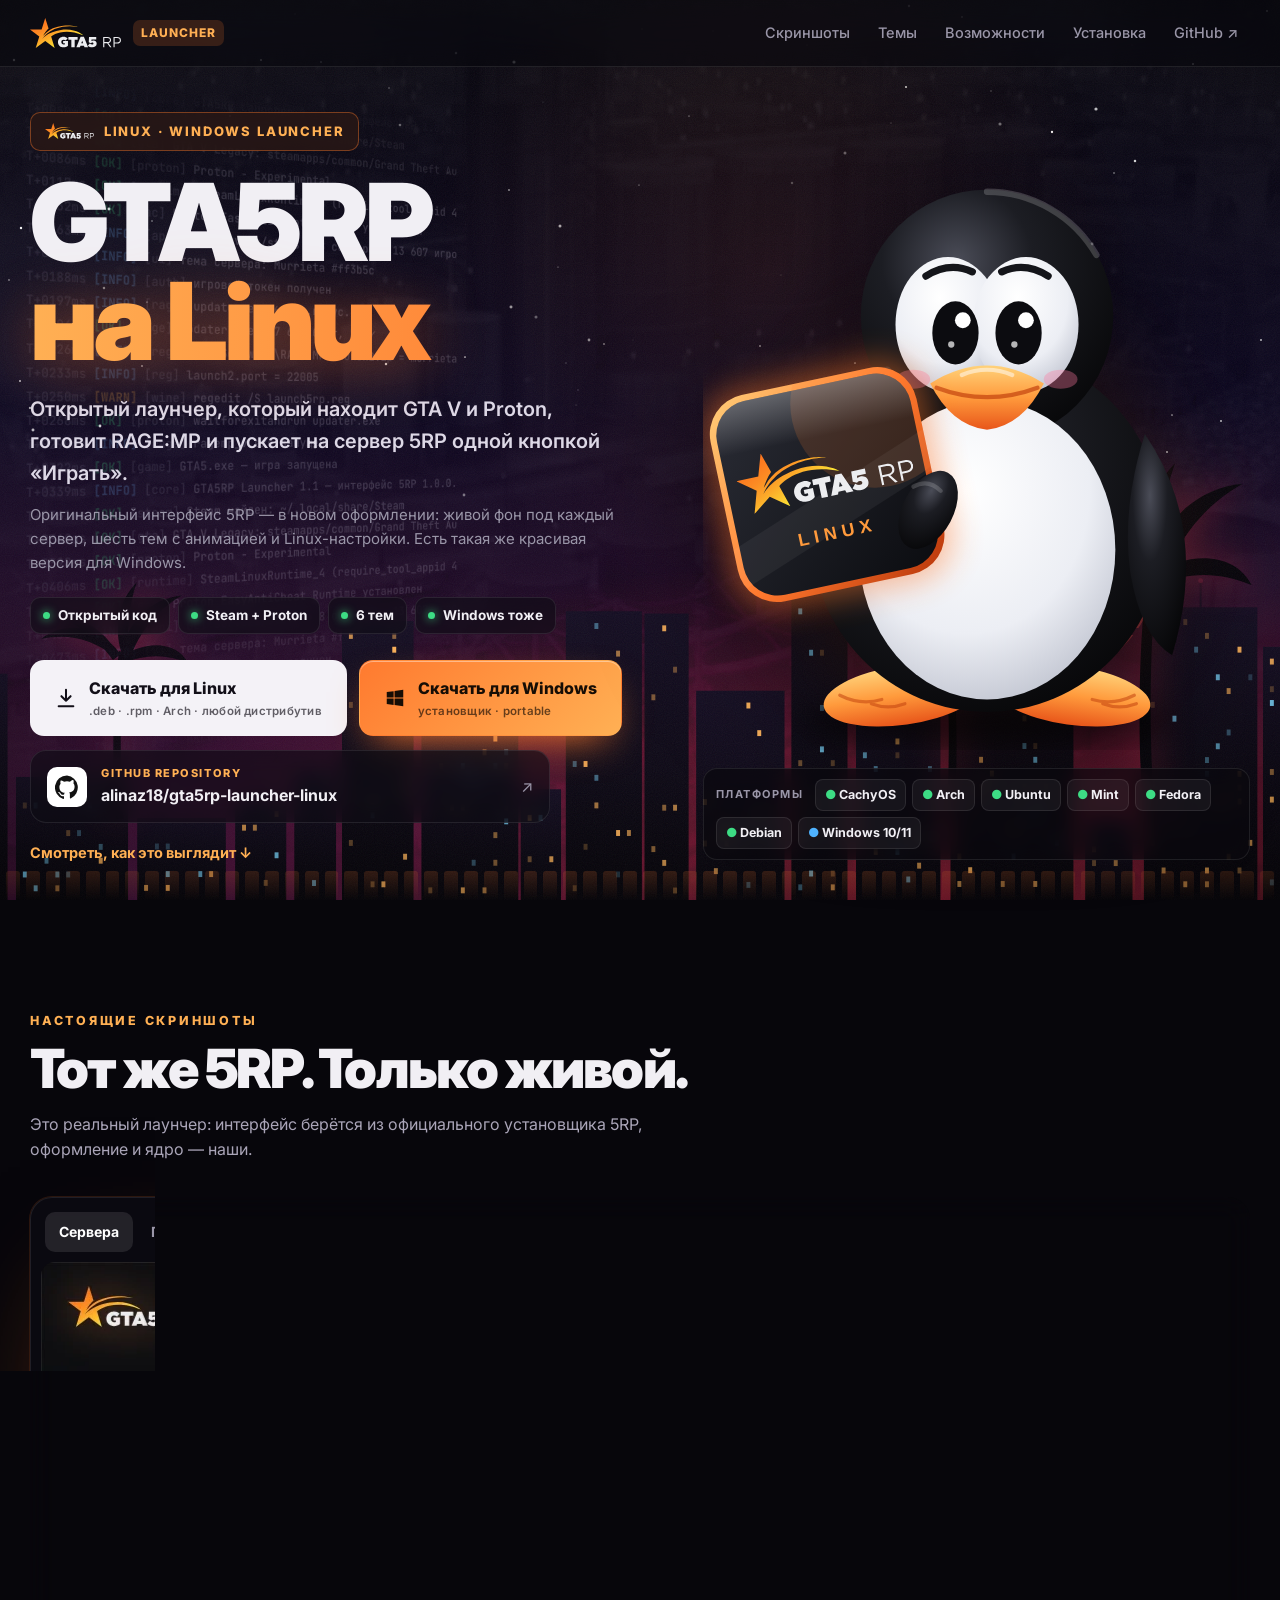
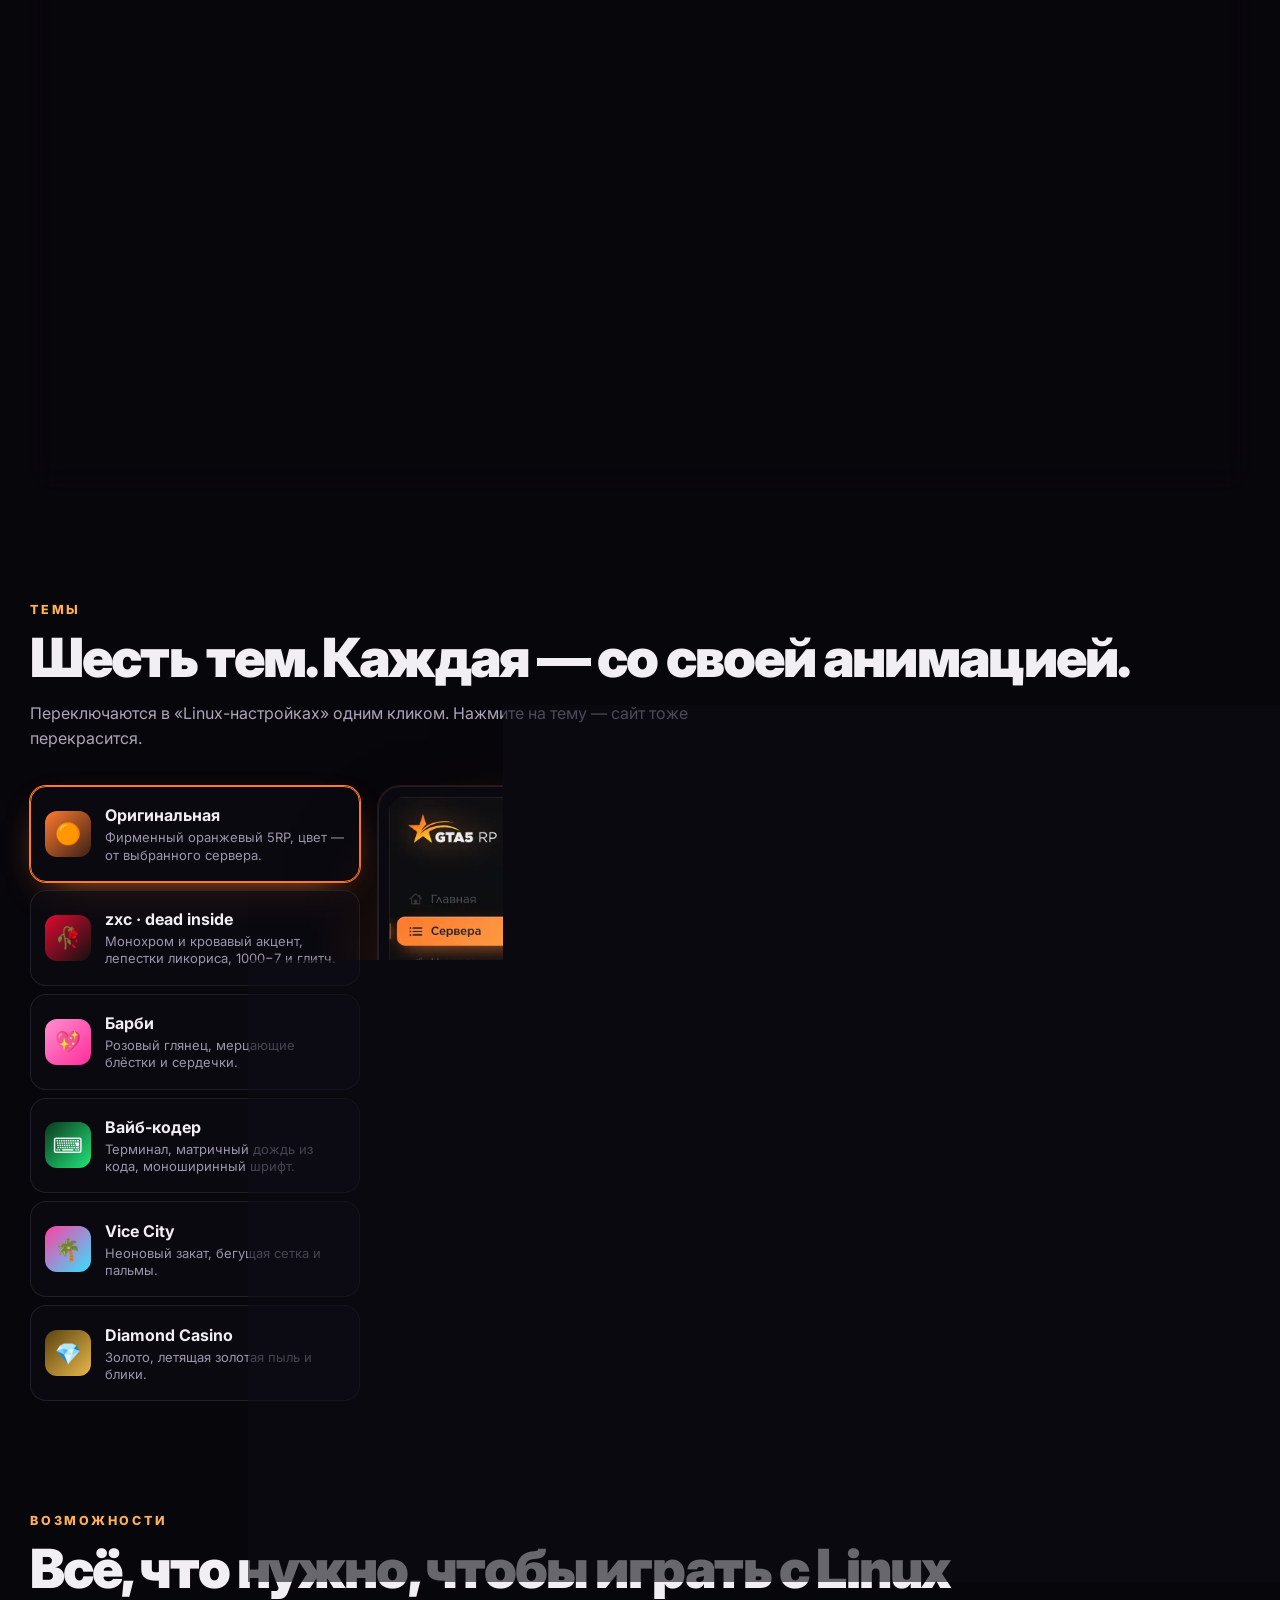
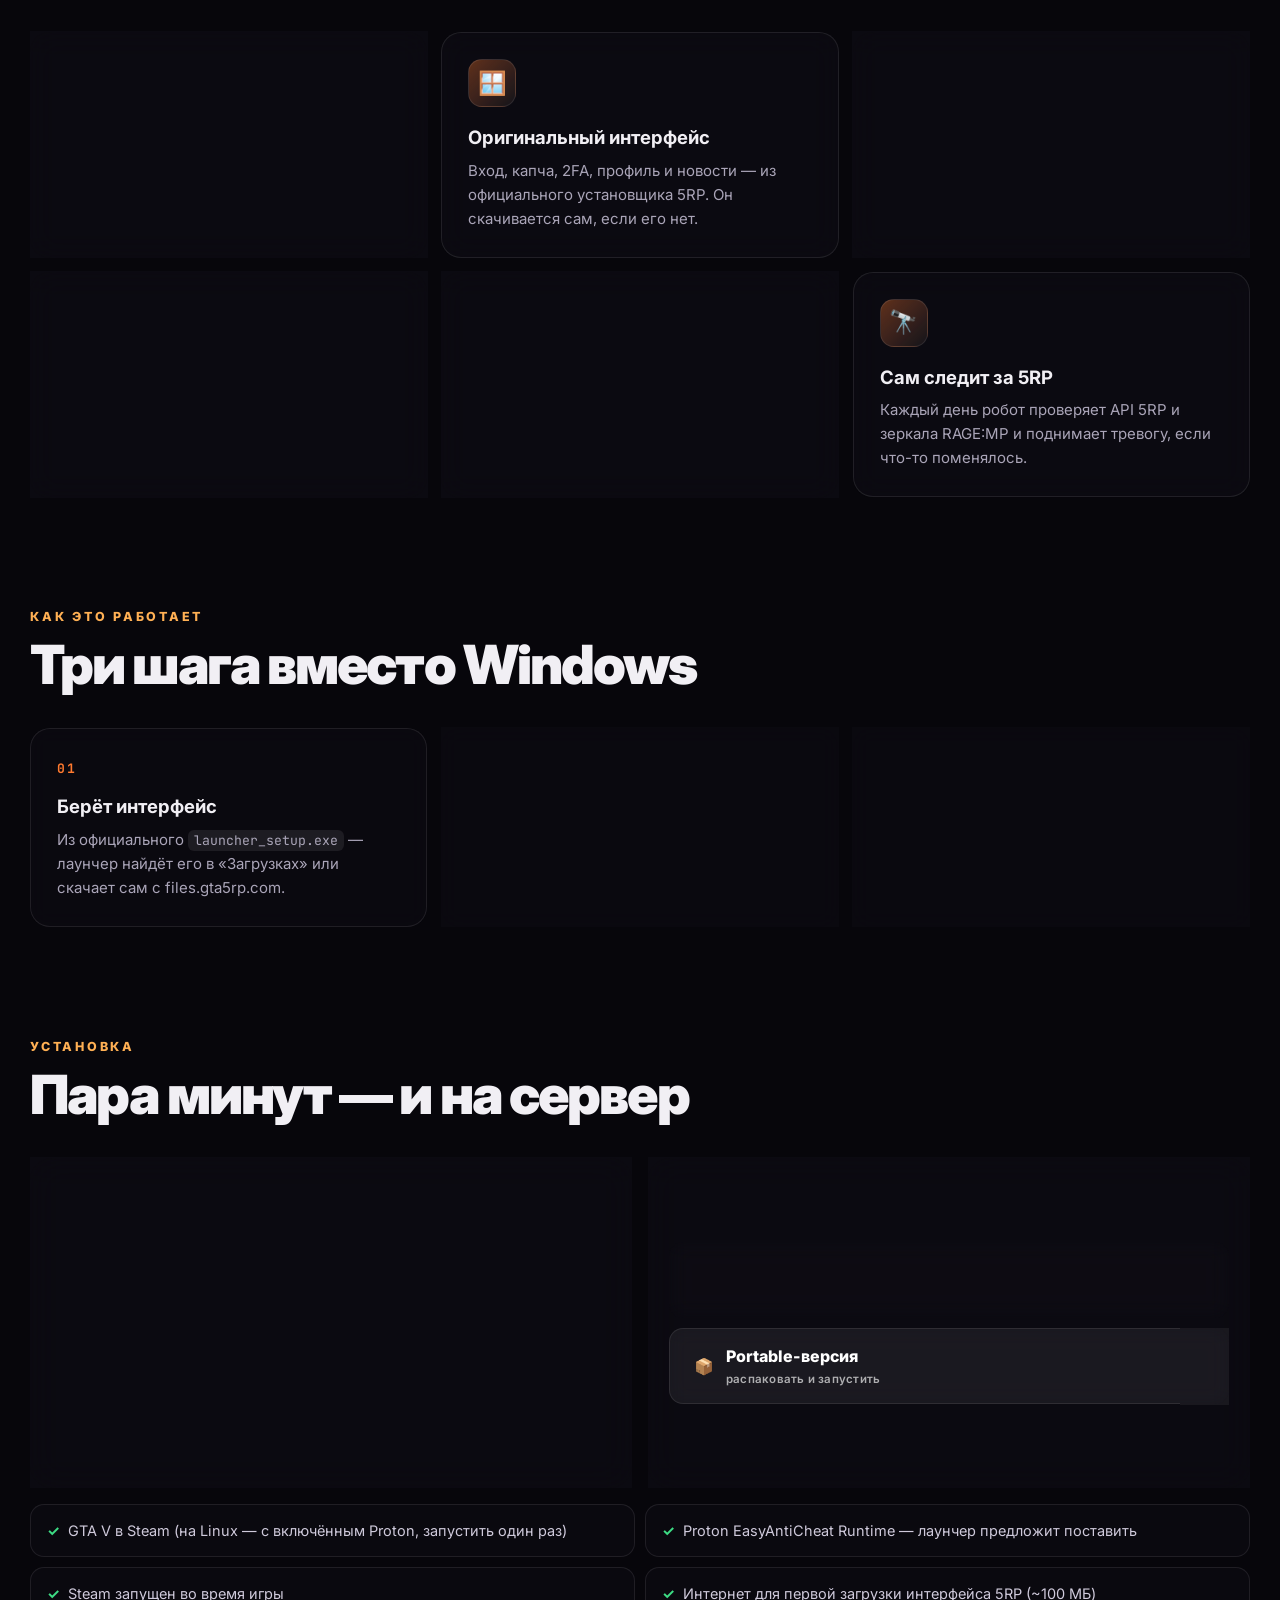
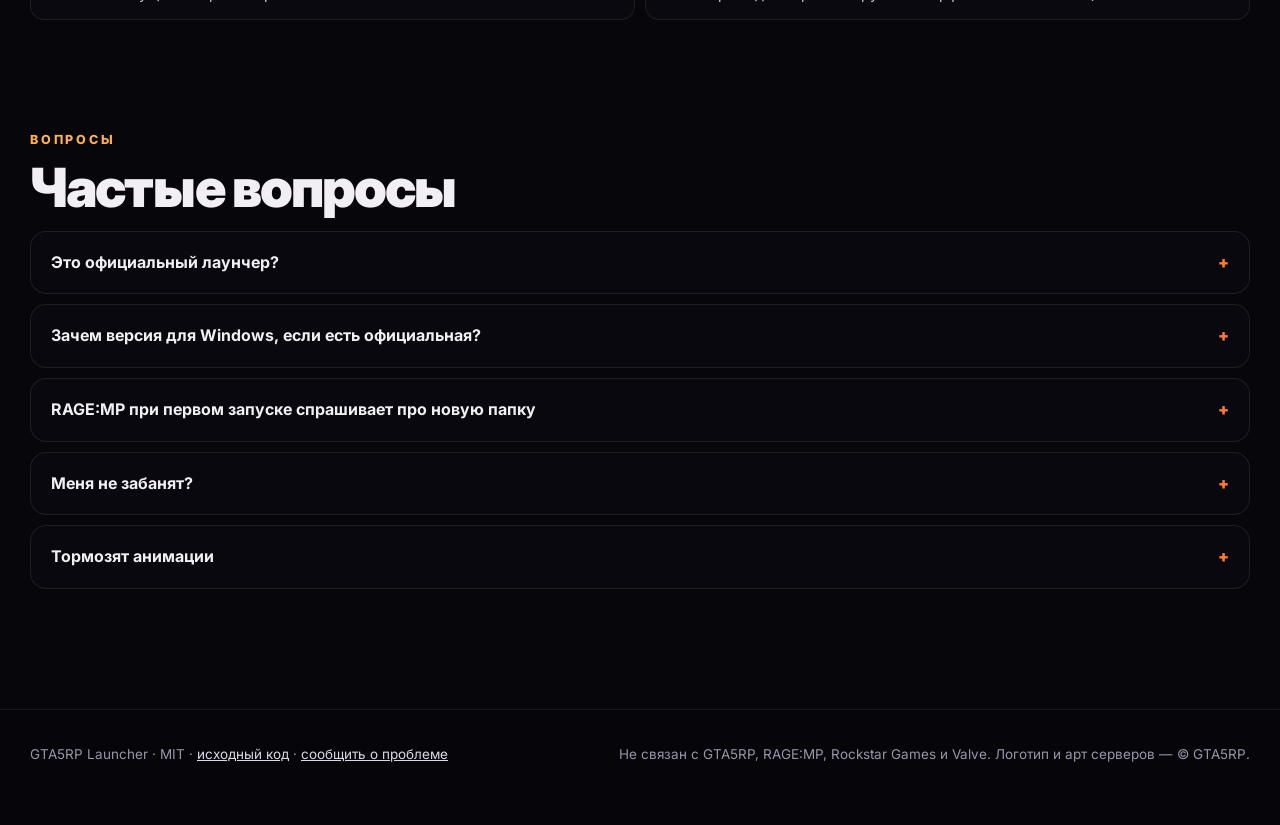
==== docs/index.html @ 6b467de2 "1.1.0: Windows version, six animated themes, new GTA5RP-styled site with penguin, real screenshots, " ====
<!doctype html>
<html lang="ru">
<head>
<meta charset="utf-8">
<meta name="viewport" content="width=device-width, initial-scale=1">
<title>GTA5RP Launcher — Linux и Windows</title>
<meta name="description" content="Неофициальный лаунчер GTA5RP для Linux и Windows: оригинальный интерфейс, живой фон под сервер, шесть тем и запуск RAGE:MP через Proton.">
<meta property="og:title" content="GTA5RP Launcher — Linux и Windows">
<meta property="og:description" content="Играй на GTA5RP с Linux: оригинальный интерфейс, живой фон под сервер, темы, запуск через Proton.">
<meta property="og:image" content="https://alinaz18.github.io/gta5rp-launcher-linux/shots/servers.webp">
<link rel="icon" href="icon.svg" type="image/svg+xml">
<link rel="preconnect" href="https://fonts.googleapis.com">
<link rel="preconnect" href="https://fonts.gstatic.com" crossorigin>
<link href="https://fonts.googleapis.com/css2?family=Inter:wght@400;500;600;700;800;900&family=JetBrains+Mono:wght@500;700&display=swap" rel="stylesheet">
<style>
@property --accent { syntax: '<color>'; inherits: true; initial-value: #ff7a2f; }
@property --tint { syntax: '<color>'; inherits: true; initial-value: #ff7a2f; }
:root {
  --accent: #ff7a2f; --accent2: #ffb054; --tint: #ff7a2f;
  --bg: #07060b; --text: #f1eff4; --muted: #9a96a8; --line: rgba(255,255,255,.09); --glass: rgba(16,14,22,.62);
  transition: --accent .9s ease, --tint 1.4s ease;
}
* { box-sizing: border-box; }
html { scroll-behavior: smooth; }
body { margin: 0; background: var(--bg); color: var(--text); font: 16px/1.6 Inter, system-ui, sans-serif; overflow-x: hidden; }
a { color: inherit; }
img { max-width: 100%; display: block; }
::selection { background: var(--accent); color: #120c06; }
.mono { font-family: "JetBrains Mono", ui-monospace, monospace; }

/* ================================================================ фон: ночной Лос-Сантос */
.scene { position: fixed; inset: 0; z-index: -1; overflow: hidden; pointer-events: none; }
.sky { position: absolute; inset: 0;
  background: radial-gradient(120% 70% at 72% 100%, color-mix(in srgb, var(--tint) 55%, transparent) 0%, transparent 55%),
              radial-gradient(80% 60% at 20% 110%, rgba(140, 40, 200, .35), transparent 60%),
              linear-gradient(180deg, #05040a 0%, #0d0820 45%, #2a0f2c 75%, #3d1424 100%); }
.art { position: absolute; inset: -4%; background: center 35% / cover no-repeat; opacity: 0; filter: saturate(1.1) brightness(.5);
  transition: opacity 2s ease; animation: kb 30s ease-in-out infinite alternate; mix-blend-mode: luminosity; }
.art.on { opacity: .33; }
@keyframes kb { to { transform: scale(1.1) translate(-2%, -1%); } }
.stars i { position: absolute; width: 2px; height: 2px; border-radius: 50%; background: #fff; animation: tw 3s ease-in-out infinite; }
@keyframes tw { 50% { opacity: .15; } }
.sun { position: absolute; right: 9%; bottom: 23%; width: 300px; height: 300px; border-radius: 50%; opacity: .5;
  background: linear-gradient(180deg, #ffe08a, var(--accent) 55%, #ff2f6e);
  -webkit-mask: repeating-linear-gradient(180deg, #000 0 16px, transparent 16px 23px) bottom / 100% 50% no-repeat, linear-gradient(#000,#000) top / 100% 50% no-repeat;
  filter: blur(.3px) drop-shadow(0 0 60px var(--accent)); }
.city { position: absolute; left: 0; right: 0; bottom: 0; height: 46vh; }
.city svg { position: absolute; bottom: 0; width: 100%; height: 100%; }
.palm { position: absolute; bottom: 9vh; fill: #07050c; filter: drop-shadow(0 0 18px color-mix(in srgb, var(--tint) 50%, transparent)); }
.palm.a { right: 2%; width: 230px; height: 360px; } .palm.b { right: 19%; width: 160px; height: 250px; transform: scaleX(-1); }
.palm.c { left: 3%; width: 150px; height: 240px; opacity: .8; }
.palm.a, .palm.b, .palm.c { animation: sway 7s ease-in-out infinite alternate; transform-origin: 50% 100%; }
.palm.b { animation-name: swayb; } @keyframes sway { to { rotate: 1.5deg; } } @keyframes swayb { from { transform: scaleX(-1); } to { transform: scaleX(-1) rotate(-1.5deg); } }
.log { position: absolute; left: 2%; top: 8vh; width: 520px; height: 78vh; overflow: hidden; opacity: .22; transition: opacity .3s;
  transform: perspective(900px) rotateY(16deg); transform-origin: 0 50%;
  -webkit-mask-image: linear-gradient(180deg, transparent, #000 15%, #000 70%, transparent);
  font: 500 13px/1.85 "JetBrains Mono", monospace; color: #c9c3d8; white-space: nowrap; }
.log b { font-weight: 700; } .log .ok { color: #3ddc84; } .log .in { color: #6fb6ff; } .log .wa { color: #ffb347; } .log .t { color: #6d6880; }
.eq { position: absolute; left: 0; right: 0; bottom: 0; height: 16vh; display: flex; align-items: flex-end; gap: 6px; padding: 0 6px; opacity: .55; }
.eq i { flex: 1; border-radius: 3px 3px 0 0; background: linear-gradient(180deg, color-mix(in srgb, var(--accent) 80%, #fff 0%), transparent);
  height: 20%; transform-origin: bottom; animation: eq 1.6s ease-in-out infinite alternate; opacity: .5; }
@keyframes eq { to { height: var(--h, 70%); } }
.grain { position: absolute; inset: -50%; opacity: .07; animation: gr 1.1s steps(6) infinite;
  background-image: url("data:image/svg+xml,%3Csvg xmlns='http://www.w3.org/2000/svg' width='160' height='160'%3E%3Cfilter id='n'%3E%3CfeTurbulence type='fractalNoise' baseFrequency='.9' numOctaves='2'/%3E%3C/filter%3E%3Crect width='100%25' height='100%25' filter='url(%23n)'/%3E%3C/svg%3E"); }
@keyframes gr { 20% { transform: translate(-4%,3%); } 40% { transform: translate(3%,-5%); } 60% { transform: translate(-2%,4%); } 80% { transform: translate(5%,2%); } }
.vignette { position: absolute; inset: 0; background: radial-gradient(120% 90% at 50% 40%, transparent 50%, rgba(0,0,0,.75)); }
.spot { position: fixed; inset: 0; z-index: -1; pointer-events: none;
  background: radial-gradient(520px circle at var(--mx, 60%) var(--my, 30%), color-mix(in srgb, var(--accent) 9%, transparent), transparent 70%); }

/* ================================================================ каркас */
.wrap { width: min(1220px, 100% - 32px); margin: 0 auto; }
nav.top { position: sticky; top: 0; z-index: 20; backdrop-filter: blur(18px) saturate(1.3); background: rgba(7,6,11,.55); border-bottom: 1px solid var(--line); }
nav.top .wrap { display: flex; align-items: center; justify-content: space-between; height: 66px; }
.brand { display: flex; align-items: center; gap: 12px; text-decoration: none; font-weight: 800; }
.brand img { height: 30px; width: auto; }
.brand span { padding: 3px 8px; border-radius: 7px; font-size: 12px; letter-spacing: .08em; background: color-mix(in srgb, var(--accent) 18%, transparent); color: var(--accent2); }
nav.top .links { display: flex; gap: 4px; align-items: center; }
nav.top .links a { text-decoration: none; color: var(--muted); padding: 8px 12px; border-radius: 10px; font-size: 14.5px; font-weight: 500; transition: color .25s, background .25s; }
nav.top .links a:hover { color: #fff; background: rgba(255,255,255,.06); }
@media (max-width: 860px) { nav.top .links a.hm { display: none; } }

.btn { display: inline-flex; align-items: center; gap: 12px; padding: 15px 24px; border-radius: 14px; font-weight: 800; font-size: 16px;
  text-decoration: none; border: 1px solid var(--line); background: rgba(255,255,255,.06); color: #fff; cursor: pointer; backdrop-filter: blur(10px);
  transition: transform .3s cubic-bezier(.2,.8,.2,1), box-shadow .3s, background .3s; }
.btn:hover { transform: translateY(-2px); background: rgba(255,255,255,.1); }
.btn svg { width: 22px; height: 22px; flex: none; }
.btn small { display: block; font-size: 11.5px; font-weight: 600; opacity: .65; letter-spacing: .02em; }
.btn.primary { background: linear-gradient(135deg, var(--accent), var(--accent2)); color: #160d05; border-color: transparent;
  box-shadow: 0 16px 40px -16px var(--accent), inset 0 1px 0 rgba(255,255,255,.4); }
.btn.primary:hover { box-shadow: 0 22px 50px -16px var(--accent); }
.btn.light { background: #f4f2f7; color: #120f18; border-color: transparent; }

/* ================================================================ hero */
.hero { display: grid; grid-template-columns: 1.08fr .92fr; align-items: center; gap: 30px; min-height: calc(100vh - 66px); padding: 40px 0 30px; }
@media (max-width: 980px) { .hero { grid-template-columns: 1fr; text-align: left; } .peng { order: -1; max-width: 360px; margin: 0 auto; } }
.badge { display: inline-flex; align-items: center; gap: 10px; padding: 8px 14px; border-radius: 10px; font-size: 13px; font-weight: 800;
  letter-spacing: .14em; text-transform: uppercase; border: 1px solid color-mix(in srgb, var(--accent) 40%, transparent);
  background: color-mix(in srgb, var(--accent) 10%, rgba(10,8,14,.6)); color: var(--accent2); backdrop-filter: blur(8px); }
.badge img { height: 16px; }
h1 { font-size: clamp(54px, 8.4vw, 118px); line-height: .92; letter-spacing: -.045em; margin: 22px 0 22px; font-weight: 900; }
h1 .l2 { display: block; background: linear-gradient(90deg, var(--accent2), var(--accent) 45%, #ff4f7b 100%); background-size: 200% 100%;
  -webkit-background-clip: text; background-clip: text; color: transparent; animation: sh 6s linear infinite; filter: drop-shadow(0 6px 30px color-mix(in srgb, var(--accent) 45%, transparent)); }
@keyframes sh { to { background-position: -200% 0; } }
.lead { font-size: clamp(17px, 1.6vw, 20px); color: #ddd8e6; max-width: 600px; margin: 0 0 14px; font-weight: 600; }
.lead2 { color: var(--muted); max-width: 590px; margin: 0 0 22px; font-size: 15px; }
.chips { display: flex; flex-wrap: wrap; gap: 8px; margin: 0 0 26px; }
.chip { display: inline-flex; align-items: center; gap: 8px; padding: 7px 12px; border-radius: 10px; font-size: 13.5px; font-weight: 700;
  border: 1px solid var(--line); background: rgba(14,12,20,.6); backdrop-filter: blur(8px); }
.chip::before { content: ""; width: 7px; height: 7px; border-radius: 50%; background: #3ddc84; box-shadow: 0 0 10px #3ddc84; }
.cta { display: flex; flex-wrap: wrap; gap: 12px; }
.repo { margin-top: 14px; display: flex; align-items: center; gap: 14px; max-width: 520px; padding: 14px 16px; border-radius: 16px; text-decoration: none;
  border: 1px solid var(--line); background: rgba(14,12,20,.62); backdrop-filter: blur(10px); transition: border-color .3s, transform .3s; }
.repo:hover { border-color: color-mix(in srgb, var(--accent) 50%, transparent); transform: translateY(-2px); }
.repo .gh { width: 40px; height: 40px; border-radius: 10px; background: #fff; display: grid; place-items: center; flex: none; }
.repo small { display: block; font-size: 11px; letter-spacing: .14em; color: var(--accent2); font-weight: 800; text-transform: uppercase; }
.repo b { font-size: 16px; } .repo .arr { margin-left: auto; color: var(--muted); }
.more { display: inline-flex; gap: 8px; margin-top: 18px; color: var(--accent2); font-weight: 700; text-decoration: none; font-size: 14.5px; }
.peng { position: relative; }
.peng img { width: 100%; filter: drop-shadow(0 30px 60px rgba(0,0,0,.6)); animation: bob 5s ease-in-out infinite; transform-origin: 50% 90%; }
@keyframes bob { 50% { transform: translateY(-14px) rotate(-1deg); } }
.peng::before { content: ""; position: absolute; left: 10%; right: 10%; top: 18%; bottom: 10%; border-radius: 50%;
  background: radial-gradient(circle, color-mix(in srgb, var(--accent) 45%, transparent), transparent 65%); filter: blur(40px); z-index: -1; }
.targets { display: flex; align-items: center; flex-wrap: wrap; gap: 6px; margin: 18px auto 0; padding: 10px 12px; border-radius: 14px; width: fit-content;
  border: 1px solid var(--line); background: rgba(10,9,15,.66); backdrop-filter: blur(10px); font-size: 12.5px; font-weight: 700; }
.targets > span:first-child { color: var(--muted); letter-spacing: .14em; text-transform: uppercase; font-size: 11px; margin-right: 6px; }
.targets .t { padding: 5px 9px; border-radius: 8px; background: rgba(255,255,255,.05); border: 1px solid var(--line); }
.targets .t::before { content: "● "; color: #3ddc84; }
.targets .t.win::before { color: #4fb3ff; }

/* ================================================================ секции */
section { padding: 110px 0 0; }
.kicker { font-size: 12.5px; letter-spacing: .22em; text-transform: uppercase; font-weight: 800; color: var(--accent2); }
h2 { font-size: clamp(32px, 4.6vw, 54px); letter-spacing: -.035em; line-height: 1.05; margin: 10px 0 14px; font-weight: 900; }
.sub { color: #aaa5b8; max-width: 660px; margin: 0; }

/* скриншоты */
.viewer { margin-top: 34px; border-radius: 22px; padding: 10px; border: 1px solid var(--line); background: rgba(14,12,20,.6); backdrop-filter: blur(14px);
  box-shadow: 0 50px 120px -50px #000, 0 0 0 1px color-mix(in srgb, var(--accent) 14%, transparent), 0 40px 120px -70px var(--accent); }
.stabs { display: flex; gap: 4px; flex-wrap: wrap; padding: 4px 4px 10px; }
.stabs button, .ttabs button { all: unset; cursor: pointer; padding: 9px 14px; border-radius: 10px; font-weight: 700; font-size: 14px; color: var(--muted); transition: background .25s, color .25s; }
.stabs button.on, .ttabs button.on { background: rgba(255,255,255,.1); color: #fff; }
.screen { position: relative; aspect-ratio: 1200 / 770; border-radius: 14px; overflow: hidden; background: #0b0a10; }
.screen img { position: absolute; inset: 0; width: 100%; height: 100%; object-fit: cover; opacity: 0; transform: scale(1.015); transition: opacity .7s ease, transform 1.2s cubic-bezier(.2,.8,.2,1); }
.screen img.on { opacity: 1; transform: none; }
.caption { padding: 12px 6px 4px; color: var(--muted); font-size: 14.5px; min-height: 48px; }

/* темы */
.themes { display: grid; grid-template-columns: 330px 1fr; gap: 18px; margin-top: 34px; }
@media (max-width: 900px) { .themes { grid-template-columns: 1fr; } }
.tlist { display: grid; gap: 8px; }
.tcard { all: unset; cursor: pointer; display: flex; align-items: center; gap: 14px; padding: 14px; border-radius: 16px; border: 1px solid var(--line);
  background: rgba(14,12,20,.6); backdrop-filter: blur(10px); transition: border-color .3s, transform .3s, box-shadow .3s; }
.tcard:hover { transform: translateX(4px); }
.tcard.on { border-color: var(--c); box-shadow: 0 0 0 1px var(--c), 0 14px 40px -20px var(--c); }
.tcard i { width: 46px; height: 46px; border-radius: 12px; flex: none; display: grid; place-items: center; font-style: normal; font-size: 21px; background: var(--g); }
.tcard b { display: block; font-size: 16px; } .tcard small { color: var(--muted); font-size: 13px; line-height: 1.35; display: block; }

/* возможности */
.feats { display: grid; grid-template-columns: repeat(3, 1fr); gap: 14px; margin-top: 34px; }
@media (max-width: 920px) { .feats { grid-template-columns: 1fr 1fr; } } @media (max-width: 600px) { .feats { grid-template-columns: 1fr; } }
.feat { position: relative; padding: 26px; border-radius: 20px; border: 1px solid var(--line); background: var(--glass); backdrop-filter: blur(14px); overflow: hidden;
  transition: transform .4s cubic-bezier(.2,.8,.2,1), border-color .4s; }
.feat::before { content: ""; position: absolute; inset: 0; opacity: 0; transition: opacity .4s;
  background: radial-gradient(320px circle at var(--px, 50%) var(--py, 0%), color-mix(in srgb, var(--accent) 18%, transparent), transparent 70%); }
.feat:hover { transform: translateY(-4px); border-color: color-mix(in srgb, var(--accent) 40%, transparent); } .feat:hover::before { opacity: 1; }
.feat .ico { width: 48px; height: 48px; border-radius: 14px; display: grid; place-items: center; font-size: 23px; margin-bottom: 16px;
  background: linear-gradient(135deg, color-mix(in srgb, var(--accent) 35%, transparent), rgba(255,255,255,.04)); border: 1px solid var(--line); position: relative; }
.feat h3 { margin: 0 0 6px; font-size: 18.5px; position: relative; } .feat p { margin: 0; color: #aaa5b8; font-size: 15px; position: relative; }

.steps { display: grid; grid-template-columns: repeat(3, 1fr); gap: 14px; margin-top: 34px; counter-reset: s; }
@media (max-width: 820px) { .steps { grid-template-columns: 1fr; } }
.step { padding: 26px; border-radius: 20px; border: 1px solid var(--line); background: rgba(14,12,20,.5); backdrop-filter: blur(10px); }
.step::before { counter-increment: s; content: "0" counter(s); font: 700 13px/1 "JetBrains Mono", monospace; color: var(--accent); letter-spacing: .12em; }
.step h3 { margin: 12px 0 6px; font-size: 18.5px; } .step p { margin: 0; color: #aaa5b8; font-size: 15px; }
code { font-family: "JetBrains Mono", monospace; font-size: .88em; background: rgba(255,255,255,.08); padding: 2px 6px; border-radius: 6px; }

/* установка */
.osgrid { display: grid; grid-template-columns: 1fr 1fr; gap: 16px; margin-top: 34px; }
@media (max-width: 900px) { .osgrid { grid-template-columns: 1fr; } }
.os { border-radius: 22px; border: 1px solid var(--line); background: var(--glass); backdrop-filter: blur(16px); overflow: hidden; }
.os header { display: flex; align-items: center; gap: 12px; padding: 18px 20px; border-bottom: 1px solid var(--line); font-weight: 800; font-size: 18px; }
.os header svg { width: 26px; height: 26px; }
.ttabs { display: flex; gap: 4px; padding: 10px 12px 0; flex-wrap: wrap; }
.pane { display: none; padding: 16px 20px 22px; } .pane.on { display: block; }
.term { position: relative; border-radius: 14px; background: #040306; border: 1px solid var(--line); padding: 16px 56px 16px 16px; overflow-x: auto; }
.term pre { margin: 0; font: 500 13.5px/1.75 "JetBrains Mono", monospace; color: #e0dce8; white-space: pre; }
.term .p { color: var(--accent); user-select: none; }
.copy { all: unset; position: absolute; top: 10px; right: 10px; cursor: pointer; padding: 5px 9px; border-radius: 8px; font-size: 12px; color: #bbb; background: rgba(255,255,255,.07); }
.copy:hover { color: #fff; background: rgba(255,255,255,.14); }
.pane p { color: #aaa5b8; font-size: 14.5px; margin: 12px 0 0; }
.dl { display: grid; gap: 10px; padding: 18px 20px 22px; }
.req { display: grid; grid-template-columns: 1fr 1fr; gap: 10px; margin-top: 16px; }
@media (max-width: 760px) { .req { grid-template-columns: 1fr; } }
.req div { padding: 14px 16px; border-radius: 14px; border: 1px solid var(--line); background: rgba(14,12,20,.5); font-size: 14.5px; color: #cfcadb; }
.req b { color: #3ddc84; margin-right: 8px; }

details { border-radius: 16px; border: 1px solid var(--line); background: rgba(14,12,20,.55); backdrop-filter: blur(10px); margin-top: 10px; padding: 0 20px; }
summary { cursor: pointer; padding: 18px 0; font-weight: 700; list-style: none; display: flex; justify-content: space-between; gap: 12px; }
summary::after { content: "+"; color: var(--accent); font-weight: 900; transition: transform .3s; } details[open] summary::after { transform: rotate(45deg); }
details p { margin: 0 0 18px; color: #aaa5b8; }

footer { margin-top: 120px; border-top: 1px solid var(--line); padding: 34px 0 60px; color: var(--muted); font-size: 13.5px; background: rgba(7,6,11,.7); backdrop-filter: blur(10px); }
footer .wrap { display: flex; justify-content: space-between; gap: 20px; flex-wrap: wrap; } footer a { color: #ddd8e6; }

.reveal { opacity: 0; transform: translateY(26px); transition: opacity .9s ease, transform .9s cubic-bezier(.2,.8,.2,1); }
.reveal.in { opacity: 1; transform: none; }
@media (prefers-reduced-motion: reduce) { *, *::before, *::after { animation: none !important; transition: none !important; } .reveal { opacity: 1; transform: none; } }
</style>
</head>
<body>

<div class="scene" aria-hidden="true">
  <div class="sky"></div>
  <div class="art"></div><div class="art"></div>
  <div class="stars" id="stars"></div>
  <div class="sun"></div>
  <div class="log" id="log"></div>
  <div class="city" id="city"></div>
  <svg class="palm a" viewBox="0 0 100 160"><path d="M52 160c-3-40-2-80 2-112l4 1c-3 31-4 70-1 111z"/><path d="M55 50C40 30 18 28 2 40c18-4 34 0 50 12zM56 49c4-22 20-36 40-38-14 8-26 20-34 40zM55 52c18-12 38-10 45 4-14-6-28-6-43 0zM54 51C46 36 30 24 10 22c16 8 30 18 40 32zM56 50c-6-18-2-36 10-48-6 16-6 32-6 48z"/></svg>
  <svg class="palm b" viewBox="0 0 100 160"><path d="M52 160c-3-40-2-80 2-112l4 1c-3 31-4 70-1 111z"/><path d="M55 50C40 30 18 28 2 40c18-4 34 0 50 12zM56 49c4-22 20-36 40-38-14 8-26 20-34 40zM55 52c18-12 38-10 45 4-14-6-28-6-43 0zM54 51C46 36 30 24 10 22c16 8 30 18 40 32zM56 50c-6-18-2-36 10-48-6 16-6 32-6 48z"/></svg>
  <svg class="palm c" viewBox="0 0 100 160"><path d="M52 160c-3-40-2-80 2-112l4 1c-3 31-4 70-1 111z"/><path d="M55 50C40 30 18 28 2 40c18-4 34 0 50 12zM56 49c4-22 20-36 40-38-14 8-26 20-34 40zM55 52c18-12 38-10 45 4-14-6-28-6-43 0zM54 51C46 36 30 24 10 22c16 8 30 18 40 32zM56 50c-6-18-2-36 10-48-6 16-6 32-6 48z"/></svg>
  <div class="eq" id="eq"></div>
  <div class="grain"></div><div class="vignette"></div>
</div>
<div class="spot"></div>

<nav class="top"><div class="wrap">
  <a class="brand" href="#"><img src="img/5rp-logo.svg" alt="GTA5RP"><span>LAUNCHER</span></a>
  <div class="links">
    <a class="hm" href="#screens">Скриншоты</a><a class="hm" href="#themes">Темы</a>
    <a class="hm" href="#features">Возможности</a><a class="hm" href="#install">Установка</a>
    <a href="https://github.com/alinaz18/gta5rp-launcher-linux">GitHub ↗</a>
  </div>
</div></nav>

<header class="wrap hero">
  <div>
    <span class="badge reveal"><img src="img/5rp-logo.svg" alt=""> Linux · Windows launcher</span>
    <h1 class="reveal">GTA5RP<span class="l2">на Linux</span></h1>
    <p class="lead reveal">Открытый лаунчер, который находит GTA V и Proton, готовит RAGE:MP и пускает на сервер 5RP одной кнопкой «Играть».</p>
    <p class="lead2 reveal">Оригинальный интерфейс 5RP — в новом оформлении: живой фон под каждый сервер, шесть тем с анимацией и Linux-настройки.
      Есть такая же красивая версия для Windows.</p>
    <div class="chips reveal"><span class="chip">Открытый код</span><span class="chip">Steam + Proton</span><span class="chip">6 тем</span><span class="chip">Windows тоже</span></div>
    <div class="cta reveal">
      <a class="btn light" id="dl-linux" href="#install">
        <svg viewBox="0 0 24 24" fill="none" stroke="currentColor" stroke-width="2.2" stroke-linecap="round" stroke-linejoin="round"><path d="M12 3v12m0 0l-5-5m5 5l5-5M4 21h16"/></svg>
        <span>Скачать для Linux<small id="ver-linux">.deb · .rpm · Arch · любой дистрибутив</small></span></a>
      <a class="btn primary" id="dl-win" href="https://github.com/alinaz18/gta5rp-launcher-linux/releases/latest">
        <svg viewBox="0 0 24 24" fill="currentColor"><path d="M3 5.5l7.5-1v7H3zM11.5 4.3L21 3v8.5h-9.5zM3 12.5h7.5v7L3 18.5zM11.5 12.5H21V21l-9.5-1.3z"/></svg>
        <span>Скачать для Windows<small id="ver-win">установщик · portable</small></span></a>
    </div>
    <a class="repo reveal" href="https://github.com/alinaz18/gta5rp-launcher-linux">
      <span class="gh"><svg viewBox="0 0 24 24" width="24" height="24"><path fill="#111" d="M12 .5a12 12 0 00-3.8 23.4c.6.1.8-.3.8-.6v-2.1c-3.3.7-4-1.6-4-1.6-.6-1.4-1.4-1.8-1.4-1.8-1.1-.8.1-.7.1-.7 1.2.1 1.9 1.3 1.9 1.3 1.1 1.8 2.8 1.3 3.5 1 .1-.8.4-1.3.8-1.6-2.7-.3-5.5-1.3-5.5-5.9 0-1.3.5-2.4 1.2-3.2-.1-.3-.5-1.5.1-3.2 0 0 1-.3 3.3 1.2a11.5 11.5 0 016 0C17.3 4.6 18.3 5 18.3 5c.7 1.7.3 2.9.1 3.2.8.8 1.2 1.9 1.2 3.2 0 4.6-2.8 5.6-5.5 5.9.4.4.8 1.1.8 2.2v3.3c0 .3.2.7.8.6A12 12 0 0012 .5z"/></svg></span>
      <span><small>GitHub repository</small><b>alinaz18/gta5rp-launcher-linux</b></span><span class="arr">↗</span>
    </a>
    <a class="more reveal" href="#screens">Смотреть, как это выглядит ↓</a>
  </div>
  <div class="peng reveal">
    <img src="img/penguin.svg" alt="Пингвин Linux держит карточку GTA5RP" id="peng">
    <div class="targets"><span>Платформы</span><span class="t">CachyOS</span><span class="t">Arch</span><span class="t">Ubuntu</span><span class="t">Mint</span><span class="t">Fedora</span><span class="t">Debian</span><span class="t win">Windows 10/11</span></div>
  </div>
</header>

<section id="screens" class="wrap">
  <div class="kicker reveal">Настоящие скриншоты</div>
  <h2 class="reveal">Тот же 5RP. Только живой.</h2>
  <p class="sub reveal">Это реальный лаунчер: интерфейс берётся из официального установщика 5RP, оформление и ядро — наши.</p>
  <div class="viewer reveal">
    <div class="stabs" id="stabs"></div>
    <div class="screen" id="screen"></div>
    <div class="caption" id="caption"></div>
  </div>
</section>

<section id="themes" class="wrap">
  <div class="kicker reveal">Темы</div>
  <h2 class="reveal">Шесть тем. Каждая — со своей анимацией.</h2>
  <p class="sub reveal">Переключаются в «Linux-настройках» одним кликом. Нажмите на тему — сайт тоже перекрасится.</p>
  <div class="themes reveal">
    <div class="tlist" id="tlist"></div>
    <div class="viewer" style="margin-top:0"><div class="screen" id="tscreen"></div><div class="caption" id="tcaption"></div></div>
  </div>
</section>

<section id="features" class="wrap">
  <div class="kicker reveal">Возможности</div>
  <h2 class="reveal">Всё, что нужно, чтобы играть с Linux</h2>
  <div class="feats">
    <div class="feat reveal"><div class="ico">🌆</div><h3>Фон под сервер</h3><p>Арт выбранного сервера во всё окно, сияния в его цветах и свет за курсором. Сменили сервер — сменилась атмосфера.</p></div>
    <div class="feat reveal"><div class="ico">🪟</div><h3>Оригинальный интерфейс</h3><p>Вход, капча, 2FA, профиль и новости — из официального установщика 5RP. Он скачивается сам, если его нет.</p></div>
    <div class="feat reveal"><div class="ico">⚡</div><h3>Играть в один клик</h3><p>Лаунчер ставит RAGE:MP, передаёт токен и запускает игру через Proton в префиксе вашей GTA V из Steam.</p></div>
    <div class="feat reveal"><div class="ico">🎨</div><h3>Шесть тем</h3><p>Оригинальная, zxc · dead inside, Барби, Вайб-кодер, Vice City и Diamond Casino — с живыми анимациями.</p></div>
    <div class="feat reveal"><div class="ico">🛡️</div><h3>Проверка системы</h3><p>Steam, Proton, Steam Linux Runtime, EasyAntiCheat и RAGE:MP — индикаторы прямо в лаунчере.</p></div>
    <div class="feat reveal"><div class="ico">🔭</div><h3>Сам следит за 5RP</h3><p>Каждый день робот проверяет API 5RP и зеркала RAGE:MP и поднимает тревогу, если что-то поменялось.</p></div>
  </div>
</section>

<section id="how" class="wrap">
  <div class="kicker reveal">Как это работает</div>
  <h2 class="reveal">Три шага вместо Windows</h2>
  <div class="steps">
    <div class="step reveal"><h3>Берёт интерфейс</h3><p>Из официального <code>launcher_setup.exe</code> — лаунчер найдёт его в «Загрузках» или скачает сам с files.gta5rp.com.</p></div>
    <div class="step reveal"><h3>Заменяет ядро</h3><p>Защищённое Windows-ядро заменено открытым Python-кодом: он отвечает интерфейсу так же, как оригинал.</p></div>
    <div class="step reveal"><h3>Запускает игру</h3><p>RAGE:MP получает адрес сервера и токен через реестр (<code>launch2.*</code>) и стартует через Proton из Steam.</p></div>
  </div>
</section>

<section id="install" class="wrap">
  <div class="kicker reveal">Установка</div>
  <h2 class="reveal">Пара минут — и на сервер</h2>
  <div class="osgrid">
    <div class="os reveal">
      <header><svg viewBox="0 0 24 24" fill="currentColor"><path d="M12 2c-2.2 0-3.6 2-3.6 4.6 0 1.5.3 2.6-.6 4C6.5 12.4 5 14.6 5 17c0 .6.1 1.1.3 1.6-.8.4-1.6 1-1.3 1.9.4 1.1 2.5.7 3.6 1.2 1.2.5 2.1.6 2.8-.1h3.2c.7.7 1.6.6 2.8.1 1.1-.5 3.2-.1 3.6-1.2.3-.9-.5-1.5-1.3-1.9.2-.5.3-1 .3-1.6 0-2.4-1.5-4.6-2.8-6.4-.9-1.4-.6-2.5-.6-4C15.6 4 14.2 2 12 2z"/></svg>Linux</header>
      <div class="ttabs" data-group="lin">
        <button class="on" data-t="src">Любой дистрибутив</button><button data-t="deb">Debian / Ubuntu</button><button data-t="rpm">Fedora</button><button data-t="arch">Arch / CachyOS</button>
      </div>
      <div class="pane on" data-g="lin" data-p="src"><div class="term"><button class="copy">Копировать</button><pre><span class="p">$ </span>git clone https://github.com/alinaz18/gta5rp-launcher-linux
<span class="p">$ </span>cd gta5rp-launcher-linux && ./install.sh</pre></div>
        <p>Скрипт поставит Python, PySide6 и Wine и добавит лаунчер в меню приложений.</p></div>
      <div class="pane" data-g="lin" data-p="deb"><div class="term"><button class="copy">Копировать</button><pre><span class="p">$ </span>sudo apt install ./gta5rp-launcher_*_all.deb</pre></div>
        <p><a href="#" class="asset" data-ext="_all.deb">Скачать .deb из последнего релиза</a></p></div>
      <div class="pane" data-g="lin" data-p="rpm"><div class="term"><button class="copy">Копировать</button><pre><span class="p">$ </span>sudo dnf install ./gta5rp-launcher-*.noarch.rpm</pre></div>
        <p><a href="#" class="asset" data-ext=".noarch.rpm">Скачать .rpm из последнего релиза</a></p></div>
      <div class="pane" data-g="lin" data-p="arch"><div class="term"><button class="copy">Копировать</button><pre><span class="p">$ </span>git clone https://github.com/alinaz18/gta5rp-launcher-linux
<span class="p">$ </span>cd gta5rp-launcher-linux/packaging/aur && makepkg -si</pre></div>
        <p>Или просто <code>./install.sh</code> из корня репозитория.</p></div>
    </div>
    <div class="os reveal">
      <header><svg viewBox="0 0 24 24" fill="currentColor"><path d="M3 5.5l7.5-1v7H3zM11.5 4.3L21 3v8.5h-9.5zM3 12.5h7.5v7L3 18.5zM11.5 12.5H21V21l-9.5-1.3z"/></svg>Windows 10 / 11</header>
      <div class="dl">
        <a class="btn primary asset" data-ext=".exe" href="https://github.com/alinaz18/gta5rp-launcher-linux/releases/latest">⬇ <span>Установщик<small>GTA5RP-Launcher-Setup.exe</small></span></a>
        <a class="btn asset" data-ext=".zip" href="https://github.com/alinaz18/gta5rp-launcher-linux/releases/latest">📦 <span>Portable-версия<small>распаковать и запустить</small></span></a>
        <p style="color:#aaa5b8;font-size:14.5px;margin:4px 0 0">Тот же интерфейс, фон и темы. Запуск RAGE:MP — напрямую, без Proton. Официальный лаунчер 5RP скачается и поставится автоматически.</p>
      </div>
    </div>
  </div>
  <div class="req reveal">
    <div><b>✓</b>GTA V в Steam (на Linux — с включённым Proton, запустить один раз)</div>
    <div><b>✓</b>Proton EasyAntiCheat Runtime — лаунчер предложит поставить</div>
    <div><b>✓</b>Steam запущен во время игры</div>
    <div><b>✓</b>Интернет для первой загрузки интерфейса 5RP (~100 МБ)</div>
  </div>
</section>

<section id="faq" class="wrap">
  <div class="kicker reveal">Вопросы</div>
  <h2 class="reveal">Частые вопросы</h2>
  <details class="reveal"><summary>Это официальный лаунчер?</summary><p>Нет. Это независимый проект с открытым кодом. Он не связан с GTA5RP, RAGE Multiplayer, Rockstar Games или Valve.</p></details>
  <details class="reveal"><summary>Зачем версия для Windows, если есть официальная?</summary><p>Ради оформления: живой фон под сервер, темы и настройки. Внутри — тот же интерфейс 5RP и тот же способ запуска RAGE:MP, что у официального лаунчера.</p></details>
  <details class="reveal"><summary>RAGE:MP при первом запуске спрашивает про новую папку</summary><p>Это обычная проверка RAGE:MP — нажмите «OK». Если он спросит папку GTA V на Linux — выберите диск G:, это ваша GTA V из Steam.</p></details>
  <details class="reveal"><summary>Меня не забанят?</summary><p>Лаунчер делает то же, что официальный: передаёт адрес сервера и токен в RAGE:MP, античит работает как обычно. Но гарантий нет — решения о блокировках принимает администрация 5RP.</p></details>
  <details class="reveal"><summary>Тормозят анимации</summary><p>В настройках лаунчера → «Оформление» выберите анимации «Лёгкие» или «Выкл», уменьшите яркость фона или отключите свет за курсором.</p></details>
</section>

<footer><div class="wrap">
  <div>GTA5RP Launcher · MIT · <a href="https://github.com/alinaz18/gta5rp-launcher-linux">исходный код</a> · <a href="https://github.com/alinaz18/gta5rp-launcher-linux/issues">сообщить о проблеме</a></div>
  <div>Не связан с GTA5RP, RAGE:MP, Rockstar Games и Valve. Логотип и арт серверов — © GTA5RP.</div>
</div></footer>

<script>
(() => {
  const root = document.documentElement;
  const REPO = 'alinaz18/gta5rp-launcher-linux';

  // ---------- фон: арты серверов сменяют друг друга, оттенок неба — под сервер
  const ART = [['20', '#ff3b5c'], ['09', '#6c5cff'], ['17', '#3ddc84'], ['26', '#7ad7ff'], ['01', '#b05cff'], ['27', '#f2c14b'], ['12', '#33c6ff'], ['25', '#ff9a3c']];
  const arts = document.querySelectorAll('.art'); let ai = 0, front = 0;
  function nextArt() {
    const [n, c] = ART[ai++ % ART.length];
    const img = new Image();
    img.onload = () => { const back = arts[1 - front]; back.style.backgroundImage = `url(img/server-${n}.webp)`; back.classList.add('on'); arts[front].classList.remove('on'); front = 1 - front; };
    img.src = `img/server-${n}.webp`;
    root.style.setProperty('--tint', c);
  }
  nextArt(); setInterval(nextArt, 7000);

  // звёзды
  const stars = document.getElementById('stars');
  for (let i = 0; i < 90; i++) { const s = document.createElement('i'); s.style.left = Math.random() * 100 + '%'; s.style.top = Math.random() * 55 + '%';
    s.style.opacity = Math.random() * .8 + .2; s.style.animationDelay = -Math.random() * 3 + 's'; s.style.transform = `scale(${Math.random() * 1.2 + .4})`; stars.appendChild(s); }

  // город: силуэты домов с горящими окнами
  (() => {
    const W = 1600, H = 420; let x = 0, svg = `<svg viewBox="0 0 ${W} ${H}" preserveAspectRatio="xMidYMax slice"><defs><linearGradient id="bd" x1="0" y1="0" x2="0" y2="1"><stop offset="0" stop-color="#140d22"/><stop offset="1" stop-color="#06040a"/></linearGradient></defs>`;
    while (x < W) {
      const w = 40 + Math.random() * 90, h = 80 + Math.random() * (x > 900 && x < 1250 ? 330 : 230);
      svg += `<rect x="${x}" y="${H - h}" width="${w}" height="${h}" fill="url(#bd)"/>`;
      for (let wy = H - h + 12; wy < H - 10; wy += 14) for (let wx = x + 7; wx < x + w - 8; wx += 11)
        if (Math.random() < .16) svg += `<rect x="${wx}" y="${wy}" width="4" height="6" fill="${Math.random() < .7 ? '#ffb45a' : '#7ad7ff'}" opacity="${(.35 + Math.random() * .6).toFixed(2)}"><animate attributeName="opacity" values="1;.2;1" dur="${(4 + Math.random() * 8).toFixed(1)}s" begin="${(-Math.random() * 8).toFixed(1)}s" repeatCount="indefinite"/></rect>`;
      if (Math.random() < .2) svg += `<rect x="${x + w / 2 - 1}" y="${H - h - 26}" width="2" height="26" fill="#140d22"/><circle cx="${x + w / 2}" cy="${H - h - 27}" r="2.5" fill="#ff3b5c"><animate attributeName="opacity" values="1;.1;1" dur="1.6s" repeatCount="indefinite"/></circle>`;
      x += w + 2 + Math.random() * 10;
    }
    document.getElementById('city').innerHTML = svg + '</svg>';
  })();

  // лог запуска (как в журнале лаунчера)
  const LOG = [
    ['in', 'core', 'GTA5RP Launcher 1.1 — интерфейс 5RP 1.0.0.11'], ['ok', 'steam', 'Steam найден: ~/.local/share/Steam'],
    ['ok', 'gta', 'GTA V Legacy: steamapps/common/Grand Theft Auto V'], ['ok', 'proton', 'Proton - Experimental'],
    ['ok', 'runtime', 'SteamLinuxRuntime_4 (require_tool_appid 4183110)'], ['ok', 'eac', 'Proton EasyAntiCheat Runtime установлен'],
    ['in', 'api', 'GET servers/stats → 8 серверов, 13 607 игроков'], ['in', 'ui', 'тема сервера: Murrieta #ff3b5c'],
    ['in', 'auth', 'игровой токен получен'], ['in', 'rage', 'updater.exe ← cdn.rgsvc.io'], ['ok', 'rage', 'updater.exe 967 680 байт, MZ ✓'],
    ['in', 'reg', 'HKCU\\Software\\RAGE-MP launch2.ip = murrieta.gta5rp.com'], ['in', 'reg', 'launch2.port = 22005'],
    ['wa', 'wine', 'regedit /S launch5rp.reg'], ['ok', 'proton', 'waitforexitandrun updater.exe'], ['in', 'rage', 'ragemp_v.exe запущен'],
    ['ok', 'game', 'GTA5.exe — игра запущена'],
  ];
  const logEl = document.getElementById('log'); let li = 0, tms = 0;
  function addLog() {
    const [k, tag, msg] = LOG[li++ % LOG.length]; tms += 7 + Math.floor(Math.random() * 30);
    const d = document.createElement('div');
    d.innerHTML = `<span class="t">T+${String(tms).padStart(4, '0')}ms</span>  <b class="${k}">[${k === 'ok' ? 'OK' : k === 'wa' ? 'WARN' : 'INFO'}]</b>  <span class="t">[${tag}]</span> ${msg}`;
    logEl.appendChild(d); if (logEl.children.length > 46) logEl.firstChild.remove();
  }
  for (let i = 0; i < 40; i++) addLog(); setInterval(addLog, 900);
  addEventListener('scroll', () => { logEl.style.opacity = Math.max(0, .22 - scrollY / 2200); }, { passive: true });

  // эквалайзер
  const eq = document.getElementById('eq');
  for (let i = 0; i < 64; i++) { const b = document.createElement('i'); b.style.setProperty('--h', 25 + Math.random() * 70 + '%');
    b.style.animationDuration = (.9 + Math.random() * 1.6) + 's'; b.style.animationDelay = -Math.random() * 2 + 's'; eq.appendChild(b); }

  // ---------- скриншоты
  const SHOTS = [
    ['servers', 'Сервера', 'Наведите на сервер — фон окна перетекает в его арт и цвета. Карточки наклоняются за курсором.'],
    ['home', 'Главная', 'Оригинальная главная 5RP: новости и видео, «Ваш сервер» с живым онлайном и индикаторы системы слева.'],
    ['news', 'Новости', 'Новости 5RP в стеклянном оформлении.'],
    ['settings', 'Настройки', 'Linux-настройки: Proton, папка GTA V, проверка системы, темы и оформление.'],
    ['windows', 'Windows', 'Windows-версия — снято автотестом на настоящей Windows в GitHub Actions.'],
  ];
  function gallery(tabsEl, screenEl, capEl, items, prefix) {
    screenEl.innerHTML = items.map(([k, t]) => `<img src="shots/${prefix}${k}.webp" alt="${t}" loading="lazy">`).join('');
    if (tabsEl) tabsEl.innerHTML = items.map(([k, t], i) => `<button data-i="${i}">${t}</button>`).join('');
    const show = (i) => {
      screenEl.querySelectorAll('img').forEach((im, j) => im.classList.toggle('on', i === j));
      tabsEl && tabsEl.querySelectorAll('button').forEach((b, j) => b.classList.toggle('on', i === j));
      capEl.textContent = items[i][2];
    };
    tabsEl && tabsEl.addEventListener('click', (e) => { const b = e.target.closest('button'); if (b) { show(+b.dataset.i); clearInterval(auto); } });
    let cur = 0; const auto = tabsEl ? setInterval(() => show(cur = (cur + 1) % items.length), 6000) : 0;
    show(0); return show;
  }
  gallery(document.getElementById('stabs'), document.getElementById('screen'), document.getElementById('caption'), SHOTS, '');

  // ---------- темы
  const THEMES = [
    ['original', 'Оригинальная', 'Фирменный оранжевый 5RP, цвет — от выбранного сервера.', '🟠', '#ff7a2f', '#ffb054', 'linear-gradient(135deg,#ff7a2f,#3a2014)'],
    ['zxc', 'zxc · dead inside', 'Монохром и кровавый акцент, лепестки ликориса, 1000−7 и глитч.', '🥀', '#e10a32', '#ff4d6a', 'linear-gradient(135deg,#e10a32,#111)'],
    ['barbie', 'Барби', 'Розовый глянец, мерцающие блёстки и сердечки.', '💖', '#ff2d9b', '#ff8fd0', 'linear-gradient(135deg,#ff8fd0,#ff2d9b)'],
    ['vibe', 'Вайб-кодер', 'Терминал, матричный дождь из кода, моноширинный шрифт.', '⌨️', '#22e57a', '#7dffb3', 'linear-gradient(135deg,#0b3a1d,#22e57a)'],
    ['vice', 'Vice City', 'Неоновый закат, бегущая сетка и пальмы.', '🌴', '#ff3fa4', '#36e2ff', 'linear-gradient(135deg,#ff3fa4,#36e2ff)'],
    ['casino', 'Diamond Casino', 'Золото, летящая золотая пыль и блики.', '💎', '#e8b84a', '#ffe7a1', 'linear-gradient(135deg,#5b4310,#e8b84a)'],
  ];
  const tlist = document.getElementById('tlist');
  tlist.innerHTML = THEMES.map(([k, n, d, ic, c, , g], i) => `<button class="tcard" data-i="${i}" style="--c:${c};--g:${g}"><i>${ic}</i><span><b>${n}</b><small>${d}</small></span></button>`).join('');
  const tshow = gallery(null, document.getElementById('tscreen'), document.getElementById('tcaption'), THEMES.map(([k, n, d]) => [k, n, d]), 'themes-');
  function pickTheme(i) {
    tshow(i); tlist.querySelectorAll('.tcard').forEach((b, j) => b.classList.toggle('on', i === j));
    root.style.setProperty('--accent', THEMES[i][4]); root.style.setProperty('--accent2', THEMES[i][5]);
  }
  tlist.addEventListener('click', (e) => { const b = e.target.closest('.tcard'); if (b) pickTheme(+b.dataset.i); });
  pickTheme(0);

  // ---------- эффекты
  addEventListener('mousemove', (e) => {
    root.style.setProperty('--mx', e.clientX + 'px'); root.style.setProperty('--my', e.clientY + 'px');
    const p = document.getElementById('peng'); const dx = e.clientX / innerWidth - .5, dy = e.clientY / innerHeight - .5;
    p.style.translate = `${dx * -16}px ${dy * -10}px`;
  }, { passive: true });
  document.querySelectorAll('.feat').forEach((f) => f.addEventListener('mousemove', (e) => {
    const r = f.getBoundingClientRect(); f.style.setProperty('--px', (e.clientX - r.left) + 'px'); f.style.setProperty('--py', (e.clientY - r.top) + 'px');
  }));
  const io = new IntersectionObserver((es) => es.forEach((e) => { if (e.isIntersecting) { e.target.classList.add('in'); io.unobserve(e.target); } }), { threshold: .1 });
  document.querySelectorAll('.reveal').forEach((el, i) => { el.style.transitionDelay = (i % 5) * 70 + 'ms'; io.observe(el); });

  // вкладки и копирование
  document.querySelectorAll('.ttabs').forEach((tabs) => tabs.addEventListener('click', (e) => {
    const b = e.target.closest('button'); if (!b) return; const g = tabs.dataset.group;
    tabs.querySelectorAll('button').forEach((x) => x.classList.toggle('on', x === b));
    document.querySelectorAll(`.pane[data-g="${g}"]`).forEach((p) => p.classList.toggle('on', p.dataset.p === b.dataset.t));
  }));
  document.querySelectorAll('.copy').forEach((b) => b.addEventListener('click', async () => {
    const t = b.parentElement.querySelector('pre').innerText.replace(/^\$ /gm, '');
    try { await navigator.clipboard.writeText(t); b.textContent = 'Скопировано ✓'; } catch { b.textContent = 'Выделите вручную'; }
    setTimeout(() => { b.textContent = 'Копировать'; }, 1800);
  }));

  // прямые ссылки на файлы последнего релиза
  fetch(`https://api.github.com/repos/${REPO}/releases/latest`).then((r) => r.ok ? r.json() : null).then((j) => {
    if (!j) return;
    const find = (ext) => (j.assets || []).find((a) => a.name.endsWith(ext));
    document.querySelectorAll('.asset').forEach((a) => { const f = find(a.dataset.ext); if (f) a.href = f.browser_download_url; });
    const exe = find('.exe');
    if (exe) document.getElementById('dl-win').href = exe.browser_download_url;
    document.getElementById('ver-win').textContent = `${j.tag_name} · установщик · portable`;
    document.getElementById('ver-linux').textContent = `${j.tag_name} · .deb · .rpm · Arch · любой дистрибутив`;
  }).catch(() => {});
})();
</script>
</body>
</html>
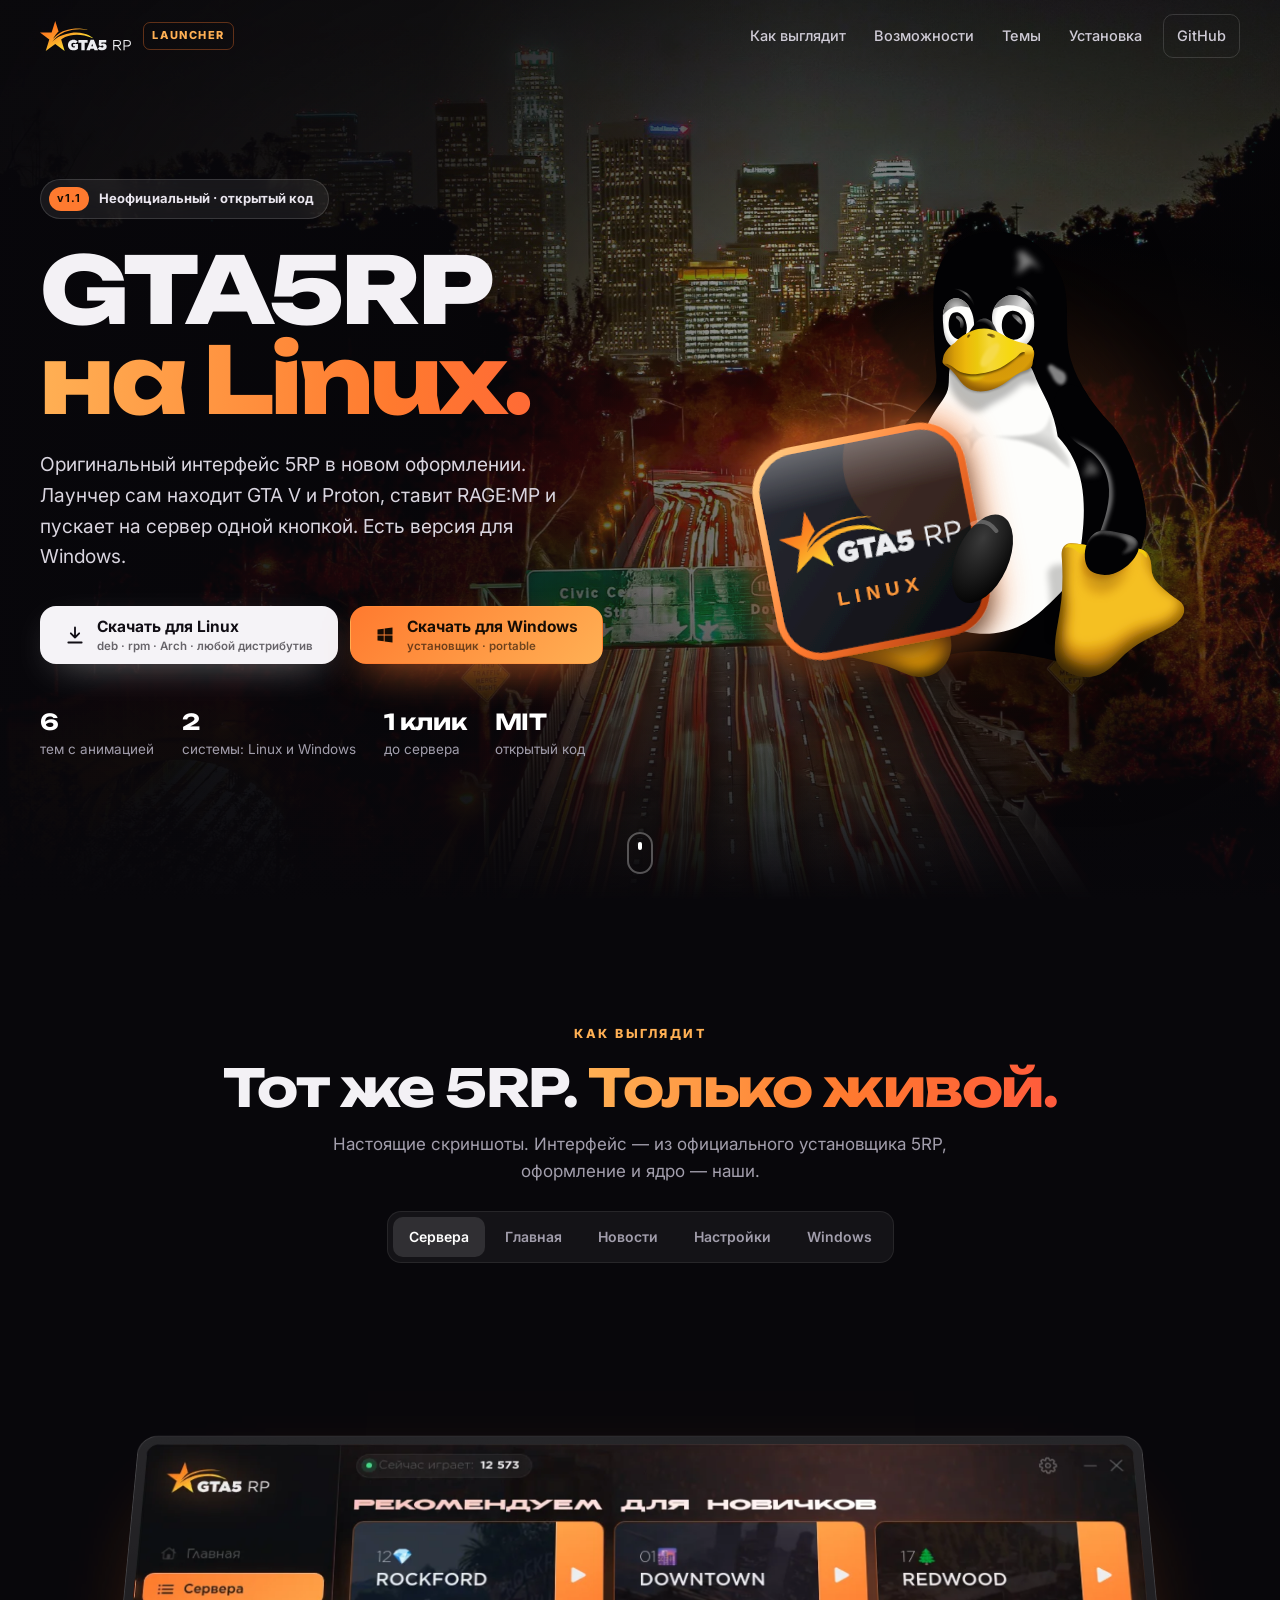
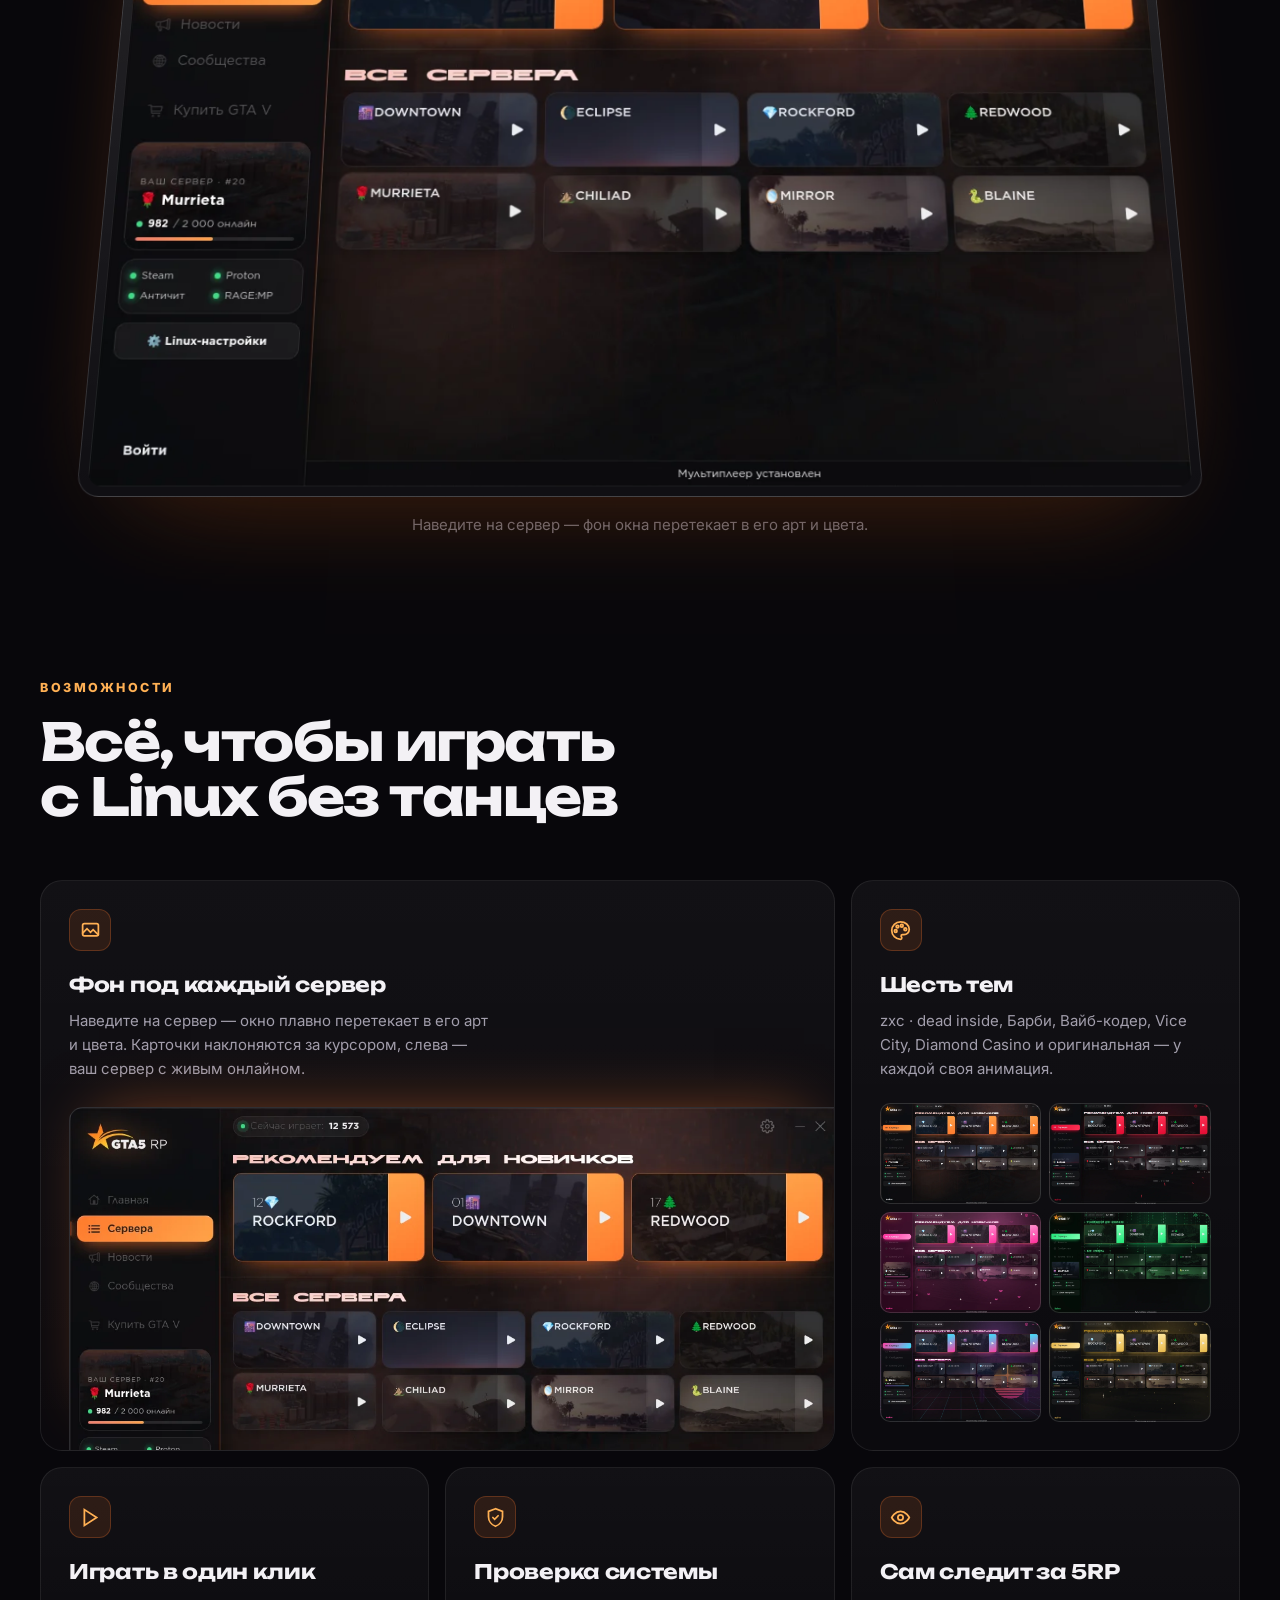
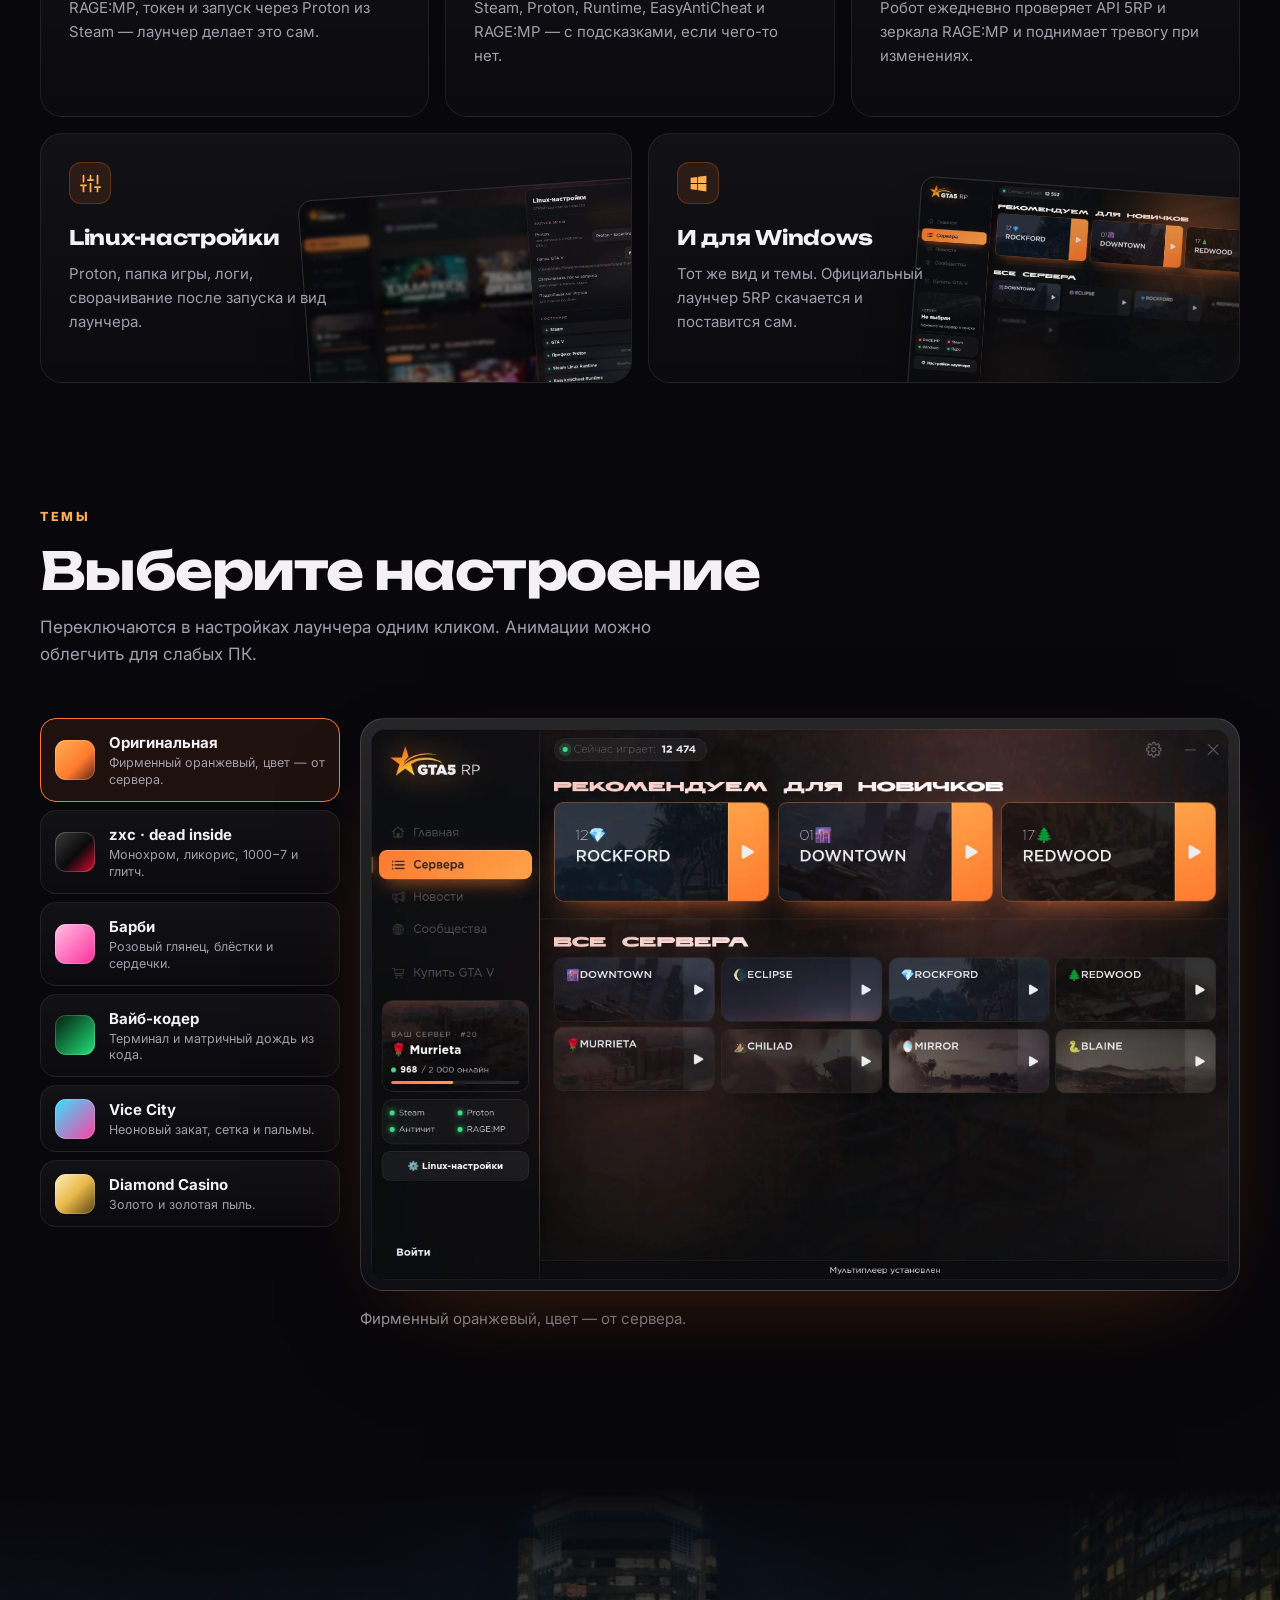
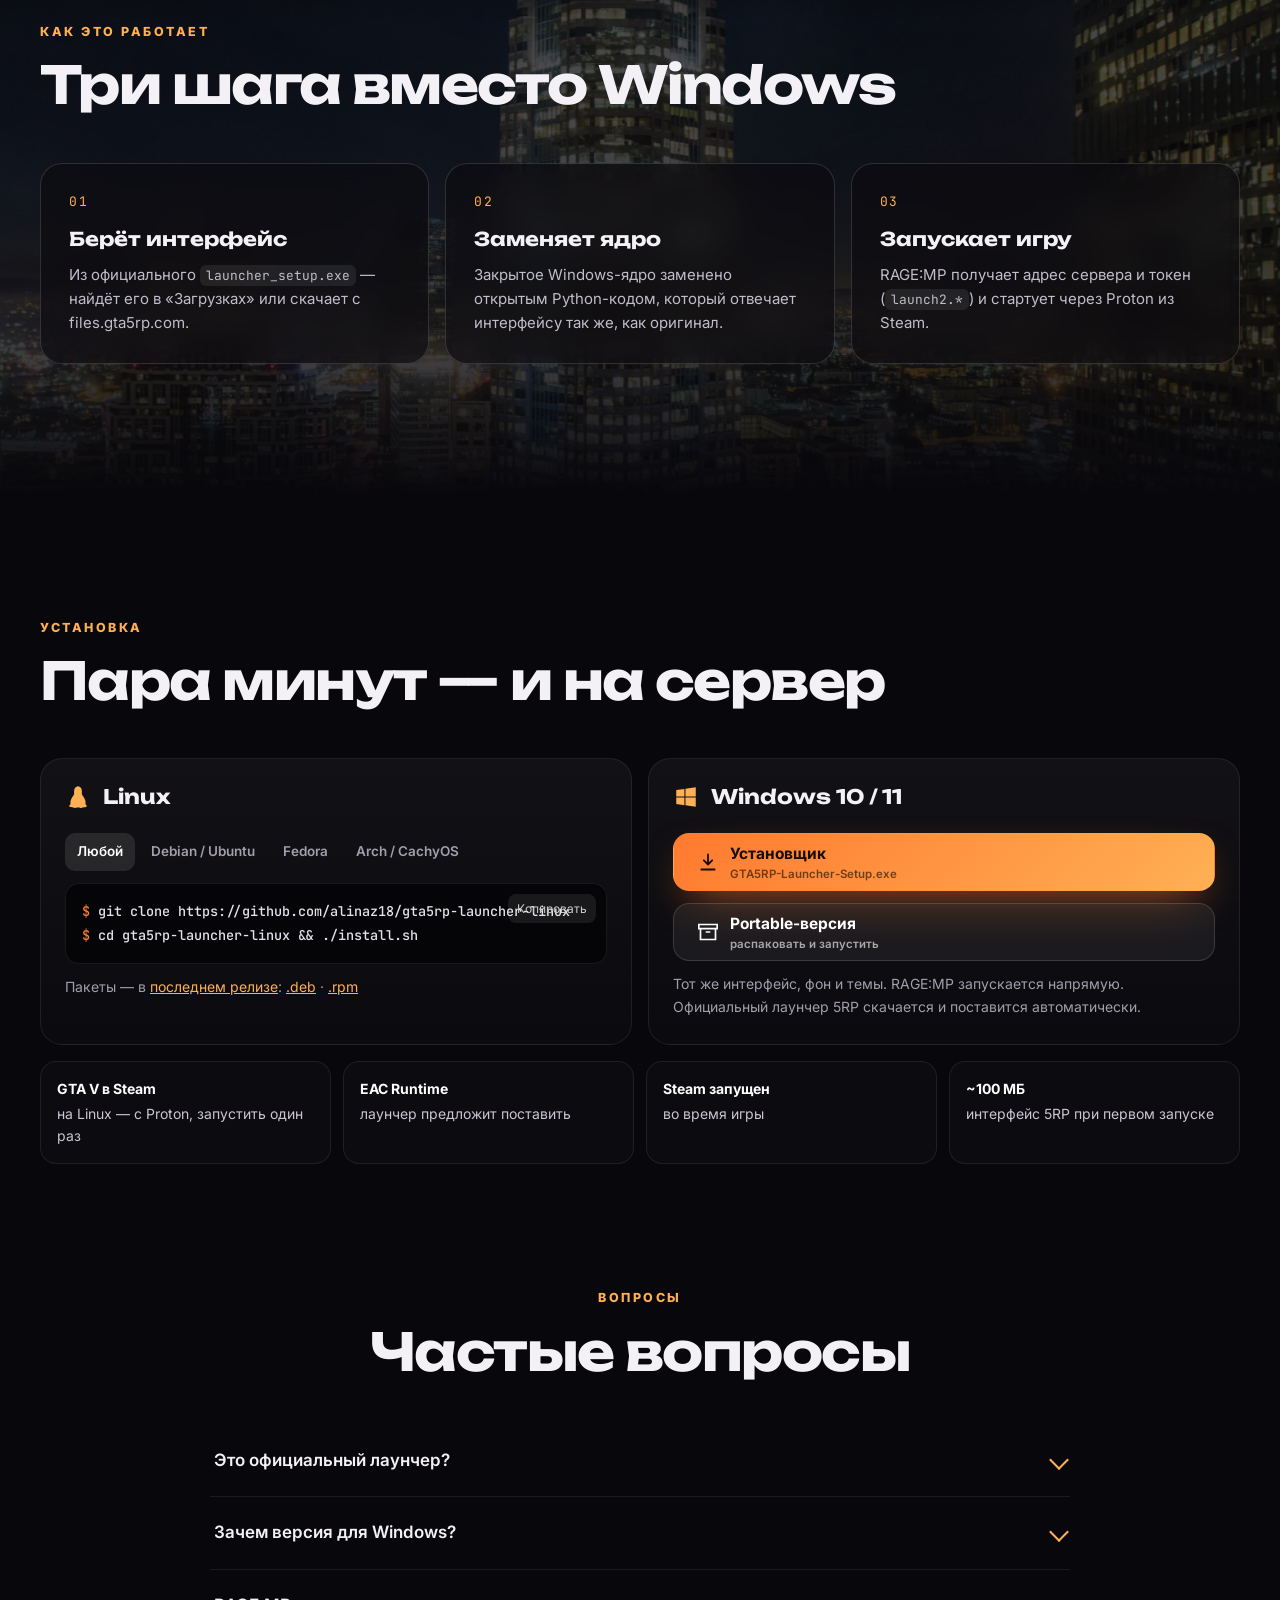
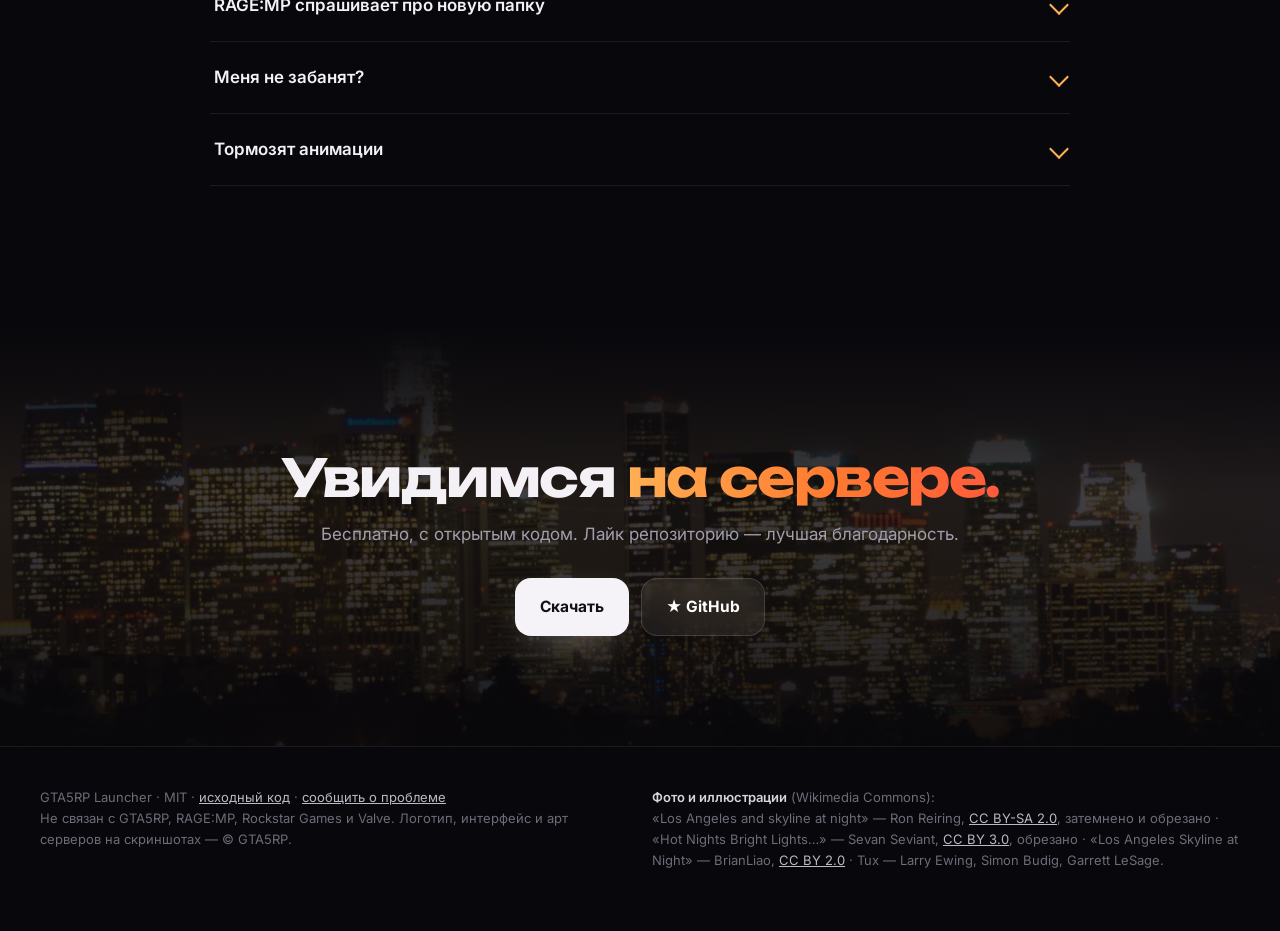
==== commit b4f6a817: "Site redesign: free-licensed LA photos (Wikimedia Commons), Tux holding a 5RP card, bento layout, no" ====
--- a/docs/index.html
+++ b/docs/index.html
@@ -4,495 +4,503 @@
 <meta charset="utf-8">
 <meta name="viewport" content="width=device-width, initial-scale=1">
 <title>GTA5RP Launcher — Linux и Windows</title>
-<meta name="description" content="Неофициальный лаунчер GTA5RP для Linux и Windows: оригинальный интерфейс, живой фон под сервер, шесть тем и запуск RAGE:MP через Proton.">
+<meta name="description" content="Неофициальный лаунчер GTA5RP для Linux и Windows: оригинальный интерфейс 5RP, живой фон под сервер, шесть тем и запуск через Proton.">
 <meta property="og:title" content="GTA5RP Launcher — Linux и Windows">
-<meta property="og:description" content="Играй на GTA5RP с Linux: оригинальный интерфейс, живой фон под сервер, темы, запуск через Proton.">
+<meta property="og:description" content="Играй на GTA5RP с Linux: оригинальный интерфейс, живой фон под сервер, шесть тем, запуск через Proton.">
 <meta property="og:image" content="https://alinaz18.github.io/gta5rp-launcher-linux/shots/servers.webp">
+<meta name="theme-color" content="#08070b">
 <link rel="icon" href="icon.svg" type="image/svg+xml">
+<link rel="preload" as="image" href="img/la-highway.webp">
 <link rel="preconnect" href="https://fonts.googleapis.com">
 <link rel="preconnect" href="https://fonts.gstatic.com" crossorigin>
-<link href="https://fonts.googleapis.com/css2?family=Inter:wght@400;500;600;700;800;900&family=JetBrains+Mono:wght@500;700&display=swap" rel="stylesheet">
+<link href="https://fonts.googleapis.com/css2?family=Inter:wght@400;500;600;700;800&family=Unbounded:wght@600;700;800&family=JetBrains+Mono:wght@500&display=swap" rel="stylesheet">
 <style>
-@property --accent { syntax: '<color>'; inherits: true; initial-value: #ff7a2f; }
-@property --tint { syntax: '<color>'; inherits: true; initial-value: #ff7a2f; }
 :root {
-  --accent: #ff7a2f; --accent2: #ffb054; --tint: #ff7a2f;
-  --bg: #07060b; --text: #f1eff4; --muted: #9a96a8; --line: rgba(255,255,255,.09); --glass: rgba(16,14,22,.62);
-  transition: --accent .9s ease, --tint 1.4s ease;
+  --bg: #08070b; --bg2: #0e0c12; --text: #f3f1f5; --muted: #a29eac; --dim: #6f6b78;
+  --line: rgba(255,255,255,.08); --line2: rgba(255,255,255,.14);
+  --or: #ff7a2f; --or2: #ffb054; --accent: #ff7a2f;
+  --card: linear-gradient(180deg, rgba(255,255,255,.045), rgba(255,255,255,.015));
+  --r: 22px;
 }
 * { box-sizing: border-box; }
 html { scroll-behavior: smooth; }
-body { margin: 0; background: var(--bg); color: var(--text); font: 16px/1.6 Inter, system-ui, sans-serif; overflow-x: hidden; }
-a { color: inherit; }
-img { max-width: 100%; display: block; }
-::selection { background: var(--accent); color: #120c06; }
-.mono { font-family: "JetBrains Mono", ui-monospace, monospace; }
-
-/* ================================================================ фон: ночной Лос-Сантос */
-.scene { position: fixed; inset: 0; z-index: -1; overflow: hidden; pointer-events: none; }
-.sky { position: absolute; inset: 0;
-  background: radial-gradient(120% 70% at 72% 100%, color-mix(in srgb, var(--tint) 55%, transparent) 0%, transparent 55%),
-              radial-gradient(80% 60% at 20% 110%, rgba(140, 40, 200, .35), transparent 60%),
-              linear-gradient(180deg, #05040a 0%, #0d0820 45%, #2a0f2c 75%, #3d1424 100%); }
-.art { position: absolute; inset: -4%; background: center 35% / cover no-repeat; opacity: 0; filter: saturate(1.1) brightness(.5);
-  transition: opacity 2s ease; animation: kb 30s ease-in-out infinite alternate; mix-blend-mode: luminosity; }
-.art.on { opacity: .33; }
-@keyframes kb { to { transform: scale(1.1) translate(-2%, -1%); } }
-.stars i { position: absolute; width: 2px; height: 2px; border-radius: 50%; background: #fff; animation: tw 3s ease-in-out infinite; }
-@keyframes tw { 50% { opacity: .15; } }
-.sun { position: absolute; right: 9%; bottom: 23%; width: 300px; height: 300px; border-radius: 50%; opacity: .5;
-  background: linear-gradient(180deg, #ffe08a, var(--accent) 55%, #ff2f6e);
-  -webkit-mask: repeating-linear-gradient(180deg, #000 0 16px, transparent 16px 23px) bottom / 100% 50% no-repeat, linear-gradient(#000,#000) top / 100% 50% no-repeat;
-  filter: blur(.3px) drop-shadow(0 0 60px var(--accent)); }
-.city { position: absolute; left: 0; right: 0; bottom: 0; height: 46vh; }
-.city svg { position: absolute; bottom: 0; width: 100%; height: 100%; }
-.palm { position: absolute; bottom: 9vh; fill: #07050c; filter: drop-shadow(0 0 18px color-mix(in srgb, var(--tint) 50%, transparent)); }
-.palm.a { right: 2%; width: 230px; height: 360px; } .palm.b { right: 19%; width: 160px; height: 250px; transform: scaleX(-1); }
-.palm.c { left: 3%; width: 150px; height: 240px; opacity: .8; }
-.palm.a, .palm.b, .palm.c { animation: sway 7s ease-in-out infinite alternate; transform-origin: 50% 100%; }
-.palm.b { animation-name: swayb; } @keyframes sway { to { rotate: 1.5deg; } } @keyframes swayb { from { transform: scaleX(-1); } to { transform: scaleX(-1) rotate(-1.5deg); } }
-.log { position: absolute; left: 2%; top: 8vh; width: 520px; height: 78vh; overflow: hidden; opacity: .22; transition: opacity .3s;
-  transform: perspective(900px) rotateY(16deg); transform-origin: 0 50%;
-  -webkit-mask-image: linear-gradient(180deg, transparent, #000 15%, #000 70%, transparent);
-  font: 500 13px/1.85 "JetBrains Mono", monospace; color: #c9c3d8; white-space: nowrap; }
-.log b { font-weight: 700; } .log .ok { color: #3ddc84; } .log .in { color: #6fb6ff; } .log .wa { color: #ffb347; } .log .t { color: #6d6880; }
-.eq { position: absolute; left: 0; right: 0; bottom: 0; height: 16vh; display: flex; align-items: flex-end; gap: 6px; padding: 0 6px; opacity: .55; }
-.eq i { flex: 1; border-radius: 3px 3px 0 0; background: linear-gradient(180deg, color-mix(in srgb, var(--accent) 80%, #fff 0%), transparent);
-  height: 20%; transform-origin: bottom; animation: eq 1.6s ease-in-out infinite alternate; opacity: .5; }
-@keyframes eq { to { height: var(--h, 70%); } }
-.grain { position: absolute; inset: -50%; opacity: .07; animation: gr 1.1s steps(6) infinite;
-  background-image: url("data:image/svg+xml,%3Csvg xmlns='http://www.w3.org/2000/svg' width='160' height='160'%3E%3Cfilter id='n'%3E%3CfeTurbulence type='fractalNoise' baseFrequency='.9' numOctaves='2'/%3E%3C/filter%3E%3Crect width='100%25' height='100%25' filter='url(%23n)'/%3E%3C/svg%3E"); }
-@keyframes gr { 20% { transform: translate(-4%,3%); } 40% { transform: translate(3%,-5%); } 60% { transform: translate(-2%,4%); } 80% { transform: translate(5%,2%); } }
-.vignette { position: absolute; inset: 0; background: radial-gradient(120% 90% at 50% 40%, transparent 50%, rgba(0,0,0,.75)); }
-.spot { position: fixed; inset: 0; z-index: -1; pointer-events: none;
-  background: radial-gradient(520px circle at var(--mx, 60%) var(--my, 30%), color-mix(in srgb, var(--accent) 9%, transparent), transparent 70%); }
-
-/* ================================================================ каркас */
-.wrap { width: min(1220px, 100% - 32px); margin: 0 auto; }
-nav.top { position: sticky; top: 0; z-index: 20; backdrop-filter: blur(18px) saturate(1.3); background: rgba(7,6,11,.55); border-bottom: 1px solid var(--line); }
-nav.top .wrap { display: flex; align-items: center; justify-content: space-between; height: 66px; }
-.brand { display: flex; align-items: center; gap: 12px; text-decoration: none; font-weight: 800; }
+body { margin: 0; background: var(--bg); color: var(--text); font: 16px/1.6 Inter, system-ui, sans-serif; -webkit-font-smoothing: antialiased; overflow-x: hidden; }
+a { color: inherit; } img { display: block; max-width: 100%; }
+::selection { background: var(--or); color: #140b04; }
+.wrap { width: min(1200px, 100% - 40px); margin: 0 auto; }
+.display { font-family: Unbounded, Inter, sans-serif; letter-spacing: -.02em; }
+.grad { background: linear-gradient(92deg, var(--or2) 0%, var(--or) 55%, #ff5a3c 100%); -webkit-background-clip: text; background-clip: text; color: transparent; }
+
+/* ---------------------------------------------------------------- навигация */
+.nav { position: fixed; inset: 0 0 auto; z-index: 50; transition: background .4s, border-color .4s, backdrop-filter .4s; border-bottom: 1px solid transparent; }
+.nav.solid { background: rgba(8,7,11,.72); backdrop-filter: blur(16px) saturate(1.4); border-color: var(--line); }
+.nav .wrap { display: flex; align-items: center; justify-content: space-between; height: 72px; }
+.brand { display: flex; align-items: center; gap: 12px; text-decoration: none; }
 .brand img { height: 30px; width: auto; }
-.brand span { padding: 3px 8px; border-radius: 7px; font-size: 12px; letter-spacing: .08em; background: color-mix(in srgb, var(--accent) 18%, transparent); color: var(--accent2); }
-nav.top .links { display: flex; gap: 4px; align-items: center; }
-nav.top .links a { text-decoration: none; color: var(--muted); padding: 8px 12px; border-radius: 10px; font-size: 14.5px; font-weight: 500; transition: color .25s, background .25s; }
-nav.top .links a:hover { color: #fff; background: rgba(255,255,255,.06); }
-@media (max-width: 860px) { nav.top .links a.hm { display: none; } }
-
-.btn { display: inline-flex; align-items: center; gap: 12px; padding: 15px 24px; border-radius: 14px; font-weight: 800; font-size: 16px;
-  text-decoration: none; border: 1px solid var(--line); background: rgba(255,255,255,.06); color: #fff; cursor: pointer; backdrop-filter: blur(10px);
-  transition: transform .3s cubic-bezier(.2,.8,.2,1), box-shadow .3s, background .3s; }
+.brand em { font-style: normal; font-size: 11px; font-weight: 800; letter-spacing: .14em; color: var(--or2); padding: 4px 8px; border: 1px solid rgba(255,122,47,.35); border-radius: 7px; }
+.nav .links { display: flex; align-items: center; gap: 2px; }
+.nav .links a { text-decoration: none; font-size: 14.5px; font-weight: 500; color: #cfcbd6; padding: 9px 13px; border-radius: 10px; transition: color .2s, background .2s; }
+.nav .links a:hover { color: #fff; background: rgba(255,255,255,.07); }
+.nav .links a.gh { border: 1px solid var(--line2); margin-left: 6px; }
+@media (max-width: 860px) { .nav .links a.hm { display: none; } }
+
+/* ---------------------------------------------------------------- кнопки */
+.btn { display: inline-flex; align-items: center; gap: 12px; height: 58px; padding: 0 24px; border-radius: 16px; text-decoration: none;
+  font-weight: 700; font-size: 15.5px; border: 1px solid var(--line2); background: rgba(255,255,255,.06); color: #fff;
+  backdrop-filter: blur(12px); transition: transform .25s cubic-bezier(.2,.8,.2,1), background .25s, box-shadow .25s; }
 .btn:hover { transform: translateY(-2px); background: rgba(255,255,255,.1); }
-.btn svg { width: 22px; height: 22px; flex: none; }
-.btn small { display: block; font-size: 11.5px; font-weight: 600; opacity: .65; letter-spacing: .02em; }
-.btn.primary { background: linear-gradient(135deg, var(--accent), var(--accent2)); color: #160d05; border-color: transparent;
-  box-shadow: 0 16px 40px -16px var(--accent), inset 0 1px 0 rgba(255,255,255,.4); }
-.btn.primary:hover { box-shadow: 0 22px 50px -16px var(--accent); }
-.btn.light { background: #f4f2f7; color: #120f18; border-color: transparent; }
-
-/* ================================================================ hero */
-.hero { display: grid; grid-template-columns: 1.08fr .92fr; align-items: center; gap: 30px; min-height: calc(100vh - 66px); padding: 40px 0 30px; }
-@media (max-width: 980px) { .hero { grid-template-columns: 1fr; text-align: left; } .peng { order: -1; max-width: 360px; margin: 0 auto; } }
-.badge { display: inline-flex; align-items: center; gap: 10px; padding: 8px 14px; border-radius: 10px; font-size: 13px; font-weight: 800;
-  letter-spacing: .14em; text-transform: uppercase; border: 1px solid color-mix(in srgb, var(--accent) 40%, transparent);
-  background: color-mix(in srgb, var(--accent) 10%, rgba(10,8,14,.6)); color: var(--accent2); backdrop-filter: blur(8px); }
-.badge img { height: 16px; }
-h1 { font-size: clamp(54px, 8.4vw, 118px); line-height: .92; letter-spacing: -.045em; margin: 22px 0 22px; font-weight: 900; }
-h1 .l2 { display: block; background: linear-gradient(90deg, var(--accent2), var(--accent) 45%, #ff4f7b 100%); background-size: 200% 100%;
-  -webkit-background-clip: text; background-clip: text; color: transparent; animation: sh 6s linear infinite; filter: drop-shadow(0 6px 30px color-mix(in srgb, var(--accent) 45%, transparent)); }
-@keyframes sh { to { background-position: -200% 0; } }
-.lead { font-size: clamp(17px, 1.6vw, 20px); color: #ddd8e6; max-width: 600px; margin: 0 0 14px; font-weight: 600; }
-.lead2 { color: var(--muted); max-width: 590px; margin: 0 0 22px; font-size: 15px; }
-.chips { display: flex; flex-wrap: wrap; gap: 8px; margin: 0 0 26px; }
-.chip { display: inline-flex; align-items: center; gap: 8px; padding: 7px 12px; border-radius: 10px; font-size: 13.5px; font-weight: 700;
-  border: 1px solid var(--line); background: rgba(14,12,20,.6); backdrop-filter: blur(8px); }
-.chip::before { content: ""; width: 7px; height: 7px; border-radius: 50%; background: #3ddc84; box-shadow: 0 0 10px #3ddc84; }
+.btn svg { width: 20px; height: 20px; flex: none; }
+.btn span small { display: block; font-size: 11.5px; font-weight: 600; opacity: .62; margin-top: -2px; }
+.btn.white { background: #f5f3f7; color: #110e15; border-color: transparent; box-shadow: 0 12px 40px -18px rgba(255,255,255,.6); }
+.btn.white:hover { background: #fff; }
+.btn.orange { background: linear-gradient(135deg, var(--or), var(--or2)); color: #170d04; border-color: transparent; box-shadow: 0 16px 44px -18px var(--or); }
+
+/* ---------------------------------------------------------------- hero */
+.hero { position: relative; min-height: 100vh; min-height: 100svh; display: flex; align-items: center; isolation: isolate; overflow: hidden; padding: 110px 0 70px; }
+.hero-bg { position: absolute; inset: 0; z-index: -2; background: url(img/la-highway.webp) center 42% / cover no-repeat;
+  transform: scale(1.06); animation: kb 26s ease-in-out infinite alternate; will-change: transform; }
+@keyframes kb { to { transform: scale(1.14) translate3d(-1.2%, -.8%, 0); } }
+.hero-shade { position: absolute; inset: 0; z-index: -1;
+  background:
+    linear-gradient(90deg, rgba(8,7,11,.96) 0%, rgba(8,7,11,.82) 34%, rgba(8,7,11,.35) 62%, rgba(8,7,11,.55) 100%),
+    linear-gradient(180deg, rgba(8,7,11,.55) 0%, rgba(8,7,11,0) 30%, rgba(8,7,11,0) 65%, var(--bg) 100%),
+    radial-gradient(60% 50% at 75% 60%, rgba(255,122,47,.18), transparent 70%); }
+.hero .wrap { display: grid; grid-template-columns: 1.1fr .9fr; gap: 40px; align-items: center; }
+@media (max-width: 980px) { .hero .wrap { grid-template-columns: 1fr; } .hero-art { max-width: 420px; justify-self: center; order: -1; } }
+.eyebrow { display: inline-flex; align-items: center; gap: 10px; font-size: 13px; font-weight: 700; color: #e9e5ee;
+  padding: 7px 14px 7px 8px; border-radius: 999px; background: rgba(255,255,255,.07); border: 1px solid var(--line2); backdrop-filter: blur(10px); }
+.eyebrow b { font-size: 11px; letter-spacing: .1em; padding: 3px 8px; border-radius: 999px; background: var(--or); color: #170d04; }
+h1 { font-family: Unbounded, Inter, sans-serif; font-weight: 800; font-size: clamp(46px, 7.2vw, 100px); line-height: .98; letter-spacing: -.035em; margin: 26px 0 24px; }
+h1 .grad { display: block; }
+.lead { font-size: clamp(17px, 1.5vw, 19.5px); color: #d9d5df; max-width: 560px; margin: 0 0 34px; }
 .cta { display: flex; flex-wrap: wrap; gap: 12px; }
-.repo { margin-top: 14px; display: flex; align-items: center; gap: 14px; max-width: 520px; padding: 14px 16px; border-radius: 16px; text-decoration: none;
-  border: 1px solid var(--line); background: rgba(14,12,20,.62); backdrop-filter: blur(10px); transition: border-color .3s, transform .3s; }
-.repo:hover { border-color: color-mix(in srgb, var(--accent) 50%, transparent); transform: translateY(-2px); }
-.repo .gh { width: 40px; height: 40px; border-radius: 10px; background: #fff; display: grid; place-items: center; flex: none; }
-.repo small { display: block; font-size: 11px; letter-spacing: .14em; color: var(--accent2); font-weight: 800; text-transform: uppercase; }
-.repo b { font-size: 16px; } .repo .arr { margin-left: auto; color: var(--muted); }
-.more { display: inline-flex; gap: 8px; margin-top: 18px; color: var(--accent2); font-weight: 700; text-decoration: none; font-size: 14.5px; }
-.peng { position: relative; }
-.peng img { width: 100%; filter: drop-shadow(0 30px 60px rgba(0,0,0,.6)); animation: bob 5s ease-in-out infinite; transform-origin: 50% 90%; }
-@keyframes bob { 50% { transform: translateY(-14px) rotate(-1deg); } }
-.peng::before { content: ""; position: absolute; left: 10%; right: 10%; top: 18%; bottom: 10%; border-radius: 50%;
-  background: radial-gradient(circle, color-mix(in srgb, var(--accent) 45%, transparent), transparent 65%); filter: blur(40px); z-index: -1; }
-.targets { display: flex; align-items: center; flex-wrap: wrap; gap: 6px; margin: 18px auto 0; padding: 10px 12px; border-radius: 14px; width: fit-content;
-  border: 1px solid var(--line); background: rgba(10,9,15,.66); backdrop-filter: blur(10px); font-size: 12.5px; font-weight: 700; }
-.targets > span:first-child { color: var(--muted); letter-spacing: .14em; text-transform: uppercase; font-size: 11px; margin-right: 6px; }
-.targets .t { padding: 5px 9px; border-radius: 8px; background: rgba(255,255,255,.05); border: 1px solid var(--line); }
-.targets .t::before { content: "● "; color: #3ddc84; }
-.targets .t.win::before { color: #4fb3ff; }
-
-/* ================================================================ секции */
-section { padding: 110px 0 0; }
-.kicker { font-size: 12.5px; letter-spacing: .22em; text-transform: uppercase; font-weight: 800; color: var(--accent2); }
-h2 { font-size: clamp(32px, 4.6vw, 54px); letter-spacing: -.035em; line-height: 1.05; margin: 10px 0 14px; font-weight: 900; }
-.sub { color: #aaa5b8; max-width: 660px; margin: 0; }
-
-/* скриншоты */
-.viewer { margin-top: 34px; border-radius: 22px; padding: 10px; border: 1px solid var(--line); background: rgba(14,12,20,.6); backdrop-filter: blur(14px);
-  box-shadow: 0 50px 120px -50px #000, 0 0 0 1px color-mix(in srgb, var(--accent) 14%, transparent), 0 40px 120px -70px var(--accent); }
-.stabs { display: flex; gap: 4px; flex-wrap: wrap; padding: 4px 4px 10px; }
-.stabs button, .ttabs button { all: unset; cursor: pointer; padding: 9px 14px; border-radius: 10px; font-weight: 700; font-size: 14px; color: var(--muted); transition: background .25s, color .25s; }
-.stabs button.on, .ttabs button.on { background: rgba(255,255,255,.1); color: #fff; }
-.screen { position: relative; aspect-ratio: 1200 / 770; border-radius: 14px; overflow: hidden; background: #0b0a10; }
-.screen img { position: absolute; inset: 0; width: 100%; height: 100%; object-fit: cover; opacity: 0; transform: scale(1.015); transition: opacity .7s ease, transform 1.2s cubic-bezier(.2,.8,.2,1); }
-.screen img.on { opacity: 1; transform: none; }
-.caption { padding: 12px 6px 4px; color: var(--muted); font-size: 14.5px; min-height: 48px; }
-
-/* темы */
-.themes { display: grid; grid-template-columns: 330px 1fr; gap: 18px; margin-top: 34px; }
+.facts { display: flex; flex-wrap: wrap; gap: 28px; margin-top: 40px; }
+.facts div { font-size: 13.5px; color: var(--muted); }
+.facts b { display: block; font-family: Unbounded, Inter, sans-serif; font-size: 22px; color: #fff; font-weight: 700; letter-spacing: -.01em; }
+.hero-art { position: relative; }
+.hero-art img { width: 100%; animation: float 7s ease-in-out infinite; filter: drop-shadow(0 40px 50px rgba(0,0,0,.65)); }
+@keyframes float { 50% { transform: translateY(-12px); } }
+.hero-art::before { content: ""; position: absolute; inset: 14% 8% 6%; border-radius: 50%; z-index: -1;
+  background: radial-gradient(circle, rgba(255,122,47,.45), transparent 66%); filter: blur(30px); }
+.scroll-hint { position: absolute; left: 50%; bottom: 26px; translate: -50% 0; width: 26px; height: 42px; border-radius: 14px; border: 2px solid rgba(255,255,255,.3); }
+.scroll-hint::after { content: ""; position: absolute; left: 50%; top: 8px; width: 4px; height: 8px; margin-left: -2px; border-radius: 2px; background: #fff; animation: wheel 1.8s ease-in-out infinite; }
+@keyframes wheel { 60% { transform: translateY(12px); opacity: 0; } }
+
+/* ---------------------------------------------------------------- витрина */
+section { position: relative; padding: 120px 0 0; }
+.kicker { display: inline-block; font-size: 12.5px; font-weight: 800; letter-spacing: .2em; text-transform: uppercase; color: var(--or2); }
+h2 { font-family: Unbounded, Inter, sans-serif; font-weight: 700; font-size: clamp(30px, 4.2vw, 52px); line-height: 1.06; letter-spacing: -.03em; margin: 14px 0 16px; }
+.sub { font-size: 17px; color: var(--muted); max-width: 640px; margin: 0; }
+.center { text-align: center; } .center .sub { margin: 0 auto; }
+.showcase { margin-top: 56px; perspective: 1800px; }
+.frame { border-radius: 24px; padding: 10px; background: linear-gradient(180deg, rgba(255,255,255,.12), rgba(255,255,255,.03)); border: 1px solid var(--line2);
+  box-shadow: 0 60px 140px -60px rgba(0,0,0,.95), 0 40px 120px -80px var(--accent);
+  transform: rotateX(var(--tilt, 18deg)) scale(var(--sc, .94)); transform-origin: 50% 100%; transition: box-shadow .8s; will-change: transform; }
+.frame-in { position: relative; border-radius: 16px; overflow: hidden; aspect-ratio: 1200/770; background: #0c0b10; }
+.frame-in img { position: absolute; inset: 0; width: 100%; height: 100%; object-fit: cover; opacity: 0; transition: opacity .6s ease; }
+.frame-in img.on { opacity: 1; }
+.seg { display: inline-flex; gap: 4px; padding: 5px; border-radius: 14px; background: rgba(255,255,255,.05); border: 1px solid var(--line); margin-top: 26px; flex-wrap: wrap; justify-content: center; }
+.seg button { all: unset; cursor: pointer; padding: 9px 16px; border-radius: 10px; font-size: 14px; font-weight: 600; color: var(--muted); transition: background .2s, color .2s; }
+.seg button.on { background: rgba(255,255,255,.12); color: #fff; }
+.cap { margin-top: 16px; color: var(--muted); font-size: 15px; min-height: 26px; }
+
+/* ---------------------------------------------------------------- бенто */
+.bento { display: grid; grid-template-columns: repeat(6, 1fr); grid-auto-rows: minmax(250px, auto); gap: 16px; margin-top: 56px; }
+.tile { position: relative; overflow: hidden; border-radius: var(--r); border: 1px solid var(--line); background: var(--card); padding: 28px; isolation: isolate;
+  transition: border-color .35s, transform .35s cubic-bezier(.2,.8,.2,1); }
+.tile:hover { border-color: var(--line2); transform: translateY(-3px); }
+.tile::after { content: ""; position: absolute; inset: 0; z-index: -1; opacity: 0; transition: opacity .35s;
+  background: radial-gradient(400px circle at var(--px, 50%) var(--py, 0%), rgba(255,122,47,.12), transparent 65%); }
+.tile:hover::after { opacity: 1; }
+.tile h3 { font-family: Unbounded, Inter, sans-serif; font-size: 20px; font-weight: 700; letter-spacing: -.015em; margin: 0 0 8px; }
+.tile p { margin: 0; color: var(--muted); font-size: 15px; max-width: 420px; }
+.tile .ic { width: 42px; height: 42px; border-radius: 12px; display: grid; place-items: center; margin-bottom: 18px; background: rgba(255,122,47,.12); border: 1px solid rgba(255,122,47,.25); color: var(--or2); }
+.tile .ic svg { width: 21px; height: 21px; }
+.t-a { grid-column: span 4; grid-row: span 2; padding-bottom: 0; display: flex; flex-direction: column; }
+.t-a .shot { margin-top: 26px; margin-right: -28px; flex: 1; min-height: 300px; border-radius: 14px 0 0 0; overflow: hidden; border: 1px solid var(--line2); border-right: 0; border-bottom: 0;
+  background: url(shots/servers.webp) left top / cover no-repeat; box-shadow: 0 -20px 60px -30px rgba(255,122,47,.5); }
+.t-b { grid-column: span 2; grid-row: span 2; display: flex; flex-direction: column; }
+.t-b .swatches { margin-top: auto; display: grid; grid-template-columns: 1fr 1fr; gap: 8px; padding-top: 22px; }
+.t-b .swatches i { aspect-ratio: 16/10; border-radius: 10px; background-size: cover; background-position: center; border: 1px solid var(--line2); transition: transform .35s; }
+.t-b:hover .swatches i { transform: scale(1.03); }
+.t-c, .t-d, .t-e { grid-column: span 2; }
+.t-f { grid-column: span 3; } .t-g { grid-column: span 3; }
+.t-f .shot2 { position: absolute; right: -40px; bottom: -40px; width: 62%; aspect-ratio: 1200/770; border-radius: 14px; border: 1px solid var(--line2);
+  background: url(shots/settings.webp) right top / cover no-repeat; transform: rotate(-4deg); box-shadow: 0 30px 60px -20px #000; z-index: -1; opacity: .9; }
+.t-g .shot2 { position: absolute; right: -40px; bottom: -40px; width: 62%; aspect-ratio: 1200/770; border-radius: 14px; border: 1px solid var(--line2);
+  background: url(shots/windows.webp) left top / cover no-repeat; transform: rotate(4deg); box-shadow: 0 30px 60px -20px #000; z-index: -1; opacity: .9; }
+.t-f p, .t-g p { max-width: 260px; }
+@media (max-width: 940px) {
+  .bento { grid-template-columns: 1fr 1fr; } .t-a, .t-b, .t-f, .t-g { grid-column: span 2; } .t-c, .t-d, .t-e { grid-column: span 1; }
+  .t-b .swatches { grid-template-columns: repeat(3, 1fr); }
+}
+@media (max-width: 600px) { .bento { grid-template-columns: 1fr; } .t-a, .t-b, .t-c, .t-d, .t-e, .t-f, .t-g { grid-column: span 1; } }
+
+/* ---------------------------------------------------------------- темы */
+.themes { margin-top: 50px; display: grid; grid-template-columns: 300px 1fr; gap: 20px; align-items: start; }
 @media (max-width: 900px) { .themes { grid-template-columns: 1fr; } }
 .tlist { display: grid; gap: 8px; }
-.tcard { all: unset; cursor: pointer; display: flex; align-items: center; gap: 14px; padding: 14px; border-radius: 16px; border: 1px solid var(--line);
-  background: rgba(14,12,20,.6); backdrop-filter: blur(10px); transition: border-color .3s, transform .3s, box-shadow .3s; }
-.tcard:hover { transform: translateX(4px); }
-.tcard.on { border-color: var(--c); box-shadow: 0 0 0 1px var(--c), 0 14px 40px -20px var(--c); }
-.tcard i { width: 46px; height: 46px; border-radius: 12px; flex: none; display: grid; place-items: center; font-style: normal; font-size: 21px; background: var(--g); }
-.tcard b { display: block; font-size: 16px; } .tcard small { color: var(--muted); font-size: 13px; line-height: 1.35; display: block; }
-
-/* возможности */
-.feats { display: grid; grid-template-columns: repeat(3, 1fr); gap: 14px; margin-top: 34px; }
-@media (max-width: 920px) { .feats { grid-template-columns: 1fr 1fr; } } @media (max-width: 600px) { .feats { grid-template-columns: 1fr; } }
-.feat { position: relative; padding: 26px; border-radius: 20px; border: 1px solid var(--line); background: var(--glass); backdrop-filter: blur(14px); overflow: hidden;
-  transition: transform .4s cubic-bezier(.2,.8,.2,1), border-color .4s; }
-.feat::before { content: ""; position: absolute; inset: 0; opacity: 0; transition: opacity .4s;
-  background: radial-gradient(320px circle at var(--px, 50%) var(--py, 0%), color-mix(in srgb, var(--accent) 18%, transparent), transparent 70%); }
-.feat:hover { transform: translateY(-4px); border-color: color-mix(in srgb, var(--accent) 40%, transparent); } .feat:hover::before { opacity: 1; }
-.feat .ico { width: 48px; height: 48px; border-radius: 14px; display: grid; place-items: center; font-size: 23px; margin-bottom: 16px;
-  background: linear-gradient(135deg, color-mix(in srgb, var(--accent) 35%, transparent), rgba(255,255,255,.04)); border: 1px solid var(--line); position: relative; }
-.feat h3 { margin: 0 0 6px; font-size: 18.5px; position: relative; } .feat p { margin: 0; color: #aaa5b8; font-size: 15px; position: relative; }
-
-.steps { display: grid; grid-template-columns: repeat(3, 1fr); gap: 14px; margin-top: 34px; counter-reset: s; }
-@media (max-width: 820px) { .steps { grid-template-columns: 1fr; } }
-.step { padding: 26px; border-radius: 20px; border: 1px solid var(--line); background: rgba(14,12,20,.5); backdrop-filter: blur(10px); }
-.step::before { counter-increment: s; content: "0" counter(s); font: 700 13px/1 "JetBrains Mono", monospace; color: var(--accent); letter-spacing: .12em; }
-.step h3 { margin: 12px 0 6px; font-size: 18.5px; } .step p { margin: 0; color: #aaa5b8; font-size: 15px; }
-code { font-family: "JetBrains Mono", monospace; font-size: .88em; background: rgba(255,255,255,.08); padding: 2px 6px; border-radius: 6px; }
-
-/* установка */
-.osgrid { display: grid; grid-template-columns: 1fr 1fr; gap: 16px; margin-top: 34px; }
-@media (max-width: 900px) { .osgrid { grid-template-columns: 1fr; } }
-.os { border-radius: 22px; border: 1px solid var(--line); background: var(--glass); backdrop-filter: blur(16px); overflow: hidden; }
-.os header { display: flex; align-items: center; gap: 12px; padding: 18px 20px; border-bottom: 1px solid var(--line); font-weight: 800; font-size: 18px; }
-.os header svg { width: 26px; height: 26px; }
-.ttabs { display: flex; gap: 4px; padding: 10px 12px 0; flex-wrap: wrap; }
-.pane { display: none; padding: 16px 20px 22px; } .pane.on { display: block; }
-.term { position: relative; border-radius: 14px; background: #040306; border: 1px solid var(--line); padding: 16px 56px 16px 16px; overflow-x: auto; }
-.term pre { margin: 0; font: 500 13.5px/1.75 "JetBrains Mono", monospace; color: #e0dce8; white-space: pre; }
-.term .p { color: var(--accent); user-select: none; }
-.copy { all: unset; position: absolute; top: 10px; right: 10px; cursor: pointer; padding: 5px 9px; border-radius: 8px; font-size: 12px; color: #bbb; background: rgba(255,255,255,.07); }
-.copy:hover { color: #fff; background: rgba(255,255,255,.14); }
-.pane p { color: #aaa5b8; font-size: 14.5px; margin: 12px 0 0; }
-.dl { display: grid; gap: 10px; padding: 18px 20px 22px; }
-.req { display: grid; grid-template-columns: 1fr 1fr; gap: 10px; margin-top: 16px; }
-@media (max-width: 760px) { .req { grid-template-columns: 1fr; } }
-.req div { padding: 14px 16px; border-radius: 14px; border: 1px solid var(--line); background: rgba(14,12,20,.5); font-size: 14.5px; color: #cfcadb; }
-.req b { color: #3ddc84; margin-right: 8px; }
-
-details { border-radius: 16px; border: 1px solid var(--line); background: rgba(14,12,20,.55); backdrop-filter: blur(10px); margin-top: 10px; padding: 0 20px; }
-summary { cursor: pointer; padding: 18px 0; font-weight: 700; list-style: none; display: flex; justify-content: space-between; gap: 12px; }
-summary::after { content: "+"; color: var(--accent); font-weight: 900; transition: transform .3s; } details[open] summary::after { transform: rotate(45deg); }
-details p { margin: 0 0 18px; color: #aaa5b8; }
-
-footer { margin-top: 120px; border-top: 1px solid var(--line); padding: 34px 0 60px; color: var(--muted); font-size: 13.5px; background: rgba(7,6,11,.7); backdrop-filter: blur(10px); }
-footer .wrap { display: flex; justify-content: space-between; gap: 20px; flex-wrap: wrap; } footer a { color: #ddd8e6; }
-
-.reveal { opacity: 0; transform: translateY(26px); transition: opacity .9s ease, transform .9s cubic-bezier(.2,.8,.2,1); }
-.reveal.in { opacity: 1; transform: none; }
-@media (prefers-reduced-motion: reduce) { *, *::before, *::after { animation: none !important; transition: none !important; } .reveal { opacity: 1; transform: none; } }
+.tbtn { all: unset; cursor: pointer; display: flex; gap: 14px; align-items: center; padding: 12px 14px; border-radius: 16px; border: 1px solid var(--line); background: var(--card);
+  transition: border-color .3s, background .3s; }
+.tbtn:hover { background: rgba(255,255,255,.05); }
+.tbtn.on { border-color: var(--c); background: color-mix(in srgb, var(--c) 9%, transparent); }
+.tbtn i { width: 40px; height: 40px; border-radius: 11px; flex: none; background: var(--g); box-shadow: inset 0 0 0 1px rgba(255,255,255,.18); }
+.tbtn b { display: block; font-size: 15px; } .tbtn small { display: block; color: var(--muted); font-size: 12.5px; line-height: 1.35; }
+.tview .frame { --tilt: 0deg; --sc: 1; box-shadow: 0 50px 120px -60px #000, 0 30px 100px -70px var(--c, var(--or)); }
+
+/* ---------------------------------------------------------------- фото-полоса */
+.band { position: relative; margin-top: 140px; padding: 130px 0; isolation: isolate; overflow: hidden; }
+.band-bg { position: absolute; inset: -12% 0; z-index: -2; background: url(img/la-towers.webp) center 30% / cover no-repeat; transform: translate3d(0, var(--par, 0px), 0); will-change: transform; }
+.band::before { content: ""; position: absolute; inset: 0; z-index: -1;
+  background: linear-gradient(180deg, var(--bg) 0%, rgba(8,7,11,.72) 22%, rgba(8,7,11,.78) 78%, var(--bg) 100%); }
+.steps { display: grid; grid-template-columns: repeat(3, 1fr); gap: 16px; margin-top: 50px; }
+@media (max-width: 860px) { .steps { grid-template-columns: 1fr; } }
+.step { padding: 28px; border-radius: var(--r); border: 1px solid var(--line2); background: rgba(12,10,16,.62); backdrop-filter: blur(14px); }
+.step .n { font-family: "JetBrains Mono", monospace; font-size: 13px; color: var(--or2); letter-spacing: .12em; }
+.step h3 { font-family: Unbounded, Inter, sans-serif; font-size: 19px; margin: 12px 0 8px; font-weight: 700; }
+.step p { margin: 0; color: #c2bdca; font-size: 15px; }
+code { font-family: "JetBrains Mono", monospace; font-size: .86em; padding: 2px 6px; border-radius: 6px; background: rgba(255,255,255,.08); }
+
+/* ---------------------------------------------------------------- установка */
+.os { display: grid; grid-template-columns: 1fr 1fr; gap: 16px; margin-top: 50px; }
+@media (max-width: 900px) { .os { grid-template-columns: 1fr; } }
+.oscard { border-radius: var(--r); border: 1px solid var(--line); background: var(--card); overflow: hidden; display: flex; flex-direction: column; }
+.oscard header { display: flex; align-items: center; gap: 12px; padding: 22px 24px 6px; font-family: Unbounded, Inter, sans-serif; font-weight: 700; font-size: 20px; }
+.oscard header svg { width: 26px; height: 26px; color: var(--or2); }
+.oscard .body { padding: 14px 24px 26px; display: flex; flex-direction: column; gap: 12px; flex: 1; }
+.tabs { display: flex; gap: 4px; flex-wrap: wrap; }
+.tabs button { all: unset; cursor: pointer; padding: 8px 12px; border-radius: 10px; font-size: 13.5px; font-weight: 600; color: var(--muted); }
+.tabs button.on { background: rgba(255,255,255,.1); color: #fff; }
+.pane { display: none; } .pane.on { display: block; }
+.term { position: relative; border-radius: 14px; background: #050407; border: 1px solid var(--line); padding: 16px 70px 16px 16px; overflow-x: auto; }
+.term pre { margin: 0; font: 500 13.5px/1.75 "JetBrains Mono", monospace; color: #e5e1ea; white-space: pre; }
+.term .p { color: var(--or); user-select: none; }
+.copy { all: unset; position: absolute; top: 10px; right: 10px; cursor: pointer; font-size: 12px; padding: 5px 9px; border-radius: 8px; background: rgba(255,255,255,.08); color: #ccc; }
+.copy:hover { background: rgba(255,255,255,.15); color: #fff; }
+.note { color: var(--muted); font-size: 14px; margin: 0; }
+.note a { color: var(--or2); }
+.oscard .btn { width: 100%; justify-content: flex-start; }
+.req { display: grid; grid-template-columns: repeat(4, 1fr); gap: 12px; margin-top: 16px; }
+@media (max-width: 900px) { .req { grid-template-columns: 1fr 1fr; } }
+.req div { padding: 16px; border-radius: 16px; border: 1px solid var(--line); font-size: 14px; color: #cbc6d2; background: rgba(255,255,255,.02); }
+.req b { display: block; color: #fff; margin-bottom: 2px; }
+
+/* ---------------------------------------------------------------- faq / footer */
+.faq { max-width: 860px; margin: 46px auto 0; }
+details { border-bottom: 1px solid var(--line); }
+summary { cursor: pointer; list-style: none; display: flex; justify-content: space-between; gap: 20px; padding: 22px 4px; font-weight: 600; font-size: 17px; }
+summary::-webkit-details-marker { display: none; }
+summary::after { content: ""; width: 12px; height: 12px; flex: none; margin-top: 6px; border-right: 2px solid var(--or2); border-bottom: 2px solid var(--or2); transform: rotate(45deg); transition: transform .3s; }
+details[open] summary::after { transform: rotate(-135deg); }
+details p { margin: -6px 4px 22px; color: var(--muted); }
+.final { position: relative; margin-top: 140px; padding: 110px 0; text-align: center; isolation: isolate; overflow: hidden; }
+.final::before { content: ""; position: absolute; inset: 0; z-index: -1; background: url(img/la-skyline.webp) center 70% / cover no-repeat; opacity: .55; }
+.final::after { content: ""; position: absolute; inset: 0; z-index: -1; background: linear-gradient(180deg, var(--bg), rgba(8,7,11,.55) 40%, rgba(8,7,11,.85)); }
+.final .cta { justify-content: center; margin-top: 30px; }
+footer { padding: 40px 0 60px; border-top: 1px solid var(--line); color: var(--dim); font-size: 13px; }
+footer .wrap { display: grid; grid-template-columns: 1fr 1fr; gap: 24px; }
+@media (max-width: 760px) { footer .wrap { grid-template-columns: 1fr; } }
+footer a { color: #bdb8c5; }
+footer b { color: #d9d5df; font-weight: 600; }
+
+.rv { opacity: 0; transform: translateY(22px); transition: opacity .8s ease, transform .8s cubic-bezier(.2,.8,.2,1); }
+.rv.in { opacity: 1; transform: none; }
+@media (prefers-reduced-motion: reduce) {
+  *, *::before, *::after { animation: none !important; transition: none !important; }
+  .rv { opacity: 1; transform: none; } .frame { --tilt: 0deg !important; --sc: 1 !important; }
+}
 </style>
 </head>
 <body>
 
-<div class="scene" aria-hidden="true">
-  <div class="sky"></div>
-  <div class="art"></div><div class="art"></div>
-  <div class="stars" id="stars"></div>
-  <div class="sun"></div>
-  <div class="log" id="log"></div>
-  <div class="city" id="city"></div>
-  <svg class="palm a" viewBox="0 0 100 160"><path d="M52 160c-3-40-2-80 2-112l4 1c-3 31-4 70-1 111z"/><path d="M55 50C40 30 18 28 2 40c18-4 34 0 50 12zM56 49c4-22 20-36 40-38-14 8-26 20-34 40zM55 52c18-12 38-10 45 4-14-6-28-6-43 0zM54 51C46 36 30 24 10 22c16 8 30 18 40 32zM56 50c-6-18-2-36 10-48-6 16-6 32-6 48z"/></svg>
-  <svg class="palm b" viewBox="0 0 100 160"><path d="M52 160c-3-40-2-80 2-112l4 1c-3 31-4 70-1 111z"/><path d="M55 50C40 30 18 28 2 40c18-4 34 0 50 12zM56 49c4-22 20-36 40-38-14 8-26 20-34 40zM55 52c18-12 38-10 45 4-14-6-28-6-43 0zM54 51C46 36 30 24 10 22c16 8 30 18 40 32zM56 50c-6-18-2-36 10-48-6 16-6 32-6 48z"/></svg>
-  <svg class="palm c" viewBox="0 0 100 160"><path d="M52 160c-3-40-2-80 2-112l4 1c-3 31-4 70-1 111z"/><path d="M55 50C40 30 18 28 2 40c18-4 34 0 50 12zM56 49c4-22 20-36 40-38-14 8-26 20-34 40zM55 52c18-12 38-10 45 4-14-6-28-6-43 0zM54 51C46 36 30 24 10 22c16 8 30 18 40 32zM56 50c-6-18-2-36 10-48-6 16-6 32-6 48z"/></svg>
-  <div class="eq" id="eq"></div>
-  <div class="grain"></div><div class="vignette"></div>
+<nav class="nav" id="nav"><div class="wrap">
+  <a class="brand" href="#top"><img src="img/5rp-logo.svg" alt="GTA5RP"><em>LAUNCHER</em></a>
+  <div class="links">
+    <a class="hm" href="#look">Как выглядит</a><a class="hm" href="#features">Возможности</a>
+    <a class="hm" href="#themes">Темы</a><a class="hm" href="#install">Установка</a>
+    <a class="gh" href="https://github.com/alinaz18/gta5rp-launcher-linux">GitHub</a>
+  </div>
+</div></nav>
+
+<header class="hero" id="top">
+  <div class="hero-bg" role="img" aria-label="Ночная трасса в даунтаун Лос-Анджелеса"></div>
+  <div class="hero-shade"></div>
+  <div class="wrap">
+    <div>
+      <span class="eyebrow rv"><b>v1.1</b> Неофициальный · открытый код</span>
+      <h1 class="rv">GTA5RP<span class="grad">на Linux.</span></h1>
+      <p class="lead rv">Оригинальный интерфейс 5RP в новом оформлении. Лаунчер сам находит GTA V и Proton, ставит RAGE:MP и пускает на сервер одной кнопкой. Есть версия для Windows.</p>
+      <div class="cta rv">
+        <a class="btn white" href="#install">
+          <svg viewBox="0 0 24 24" fill="none" stroke="currentColor" stroke-width="2.2" stroke-linecap="round" stroke-linejoin="round"><path d="M12 3v12m0 0-5-5m5 5 5-5M4 21h16"/></svg>
+          <span>Скачать для Linux<small id="v1">deb · rpm · Arch · любой дистрибутив</small></span></a>
+        <a class="btn orange" id="dl-win" href="https://github.com/alinaz18/gta5rp-launcher-linux/releases/latest">
+          <svg viewBox="0 0 24 24" fill="currentColor"><path d="M3 5.5l7.5-1v7H3zM11.5 4.3 21 3v8.5h-9.5zM3 12.5h7.5v7L3 18.5zM11.5 12.5H21V21l-9.5-1.3z"/></svg>
+          <span>Скачать для Windows<small id="v2">установщик · portable</small></span></a>
+      </div>
+      <div class="facts rv">
+        <div><b>6</b>тем с анимацией</div><div><b>2</b>системы: Linux и Windows</div><div><b>1 клик</b>до сервера</div><div><b>MIT</b>открытый код</div>
+      </div>
+    </div>
+    <div class="hero-art rv"><img src="img/tux-5rp.svg" alt="Tux держит карточку GTA5RP" width="600" height="580"></div>
+  </div>
+  <div class="scroll-hint" aria-hidden="true"></div>
+</header>
+
+<section id="look">
+  <div class="wrap center">
+    <span class="kicker rv">Как выглядит</span>
+    <h2 class="rv">Тот же 5RP. <span class="grad">Только живой.</span></h2>
+    <p class="sub rv">Настоящие скриншоты. Интерфейс — из официального установщика 5RP, оформление и ядро — наши.</p>
+    <div class="seg rv" id="seg"></div>
+    <div class="showcase"><div class="frame" id="frame"><div class="frame-in" id="screen"></div></div></div>
+    <p class="cap" id="cap"></p>
+  </div>
+</section>
+
+<section id="features">
+  <div class="wrap">
+    <span class="kicker rv">Возможности</span>
+    <h2 class="rv">Всё, чтобы играть<br>с Linux без танцев</h2>
+    <div class="bento">
+      <div class="tile t-a rv">
+        <div class="ic"><svg viewBox="0 0 24 24" fill="none" stroke="currentColor" stroke-width="2" stroke-linecap="round"><rect x="3" y="4" width="18" height="14" rx="2"/><path d="m3 15 5-5 4 4 3-3 6 6"/></svg></div>
+        <h3>Фон под каждый сервер</h3>
+        <p>Наведите на сервер — окно плавно перетекает в его арт и цвета. Карточки наклоняются за курсором, слева — ваш сервер с живым онлайном.</p>
+        <div class="shot" role="img" aria-label="Скриншот: сервера"></div>
+      </div>
+      <div class="tile t-b rv">
+        <div class="ic"><svg viewBox="0 0 24 24" fill="none" stroke="currentColor" stroke-width="2" stroke-linecap="round"><circle cx="13.5" cy="6.5" r="1.5"/><circle cx="17.5" cy="10.5" r="1.5"/><circle cx="8.5" cy="7.5" r="1.5"/><circle cx="6.5" cy="12.5" r="1.5"/><path d="M12 2a10 10 0 1 0 0 20c1 0 1.5-.8 1.5-1.6 0-.4-.2-.8-.4-1.1-.3-.3-.4-.6-.4-1 0-.9.7-1.6 1.6-1.6H16a6 6 0 0 0 6-6C22 6 17.5 2 12 2z"/></svg></div>
+        <h3>Шесть тем</h3>
+        <p>zxc · dead inside, Барби, Вайб-кодер, Vice City, Diamond Casino и оригинальная — у каждой своя анимация.</p>
+        <div class="swatches" id="sw"></div>
+      </div>
+      <div class="tile t-c rv">
+        <div class="ic"><svg viewBox="0 0 24 24" fill="none" stroke="currentColor" stroke-width="2" stroke-linecap="round"><path d="M5 3l14 9-14 9V3z"/></svg></div>
+        <h3>Играть в один клик</h3>
+        <p>RAGE:MP, токен и запуск через Proton из Steam — лаунчер делает это сам.</p>
+      </div>
+      <div class="tile t-d rv">
+        <div class="ic"><svg viewBox="0 0 24 24" fill="none" stroke="currentColor" stroke-width="2" stroke-linecap="round"><path d="M12 2 4 5v6c0 5 3.4 9.5 8 11 4.6-1.5 8-6 8-11V5l-8-3z"/><path d="m9 12 2 2 4-4"/></svg></div>
+        <h3>Проверка системы</h3>
+        <p>Steam, Proton, Runtime, EasyAntiCheat и RAGE:MP — с подсказками, если чего-то нет.</p>
+      </div>
+      <div class="tile t-e rv">
+        <div class="ic"><svg viewBox="0 0 24 24" fill="none" stroke="currentColor" stroke-width="2" stroke-linecap="round"><circle cx="12" cy="12" r="3"/><path d="M2 12s3.5-7 10-7 10 7 10 7-3.5 7-10 7S2 12 2 12z"/></svg></div>
+        <h3>Сам следит за 5RP</h3>
+        <p>Робот ежедневно проверяет API 5RP и зеркала RAGE:MP и поднимает тревогу при изменениях.</p>
+      </div>
+      <div class="tile t-f rv">
+        <div class="ic"><svg viewBox="0 0 24 24" fill="none" stroke="currentColor" stroke-width="2" stroke-linecap="round"><path d="M4 21v-7M4 10V3M12 21v-9M12 8V3M20 21v-5M20 12V3M1 14h6M9 8h6M17 16h6"/></svg></div>
+        <h3>Linux-настройки</h3>
+        <p>Proton, папка игры, логи, сворачивание после запуска и вид лаунчера.</p>
+        <div class="shot2" aria-hidden="true"></div>
+      </div>
+      <div class="tile t-g rv">
+        <div class="ic"><svg viewBox="0 0 24 24" fill="currentColor"><path d="M3 5.5l7.5-1v7H3zM11.5 4.3 21 3v8.5h-9.5zM3 12.5h7.5v7L3 18.5zM11.5 12.5H21V21l-9.5-1.3z"/></svg></div>
+        <h3>И для Windows</h3>
+        <p>Тот же вид и темы. Официальный лаунчер 5RP скачается и поставится сам.</p>
+        <div class="shot2" aria-hidden="true"></div>
+      </div>
+    </div>
+  </div>
+</section>
+
+<section id="themes">
+  <div class="wrap">
+    <span class="kicker rv">Темы</span>
+    <h2 class="rv">Выберите настроение</h2>
+    <p class="sub rv">Переключаются в настройках лаунчера одним кликом. Анимации можно облегчить для слабых ПК.</p>
+    <div class="themes rv">
+      <div class="tlist" id="tlist"></div>
+      <div class="tview"><div class="frame" id="tframe"><div class="frame-in" id="tscreen"></div></div><p class="cap" id="tcap"></p></div>
+    </div>
+  </div>
+</section>
+
+<div class="band" id="how">
+  <div class="band-bg" id="bandbg"></div>
+  <div class="wrap">
+    <span class="kicker rv">Как это работает</span>
+    <h2 class="rv">Три шага вместо Windows</h2>
+    <div class="steps">
+      <div class="step rv"><div class="n">01</div><h3>Берёт интерфейс</h3><p>Из официального <code>launcher_setup.exe</code> — найдёт его в «Загрузках» или скачает с files.gta5rp.com.</p></div>
+      <div class="step rv"><div class="n">02</div><h3>Заменяет ядро</h3><p>Закрытое Windows-ядро заменено открытым Python-кодом, который отвечает интерфейсу так же, как оригинал.</p></div>
+      <div class="step rv"><div class="n">03</div><h3>Запускает игру</h3><p>RAGE:MP получает адрес сервера и токен (<code>launch2.*</code>) и стартует через Proton из Steam.</p></div>
+    </div>
+  </div>
 </div>
-<div class="spot"></div>
-
-<nav class="top"><div class="wrap">
-  <a class="brand" href="#"><img src="img/5rp-logo.svg" alt="GTA5RP"><span>LAUNCHER</span></a>
-  <div class="links">
-    <a class="hm" href="#screens">Скриншоты</a><a class="hm" href="#themes">Темы</a>
-    <a class="hm" href="#features">Возможности</a><a class="hm" href="#install">Установка</a>
-    <a href="https://github.com/alinaz18/gta5rp-launcher-linux">GitHub ↗</a>
-  </div>
-</div></nav>
-
-<header class="wrap hero">
-  <div>
-    <span class="badge reveal"><img src="img/5rp-logo.svg" alt=""> Linux · Windows launcher</span>
-    <h1 class="reveal">GTA5RP<span class="l2">на Linux</span></h1>
-    <p class="lead reveal">Открытый лаунчер, который находит GTA V и Proton, готовит RAGE:MP и пускает на сервер 5RP одной кнопкой «Играть».</p>
-    <p class="lead2 reveal">Оригинальный интерфейс 5RP — в новом оформлении: живой фон под каждый сервер, шесть тем с анимацией и Linux-настройки.
-      Есть такая же красивая версия для Windows.</p>
-    <div class="chips reveal"><span class="chip">Открытый код</span><span class="chip">Steam + Proton</span><span class="chip">6 тем</span><span class="chip">Windows тоже</span></div>
-    <div class="cta reveal">
-      <a class="btn light" id="dl-linux" href="#install">
-        <svg viewBox="0 0 24 24" fill="none" stroke="currentColor" stroke-width="2.2" stroke-linecap="round" stroke-linejoin="round"><path d="M12 3v12m0 0l-5-5m5 5l5-5M4 21h16"/></svg>
-        <span>Скачать для Linux<small id="ver-linux">.deb · .rpm · Arch · любой дистрибутив</small></span></a>
-      <a class="btn primary" id="dl-win" href="https://github.com/alinaz18/gta5rp-launcher-linux/releases/latest">
-        <svg viewBox="0 0 24 24" fill="currentColor"><path d="M3 5.5l7.5-1v7H3zM11.5 4.3L21 3v8.5h-9.5zM3 12.5h7.5v7L3 18.5zM11.5 12.5H21V21l-9.5-1.3z"/></svg>
-        <span>Скачать для Windows<small id="ver-win">установщик · portable</small></span></a>
-    </div>
-    <a class="repo reveal" href="https://github.com/alinaz18/gta5rp-launcher-linux">
-      <span class="gh"><svg viewBox="0 0 24 24" width="24" height="24"><path fill="#111" d="M12 .5a12 12 0 00-3.8 23.4c.6.1.8-.3.8-.6v-2.1c-3.3.7-4-1.6-4-1.6-.6-1.4-1.4-1.8-1.4-1.8-1.1-.8.1-.7.1-.7 1.2.1 1.9 1.3 1.9 1.3 1.1 1.8 2.8 1.3 3.5 1 .1-.8.4-1.3.8-1.6-2.7-.3-5.5-1.3-5.5-5.9 0-1.3.5-2.4 1.2-3.2-.1-.3-.5-1.5.1-3.2 0 0 1-.3 3.3 1.2a11.5 11.5 0 016 0C17.3 4.6 18.3 5 18.3 5c.7 1.7.3 2.9.1 3.2.8.8 1.2 1.9 1.2 3.2 0 4.6-2.8 5.6-5.5 5.9.4.4.8 1.1.8 2.2v3.3c0 .3.2.7.8.6A12 12 0 0012 .5z"/></svg></span>
-      <span><small>GitHub repository</small><b>alinaz18/gta5rp-launcher-linux</b></span><span class="arr">↗</span>
-    </a>
-    <a class="more reveal" href="#screens">Смотреть, как это выглядит ↓</a>
-  </div>
-  <div class="peng reveal">
-    <img src="img/penguin.svg" alt="Пингвин Linux держит карточку GTA5RP" id="peng">
-    <div class="targets"><span>Платформы</span><span class="t">CachyOS</span><span class="t">Arch</span><span class="t">Ubuntu</span><span class="t">Mint</span><span class="t">Fedora</span><span class="t">Debian</span><span class="t win">Windows 10/11</span></div>
-  </div>
-</header>
-
-<section id="screens" class="wrap">
-  <div class="kicker reveal">Настоящие скриншоты</div>
-  <h2 class="reveal">Тот же 5RP. Только живой.</h2>
-  <p class="sub reveal">Это реальный лаунчер: интерфейс берётся из официального установщика 5RP, оформление и ядро — наши.</p>
-  <div class="viewer reveal">
-    <div class="stabs" id="stabs"></div>
-    <div class="screen" id="screen"></div>
-    <div class="caption" id="caption"></div>
+
+<section id="install">
+  <div class="wrap">
+    <span class="kicker rv">Установка</span>
+    <h2 class="rv">Пара минут — и на сервер</h2>
+    <div class="os">
+      <div class="oscard rv">
+        <header><svg viewBox="0 0 24 24" fill="currentColor"><path d="M12 2c-2.2 0-3.6 2-3.6 4.6 0 1.5.3 2.6-.6 4C6.5 12.4 5 14.6 5 17c0 .6.1 1.1.3 1.6-.8.4-1.6 1-1.3 1.9.4 1.1 2.5.7 3.6 1.2 1.2.5 2.1.6 2.8-.1h3.2c.7.7 1.6.6 2.8.1 1.1-.5 3.2-.1 3.6-1.2.3-.9-.5-1.5-1.3-1.9.2-.5.3-1 .3-1.6 0-2.4-1.5-4.6-2.8-6.4-.9-1.4-.6-2.5-.6-4C15.6 4 14.2 2 12 2z"/></svg>Linux</header>
+        <div class="body">
+          <div class="tabs" data-g="l"><button class="on" data-t="src">Любой</button><button data-t="deb">Debian / Ubuntu</button><button data-t="rpm">Fedora</button><button data-t="arch">Arch / CachyOS</button></div>
+          <div class="pane on" data-g="l" data-p="src"><div class="term"><button class="copy">Копировать</button><pre><span class="p">$ </span>git clone https://github.com/alinaz18/gta5rp-launcher-linux
+<span class="p">$ </span>cd gta5rp-launcher-linux && ./install.sh</pre></div></div>
+          <div class="pane" data-g="l" data-p="deb"><div class="term"><button class="copy">Копировать</button><pre><span class="p">$ </span>sudo apt install ./gta5rp-launcher_*_all.deb</pre></div></div>
+          <div class="pane" data-g="l" data-p="rpm"><div class="term"><button class="copy">Копировать</button><pre><span class="p">$ </span>sudo dnf install ./gta5rp-launcher-*.noarch.rpm</pre></div></div>
+          <div class="pane" data-g="l" data-p="arch"><div class="term"><button class="copy">Копировать</button><pre><span class="p">$ </span>git clone https://github.com/alinaz18/gta5rp-launcher-linux
+<span class="p">$ </span>cd gta5rp-launcher-linux/packaging/aur && makepkg -si</pre></div></div>
+          <p class="note">Пакеты — в <a href="https://github.com/alinaz18/gta5rp-launcher-linux/releases/latest">последнем релизе</a>: <a href="#" class="asset" data-ext="_all.deb">.deb</a> · <a href="#" class="asset" data-ext=".noarch.rpm">.rpm</a></p>
+        </div>
+      </div>
+      <div class="oscard rv">
+        <header><svg viewBox="0 0 24 24" fill="currentColor"><path d="M3 5.5l7.5-1v7H3zM11.5 4.3 21 3v8.5h-9.5zM3 12.5h7.5v7L3 18.5zM11.5 12.5H21V21l-9.5-1.3z"/></svg>Windows 10 / 11</header>
+        <div class="body">
+          <a class="btn orange asset" data-ext=".exe" href="https://github.com/alinaz18/gta5rp-launcher-linux/releases/latest">
+            <svg viewBox="0 0 24 24" fill="none" stroke="currentColor" stroke-width="2.2" stroke-linecap="round" stroke-linejoin="round"><path d="M12 3v12m0 0-5-5m5 5 5-5M4 21h16"/></svg><span>Установщик<small>GTA5RP-Launcher-Setup.exe</small></span></a>
+          <a class="btn asset" data-ext=".zip" href="https://github.com/alinaz18/gta5rp-launcher-linux/releases/latest">
+            <svg viewBox="0 0 24 24" fill="none" stroke="currentColor" stroke-width="2" stroke-linecap="round"><path d="M21 8v13H3V8M1 3h22v5H1zM10 12h4"/></svg><span>Portable-версия<small>распаковать и запустить</small></span></a>
+          <p class="note">Тот же интерфейс, фон и темы. RAGE:MP запускается напрямую. Официальный лаунчер 5RP скачается и поставится автоматически.</p>
+        </div>
+      </div>
+    </div>
+    <div class="req rv">
+      <div><b>GTA V в Steam</b>на Linux — с Proton, запустить один раз</div>
+      <div><b>EAC Runtime</b>лаунчер предложит поставить</div>
+      <div><b>Steam запущен</b>во время игры</div>
+      <div><b>~100 МБ</b>интерфейс 5RP при первом запуске</div>
+    </div>
   </div>
 </section>
 
-<section id="themes" class="wrap">
-  <div class="kicker reveal">Темы</div>
-  <h2 class="reveal">Шесть тем. Каждая — со своей анимацией.</h2>
-  <p class="sub reveal">Переключаются в «Linux-настройках» одним кликом. Нажмите на тему — сайт тоже перекрасится.</p>
-  <div class="themes reveal">
-    <div class="tlist" id="tlist"></div>
-    <div class="viewer" style="margin-top:0"><div class="screen" id="tscreen"></div><div class="caption" id="tcaption"></div></div>
+<section id="faq">
+  <div class="wrap center"><span class="kicker rv">Вопросы</span><h2 class="rv">Частые вопросы</h2></div>
+  <div class="wrap faq">
+    <details class="rv"><summary>Это официальный лаунчер?</summary><p>Нет. Это независимый проект с открытым кодом, не связанный с GTA5RP, RAGE Multiplayer, Rockstar Games или Valve.</p></details>
+    <details class="rv"><summary>Зачем версия для Windows?</summary><p>Ради оформления: живой фон под сервер, темы и настройки. Внутри — тот же интерфейс 5RP и тот же способ запуска RAGE:MP.</p></details>
+    <details class="rv"><summary>RAGE:MP спрашивает про новую папку</summary><p>Это обычная проверка RAGE:MP при первом запуске — нажмите «OK». Если на Linux он спросит папку GTA V — выберите диск G:.</p></details>
+    <details class="rv"><summary>Меня не забанят?</summary><p>Лаунчер делает то же, что официальный: передаёт адрес сервера и токен в RAGE:MP, античит работает как обычно. Гарантий нет — решения о блокировках принимает администрация 5RP.</p></details>
+    <details class="rv"><summary>Тормозят анимации</summary><p>Настройки лаунчера → «Оформление» → анимации «Лёгкие» или «Выкл».</p></details>
   </div>
 </section>
 
-<section id="features" class="wrap">
-  <div class="kicker reveal">Возможности</div>
-  <h2 class="reveal">Всё, что нужно, чтобы играть с Linux</h2>
-  <div class="feats">
-    <div class="feat reveal"><div class="ico">🌆</div><h3>Фон под сервер</h3><p>Арт выбранного сервера во всё окно, сияния в его цветах и свет за курсором. Сменили сервер — сменилась атмосфера.</p></div>
-    <div class="feat reveal"><div class="ico">🪟</div><h3>Оригинальный интерфейс</h3><p>Вход, капча, 2FA, профиль и новости — из официального установщика 5RP. Он скачивается сам, если его нет.</p></div>
-    <div class="feat reveal"><div class="ico">⚡</div><h3>Играть в один клик</h3><p>Лаунчер ставит RAGE:MP, передаёт токен и запускает игру через Proton в префиксе вашей GTA V из Steam.</p></div>
-    <div class="feat reveal"><div class="ico">🎨</div><h3>Шесть тем</h3><p>Оригинальная, zxc · dead inside, Барби, Вайб-кодер, Vice City и Diamond Casino — с живыми анимациями.</p></div>
-    <div class="feat reveal"><div class="ico">🛡️</div><h3>Проверка системы</h3><p>Steam, Proton, Steam Linux Runtime, EasyAntiCheat и RAGE:MP — индикаторы прямо в лаунчере.</p></div>
-    <div class="feat reveal"><div class="ico">🔭</div><h3>Сам следит за 5RP</h3><p>Каждый день робот проверяет API 5RP и зеркала RAGE:MP и поднимает тревогу, если что-то поменялось.</p></div>
-  </div>
-</section>
-
-<section id="how" class="wrap">
-  <div class="kicker reveal">Как это работает</div>
-  <h2 class="reveal">Три шага вместо Windows</h2>
-  <div class="steps">
-    <div class="step reveal"><h3>Берёт интерфейс</h3><p>Из официального <code>launcher_setup.exe</code> — лаунчер найдёт его в «Загрузках» или скачает сам с files.gta5rp.com.</p></div>
-    <div class="step reveal"><h3>Заменяет ядро</h3><p>Защищённое Windows-ядро заменено открытым Python-кодом: он отвечает интерфейсу так же, как оригинал.</p></div>
-    <div class="step reveal"><h3>Запускает игру</h3><p>RAGE:MP получает адрес сервера и токен через реестр (<code>launch2.*</code>) и стартует через Proton из Steam.</p></div>
-  </div>
-</section>
-
-<section id="install" class="wrap">
-  <div class="kicker reveal">Установка</div>
-  <h2 class="reveal">Пара минут — и на сервер</h2>
-  <div class="osgrid">
-    <div class="os reveal">
-      <header><svg viewBox="0 0 24 24" fill="currentColor"><path d="M12 2c-2.2 0-3.6 2-3.6 4.6 0 1.5.3 2.6-.6 4C6.5 12.4 5 14.6 5 17c0 .6.1 1.1.3 1.6-.8.4-1.6 1-1.3 1.9.4 1.1 2.5.7 3.6 1.2 1.2.5 2.1.6 2.8-.1h3.2c.7.7 1.6.6 2.8.1 1.1-.5 3.2-.1 3.6-1.2.3-.9-.5-1.5-1.3-1.9.2-.5.3-1 .3-1.6 0-2.4-1.5-4.6-2.8-6.4-.9-1.4-.6-2.5-.6-4C15.6 4 14.2 2 12 2z"/></svg>Linux</header>
-      <div class="ttabs" data-group="lin">
-        <button class="on" data-t="src">Любой дистрибутив</button><button data-t="deb">Debian / Ubuntu</button><button data-t="rpm">Fedora</button><button data-t="arch">Arch / CachyOS</button>
-      </div>
-      <div class="pane on" data-g="lin" data-p="src"><div class="term"><button class="copy">Копировать</button><pre><span class="p">$ </span>git clone https://github.com/alinaz18/gta5rp-launcher-linux
-<span class="p">$ </span>cd gta5rp-launcher-linux && ./install.sh</pre></div>
-        <p>Скрипт поставит Python, PySide6 и Wine и добавит лаунчер в меню приложений.</p></div>
-      <div class="pane" data-g="lin" data-p="deb"><div class="term"><button class="copy">Копировать</button><pre><span class="p">$ </span>sudo apt install ./gta5rp-launcher_*_all.deb</pre></div>
-        <p><a href="#" class="asset" data-ext="_all.deb">Скачать .deb из последнего релиза</a></p></div>
-      <div class="pane" data-g="lin" data-p="rpm"><div class="term"><button class="copy">Копировать</button><pre><span class="p">$ </span>sudo dnf install ./gta5rp-launcher-*.noarch.rpm</pre></div>
-        <p><a href="#" class="asset" data-ext=".noarch.rpm">Скачать .rpm из последнего релиза</a></p></div>
-      <div class="pane" data-g="lin" data-p="arch"><div class="term"><button class="copy">Копировать</button><pre><span class="p">$ </span>git clone https://github.com/alinaz18/gta5rp-launcher-linux
-<span class="p">$ </span>cd gta5rp-launcher-linux/packaging/aur && makepkg -si</pre></div>
-        <p>Или просто <code>./install.sh</code> из корня репозитория.</p></div>
-    </div>
-    <div class="os reveal">
-      <header><svg viewBox="0 0 24 24" fill="currentColor"><path d="M3 5.5l7.5-1v7H3zM11.5 4.3L21 3v8.5h-9.5zM3 12.5h7.5v7L3 18.5zM11.5 12.5H21V21l-9.5-1.3z"/></svg>Windows 10 / 11</header>
-      <div class="dl">
-        <a class="btn primary asset" data-ext=".exe" href="https://github.com/alinaz18/gta5rp-launcher-linux/releases/latest">⬇ <span>Установщик<small>GTA5RP-Launcher-Setup.exe</small></span></a>
-        <a class="btn asset" data-ext=".zip" href="https://github.com/alinaz18/gta5rp-launcher-linux/releases/latest">📦 <span>Portable-версия<small>распаковать и запустить</small></span></a>
-        <p style="color:#aaa5b8;font-size:14.5px;margin:4px 0 0">Тот же интерфейс, фон и темы. Запуск RAGE:MP — напрямую, без Proton. Официальный лаунчер 5RP скачается и поставится автоматически.</p>
-      </div>
-    </div>
-  </div>
-  <div class="req reveal">
-    <div><b>✓</b>GTA V в Steam (на Linux — с включённым Proton, запустить один раз)</div>
-    <div><b>✓</b>Proton EasyAntiCheat Runtime — лаунчер предложит поставить</div>
-    <div><b>✓</b>Steam запущен во время игры</div>
-    <div><b>✓</b>Интернет для первой загрузки интерфейса 5RP (~100 МБ)</div>
-  </div>
-</section>
-
-<section id="faq" class="wrap">
-  <div class="kicker reveal">Вопросы</div>
-  <h2 class="reveal">Частые вопросы</h2>
-  <details class="reveal"><summary>Это официальный лаунчер?</summary><p>Нет. Это независимый проект с открытым кодом. Он не связан с GTA5RP, RAGE Multiplayer, Rockstar Games или Valve.</p></details>
-  <details class="reveal"><summary>Зачем версия для Windows, если есть официальная?</summary><p>Ради оформления: живой фон под сервер, темы и настройки. Внутри — тот же интерфейс 5RP и тот же способ запуска RAGE:MP, что у официального лаунчера.</p></details>
-  <details class="reveal"><summary>RAGE:MP при первом запуске спрашивает про новую папку</summary><p>Это обычная проверка RAGE:MP — нажмите «OK». Если он спросит папку GTA V на Linux — выберите диск G:, это ваша GTA V из Steam.</p></details>
-  <details class="reveal"><summary>Меня не забанят?</summary><p>Лаунчер делает то же, что официальный: передаёт адрес сервера и токен в RAGE:MP, античит работает как обычно. Но гарантий нет — решения о блокировках принимает администрация 5RP.</p></details>
-  <details class="reveal"><summary>Тормозят анимации</summary><p>В настройках лаунчера → «Оформление» выберите анимации «Лёгкие» или «Выкл», уменьшите яркость фона или отключите свет за курсором.</p></details>
-</section>
+<div class="final">
+  <div class="wrap">
+    <h2 class="rv">Увидимся <span class="grad">на сервере.</span></h2>
+    <p class="sub rv" style="margin:0 auto">Бесплатно, с открытым кодом. Лайк репозиторию — лучшая благодарность.</p>
+    <div class="cta rv">
+      <a class="btn white" href="#install">Скачать</a>
+      <a class="btn" href="https://github.com/alinaz18/gta5rp-launcher-linux">★ GitHub</a>
+    </div>
+  </div>
+</div>
 
 <footer><div class="wrap">
-  <div>GTA5RP Launcher · MIT · <a href="https://github.com/alinaz18/gta5rp-launcher-linux">исходный код</a> · <a href="https://github.com/alinaz18/gta5rp-launcher-linux/issues">сообщить о проблеме</a></div>
-  <div>Не связан с GTA5RP, RAGE:MP, Rockstar Games и Valve. Логотип и арт серверов — © GTA5RP.</div>
+  <div>GTA5RP Launcher · MIT · <a href="https://github.com/alinaz18/gta5rp-launcher-linux">исходный код</a> · <a href="https://github.com/alinaz18/gta5rp-launcher-linux/issues">сообщить о проблеме</a><br>
+    Не связан с GTA5RP, RAGE:MP, Rockstar Games и Valve. Логотип, интерфейс и арт серверов на скриншотах — © GTA5RP.</div>
+  <div><b>Фото и иллюстрации</b> (Wikimedia Commons):<br>
+    «Los Angeles and skyline at night» — Ron Reiring, <a href="https://creativecommons.org/licenses/by-sa/2.0/">CC BY-SA 2.0</a>, затемнено и обрезано ·
+    «Hot Nights Bright Lights…» — Sevan Seviant, <a href="https://creativecommons.org/licenses/by/3.0/">CC BY 3.0</a>, обрезано ·
+    «Los Angeles Skyline at Night» — BrianLiao, <a href="https://creativecommons.org/licenses/by/2.0/">CC BY 2.0</a> ·
+    Tux — Larry Ewing, Simon Budig, Garrett LeSage.</div>
 </div></footer>
 
 <script>
 (() => {
-  const root = document.documentElement;
-  const REPO = 'alinaz18/gta5rp-launcher-linux';
-
-  // ---------- фон: арты серверов сменяют друг друга, оттенок неба — под сервер
-  const ART = [['20', '#ff3b5c'], ['09', '#6c5cff'], ['17', '#3ddc84'], ['26', '#7ad7ff'], ['01', '#b05cff'], ['27', '#f2c14b'], ['12', '#33c6ff'], ['25', '#ff9a3c']];
-  const arts = document.querySelectorAll('.art'); let ai = 0, front = 0;
-  function nextArt() {
-    const [n, c] = ART[ai++ % ART.length];
-    const img = new Image();
-    img.onload = () => { const back = arts[1 - front]; back.style.backgroundImage = `url(img/server-${n}.webp)`; back.classList.add('on'); arts[front].classList.remove('on'); front = 1 - front; };
-    img.src = `img/server-${n}.webp`;
-    root.style.setProperty('--tint', c);
-  }
-  nextArt(); setInterval(nextArt, 7000);
-
-  // звёзды
-  const stars = document.getElementById('stars');
-  for (let i = 0; i < 90; i++) { const s = document.createElement('i'); s.style.left = Math.random() * 100 + '%'; s.style.top = Math.random() * 55 + '%';
-    s.style.opacity = Math.random() * .8 + .2; s.style.animationDelay = -Math.random() * 3 + 's'; s.style.transform = `scale(${Math.random() * 1.2 + .4})`; stars.appendChild(s); }
-
-  // город: силуэты домов с горящими окнами
-  (() => {
-    const W = 1600, H = 420; let x = 0, svg = `<svg viewBox="0 0 ${W} ${H}" preserveAspectRatio="xMidYMax slice"><defs><linearGradient id="bd" x1="0" y1="0" x2="0" y2="1"><stop offset="0" stop-color="#140d22"/><stop offset="1" stop-color="#06040a"/></linearGradient></defs>`;
-    while (x < W) {
-      const w = 40 + Math.random() * 90, h = 80 + Math.random() * (x > 900 && x < 1250 ? 330 : 230);
-      svg += `<rect x="${x}" y="${H - h}" width="${w}" height="${h}" fill="url(#bd)"/>`;
-      for (let wy = H - h + 12; wy < H - 10; wy += 14) for (let wx = x + 7; wx < x + w - 8; wx += 11)
-        if (Math.random() < .16) svg += `<rect x="${wx}" y="${wy}" width="4" height="6" fill="${Math.random() < .7 ? '#ffb45a' : '#7ad7ff'}" opacity="${(.35 + Math.random() * .6).toFixed(2)}"><animate attributeName="opacity" values="1;.2;1" dur="${(4 + Math.random() * 8).toFixed(1)}s" begin="${(-Math.random() * 8).toFixed(1)}s" repeatCount="indefinite"/></rect>`;
-      if (Math.random() < .2) svg += `<rect x="${x + w / 2 - 1}" y="${H - h - 26}" width="2" height="26" fill="#140d22"/><circle cx="${x + w / 2}" cy="${H - h - 27}" r="2.5" fill="#ff3b5c"><animate attributeName="opacity" values="1;.1;1" dur="1.6s" repeatCount="indefinite"/></circle>`;
-      x += w + 2 + Math.random() * 10;
-    }
-    document.getElementById('city').innerHTML = svg + '</svg>';
-  })();
-
-  // лог запуска (как в журнале лаунчера)
-  const LOG = [
-    ['in', 'core', 'GTA5RP Launcher 1.1 — интерфейс 5RP 1.0.0.11'], ['ok', 'steam', 'Steam найден: ~/.local/share/Steam'],
-    ['ok', 'gta', 'GTA V Legacy: steamapps/common/Grand Theft Auto V'], ['ok', 'proton', 'Proton - Experimental'],
-    ['ok', 'runtime', 'SteamLinuxRuntime_4 (require_tool_appid 4183110)'], ['ok', 'eac', 'Proton EasyAntiCheat Runtime установлен'],
-    ['in', 'api', 'GET servers/stats → 8 серверов, 13 607 игроков'], ['in', 'ui', 'тема сервера: Murrieta #ff3b5c'],
-    ['in', 'auth', 'игровой токен получен'], ['in', 'rage', 'updater.exe ← cdn.rgsvc.io'], ['ok', 'rage', 'updater.exe 967 680 байт, MZ ✓'],
-    ['in', 'reg', 'HKCU\\Software\\RAGE-MP launch2.ip = murrieta.gta5rp.com'], ['in', 'reg', 'launch2.port = 22005'],
-    ['wa', 'wine', 'regedit /S launch5rp.reg'], ['ok', 'proton', 'waitforexitandrun updater.exe'], ['in', 'rage', 'ragemp_v.exe запущен'],
-    ['ok', 'game', 'GTA5.exe — игра запущена'],
+  const $ = (s, r = document) => r.querySelector(s), $$ = (s, r = document) => [...r.querySelectorAll(s)];
+  const reduce = matchMedia('(prefers-reduced-motion: reduce)').matches;
+
+  // навигация становится плотной после первого экрана
+  const nav = $('#nav');
+  const onScroll = () => nav.classList.toggle('solid', scrollY > 40);
+  addEventListener('scroll', onScroll, { passive: true }); onScroll();
+
+  // ---------- витрина скриншотов
+  const SHOTS = [
+    ['servers', 'Сервера', 'Наведите на сервер — фон окна перетекает в его арт и цвета.'],
+    ['home', 'Главная', 'Главная 5RP: новости, видео, «Ваш сервер» с онлайном и индикаторы системы.'],
+    ['news', 'Новости', 'Новости 5RP в стеклянном оформлении.'],
+    ['settings', 'Настройки', 'Linux-настройки: Proton, папка GTA V, проверка системы, темы.'],
+    ['windows', 'Windows', 'Windows-версия — снято автотестом на настоящей Windows.'],
   ];
-  const logEl = document.getElementById('log'); let li = 0, tms = 0;
-  function addLog() {
-    const [k, tag, msg] = LOG[li++ % LOG.length]; tms += 7 + Math.floor(Math.random() * 30);
-    const d = document.createElement('div');
-    d.innerHTML = `<span class="t">T+${String(tms).padStart(4, '0')}ms</span>  <b class="${k}">[${k === 'ok' ? 'OK' : k === 'wa' ? 'WARN' : 'INFO'}]</b>  <span class="t">[${tag}]</span> ${msg}`;
-    logEl.appendChild(d); if (logEl.children.length > 46) logEl.firstChild.remove();
-  }
-  for (let i = 0; i < 40; i++) addLog(); setInterval(addLog, 900);
-  addEventListener('scroll', () => { logEl.style.opacity = Math.max(0, .22 - scrollY / 2200); }, { passive: true });
-
-  // эквалайзер
-  const eq = document.getElementById('eq');
-  for (let i = 0; i < 64; i++) { const b = document.createElement('i'); b.style.setProperty('--h', 25 + Math.random() * 70 + '%');
-    b.style.animationDuration = (.9 + Math.random() * 1.6) + 's'; b.style.animationDelay = -Math.random() * 2 + 's'; eq.appendChild(b); }
-
-  // ---------- скриншоты
-  const SHOTS = [
-    ['servers', 'Сервера', 'Наведите на сервер — фон окна перетекает в его арт и цвета. Карточки наклоняются за курсором.'],
-    ['home', 'Главная', 'Оригинальная главная 5RP: новости и видео, «Ваш сервер» с живым онлайном и индикаторы системы слева.'],
-    ['news', 'Новости', 'Новости 5RP в стеклянном оформлении.'],
-    ['settings', 'Настройки', 'Linux-настройки: Proton, папка GTA V, проверка системы, темы и оформление.'],
-    ['windows', 'Windows', 'Windows-версия — снято автотестом на настоящей Windows в GitHub Actions.'],
-  ];
-  function gallery(tabsEl, screenEl, capEl, items, prefix) {
-    screenEl.innerHTML = items.map(([k, t]) => `<img src="shots/${prefix}${k}.webp" alt="${t}" loading="lazy">`).join('');
-    if (tabsEl) tabsEl.innerHTML = items.map(([k, t], i) => `<button data-i="${i}">${t}</button>`).join('');
+  function gallery(screen, cap, items, prefix, seg) {
+    screen.innerHTML = items.map(([k, t], i) => `<img src="shots/${prefix}${k}.webp" alt="${t}" ${i ? 'loading="lazy"' : ''}>`).join('');
+    if (seg) seg.innerHTML = items.map(([, t], i) => `<button data-i="${i}">${t}</button>`).join('');
     const show = (i) => {
-      screenEl.querySelectorAll('img').forEach((im, j) => im.classList.toggle('on', i === j));
-      tabsEl && tabsEl.querySelectorAll('button').forEach((b, j) => b.classList.toggle('on', i === j));
-      capEl.textContent = items[i][2];
+      $$('img', screen).forEach((im, j) => im.classList.toggle('on', i === j));
+      seg && $$('button', seg).forEach((b, j) => b.classList.toggle('on', i === j));
+      cap.textContent = items[i][2];
     };
-    tabsEl && tabsEl.addEventListener('click', (e) => { const b = e.target.closest('button'); if (b) { show(+b.dataset.i); clearInterval(auto); } });
-    let cur = 0; const auto = tabsEl ? setInterval(() => show(cur = (cur + 1) % items.length), 6000) : 0;
+    seg && seg.addEventListener('click', (e) => { const b = e.target.closest('button'); if (b) show(+b.dataset.i); });
     show(0); return show;
   }
-  gallery(document.getElementById('stabs'), document.getElementById('screen'), document.getElementById('caption'), SHOTS, '');
+  gallery($('#screen'), $('#cap'), SHOTS, '', $('#seg'));
+
+  // наклонённая витрина выпрямляется по мере прокрутки
+  const frame = $('#frame');
+  function tilt() {
+    const r = frame.getBoundingClientRect(), h = innerHeight;
+    const p = Math.min(1, Math.max(0, (h - r.top) / (h * .75)));
+    frame.style.setProperty('--tilt', (18 * (1 - p)).toFixed(2) + 'deg');
+    frame.style.setProperty('--sc', (.94 + .06 * p).toFixed(3));
+  }
+
+  // параллакс фото-полосы
+  const band = $('#how'), bandbg = $('#bandbg');
+  function parallax() {
+    const r = band.getBoundingClientRect();
+    if (r.bottom < 0 || r.top > innerHeight) return;
+    bandbg.style.setProperty('--par', ((r.top + r.height / 2 - innerHeight / 2) * -.12).toFixed(1) + 'px');
+  }
+  let ticking = false;
+  addEventListener('scroll', () => {
+    if (ticking || reduce) return; ticking = true;
+    requestAnimationFrame(() => { tilt(); parallax(); ticking = false; });
+  }, { passive: true });
+  if (!reduce) { tilt(); parallax(); }
 
   // ---------- темы
   const THEMES = [
-    ['original', 'Оригинальная', 'Фирменный оранжевый 5RP, цвет — от выбранного сервера.', '🟠', '#ff7a2f', '#ffb054', 'linear-gradient(135deg,#ff7a2f,#3a2014)'],
-    ['zxc', 'zxc · dead inside', 'Монохром и кровавый акцент, лепестки ликориса, 1000−7 и глитч.', '🥀', '#e10a32', '#ff4d6a', 'linear-gradient(135deg,#e10a32,#111)'],
-    ['barbie', 'Барби', 'Розовый глянец, мерцающие блёстки и сердечки.', '💖', '#ff2d9b', '#ff8fd0', 'linear-gradient(135deg,#ff8fd0,#ff2d9b)'],
-    ['vibe', 'Вайб-кодер', 'Терминал, матричный дождь из кода, моноширинный шрифт.', '⌨️', '#22e57a', '#7dffb3', 'linear-gradient(135deg,#0b3a1d,#22e57a)'],
-    ['vice', 'Vice City', 'Неоновый закат, бегущая сетка и пальмы.', '🌴', '#ff3fa4', '#36e2ff', 'linear-gradient(135deg,#ff3fa4,#36e2ff)'],
-    ['casino', 'Diamond Casino', 'Золото, летящая золотая пыль и блики.', '💎', '#e8b84a', '#ffe7a1', 'linear-gradient(135deg,#5b4310,#e8b84a)'],
+    ['original', 'Оригинальная', 'Фирменный оранжевый, цвет — от сервера.', '#ff7a2f', 'linear-gradient(135deg,#ffb054,#ff7a2f 60%,#5a2410)'],
+    ['zxc', 'zxc · dead inside', 'Монохром, ликорис, 1000−7 и глитч.', '#e10a32', 'linear-gradient(135deg,#3a3a3a,#0a0a0a 55%,#e10a32)'],
+    ['barbie', 'Барби', 'Розовый глянец, блёстки и сердечки.', '#ff2d9b', 'linear-gradient(135deg,#ffc2e6,#ff2d9b)'],
+    ['vibe', 'Вайб-кодер', 'Терминал и матричный дождь из кода.', '#22e57a', 'linear-gradient(135deg,#031a0c,#22e57a)'],
+    ['vice', 'Vice City', 'Неоновый закат, сетка и пальмы.', '#ff3fa4', 'linear-gradient(135deg,#36e2ff,#ff3fa4)'],
+    ['casino', 'Diamond Casino', 'Золото и золотая пыль.', '#e8b84a', 'linear-gradient(135deg,#fff0bf,#e8b84a 50%,#5b4310)'],
   ];
-  const tlist = document.getElementById('tlist');
-  tlist.innerHTML = THEMES.map(([k, n, d, ic, c, , g], i) => `<button class="tcard" data-i="${i}" style="--c:${c};--g:${g}"><i>${ic}</i><span><b>${n}</b><small>${d}</small></span></button>`).join('');
-  const tshow = gallery(null, document.getElementById('tscreen'), document.getElementById('tcaption'), THEMES.map(([k, n, d]) => [k, n, d]), 'themes-');
-  function pickTheme(i) {
-    tshow(i); tlist.querySelectorAll('.tcard').forEach((b, j) => b.classList.toggle('on', i === j));
-    root.style.setProperty('--accent', THEMES[i][4]); root.style.setProperty('--accent2', THEMES[i][5]);
-  }
-  tlist.addEventListener('click', (e) => { const b = e.target.closest('.tcard'); if (b) pickTheme(+b.dataset.i); });
-  pickTheme(0);
-
-  // ---------- эффекты
-  addEventListener('mousemove', (e) => {
-    root.style.setProperty('--mx', e.clientX + 'px'); root.style.setProperty('--my', e.clientY + 'px');
-    const p = document.getElementById('peng'); const dx = e.clientX / innerWidth - .5, dy = e.clientY / innerHeight - .5;
-    p.style.translate = `${dx * -16}px ${dy * -10}px`;
-  }, { passive: true });
-  document.querySelectorAll('.feat').forEach((f) => f.addEventListener('mousemove', (e) => {
-    const r = f.getBoundingClientRect(); f.style.setProperty('--px', (e.clientX - r.left) + 'px'); f.style.setProperty('--py', (e.clientY - r.top) + 'px');
+  const tlist = $('#tlist');
+  tlist.innerHTML = THEMES.map(([k, n, d, c, g], i) => `<button class="tbtn" data-i="${i}" style="--c:${c};--g:${g}"><i></i><span><b>${n}</b><small>${d}</small></span></button>`).join('');
+  const tshow = gallery($('#tscreen'), $('#tcap'), THEMES.map(([k, n, d]) => [k, n, d]), 'themes-');
+  const pick = (i) => { tshow(i); $$('.tbtn', tlist).forEach((b, j) => b.classList.toggle('on', i === j)); $('#tframe').style.setProperty('--c', THEMES[i][3]); };
+  tlist.addEventListener('click', (e) => { const b = e.target.closest('.tbtn'); if (b) pick(+b.dataset.i); });
+  pick(0);
+  $('#sw').innerHTML = THEMES.map(([k]) => `<i style="background-image:url(shots/themes-${k}.webp)"></i>`).join('');
+
+  // подсветка плиток за курсором
+  $$('.tile').forEach((t) => t.addEventListener('pointermove', (e) => {
+    const r = t.getBoundingClientRect(); t.style.setProperty('--px', e.clientX - r.left + 'px'); t.style.setProperty('--py', e.clientY - r.top + 'px');
   }));
-  const io = new IntersectionObserver((es) => es.forEach((e) => { if (e.isIntersecting) { e.target.classList.add('in'); io.unobserve(e.target); } }), { threshold: .1 });
-  document.querySelectorAll('.reveal').forEach((el, i) => { el.style.transitionDelay = (i % 5) * 70 + 'ms'; io.observe(el); });
+
+  // появление
+  const io = new IntersectionObserver((es) => es.forEach((e) => { if (e.isIntersecting) { e.target.classList.add('in'); io.unobserve(e.target); } }), { threshold: .12, rootMargin: '0px 0px -40px 0px' });
+  $$('.rv').forEach((el) => { const sib = [...el.parentElement.children].filter((x) => x.classList.contains('rv')); el.style.transitionDelay = Math.min(sib.indexOf(el), 5) * 70 + 'ms'; io.observe(el); });
 
   // вкладки и копирование
-  document.querySelectorAll('.ttabs').forEach((tabs) => tabs.addEventListener('click', (e) => {
-    const b = e.target.closest('button'); if (!b) return; const g = tabs.dataset.group;
-    tabs.querySelectorAll('button').forEach((x) => x.classList.toggle('on', x === b));
-    document.querySelectorAll(`.pane[data-g="${g}"]`).forEach((p) => p.classList.toggle('on', p.dataset.p === b.dataset.t));
+  $$('.tabs').forEach((tabs) => tabs.addEventListener('click', (e) => {
+    const b = e.target.closest('button'); if (!b) return;
+    $$('button', tabs).forEach((x) => x.classList.toggle('on', x === b));
+    $$(`.pane[data-g="${tabs.dataset.g}"]`).forEach((p) => p.classList.toggle('on', p.dataset.p === b.dataset.t));
   }));
-  document.querySelectorAll('.copy').forEach((b) => b.addEventListener('click', async () => {
-    const t = b.parentElement.querySelector('pre').innerText.replace(/^\$ /gm, '');
+  $$('.copy').forEach((b) => b.addEventListener('click', async () => {
+    const t = $('pre', b.parentElement).innerText.replace(/^\$ /gm, '');
     try { await navigator.clipboard.writeText(t); b.textContent = 'Скопировано ✓'; } catch { b.textContent = 'Выделите вручную'; }
-    setTimeout(() => { b.textContent = 'Копировать'; }, 1800);
+    setTimeout(() => { b.textContent = 'Копировать'; }, 1600);
   }));
 
   // прямые ссылки на файлы последнего релиза
-  fetch(`https://api.github.com/repos/${REPO}/releases/latest`).then((r) => r.ok ? r.json() : null).then((j) => {
+  fetch('https://api.github.com/repos/alinaz18/gta5rp-launcher-linux/releases/latest').then((r) => r.ok ? r.json() : null).then((j) => {
     if (!j) return;
     const find = (ext) => (j.assets || []).find((a) => a.name.endsWith(ext));
-    document.querySelectorAll('.asset').forEach((a) => { const f = find(a.dataset.ext); if (f) a.href = f.browser_download_url; });
-    const exe = find('.exe');
-    if (exe) document.getElementById('dl-win').href = exe.browser_download_url;
-    document.getElementById('ver-win').textContent = `${j.tag_name} · установщик · portable`;
-    document.getElementById('ver-linux').textContent = `${j.tag_name} · .deb · .rpm · Arch · любой дистрибутив`;
+    $$('.asset').forEach((a) => { const f = find(a.dataset.ext); if (f) a.href = f.browser_download_url; });
+    const exe = find('.exe'); if (exe) $('#dl-win').href = exe.browser_download_url;
+    $('#v1').textContent = `${j.tag_name} · deb · rpm · Arch · любой дистрибутив`;
+    $('#v2').textContent = `${j.tag_name} · установщик · portable`;
   }).catch(() => {});
 })();
 </script>
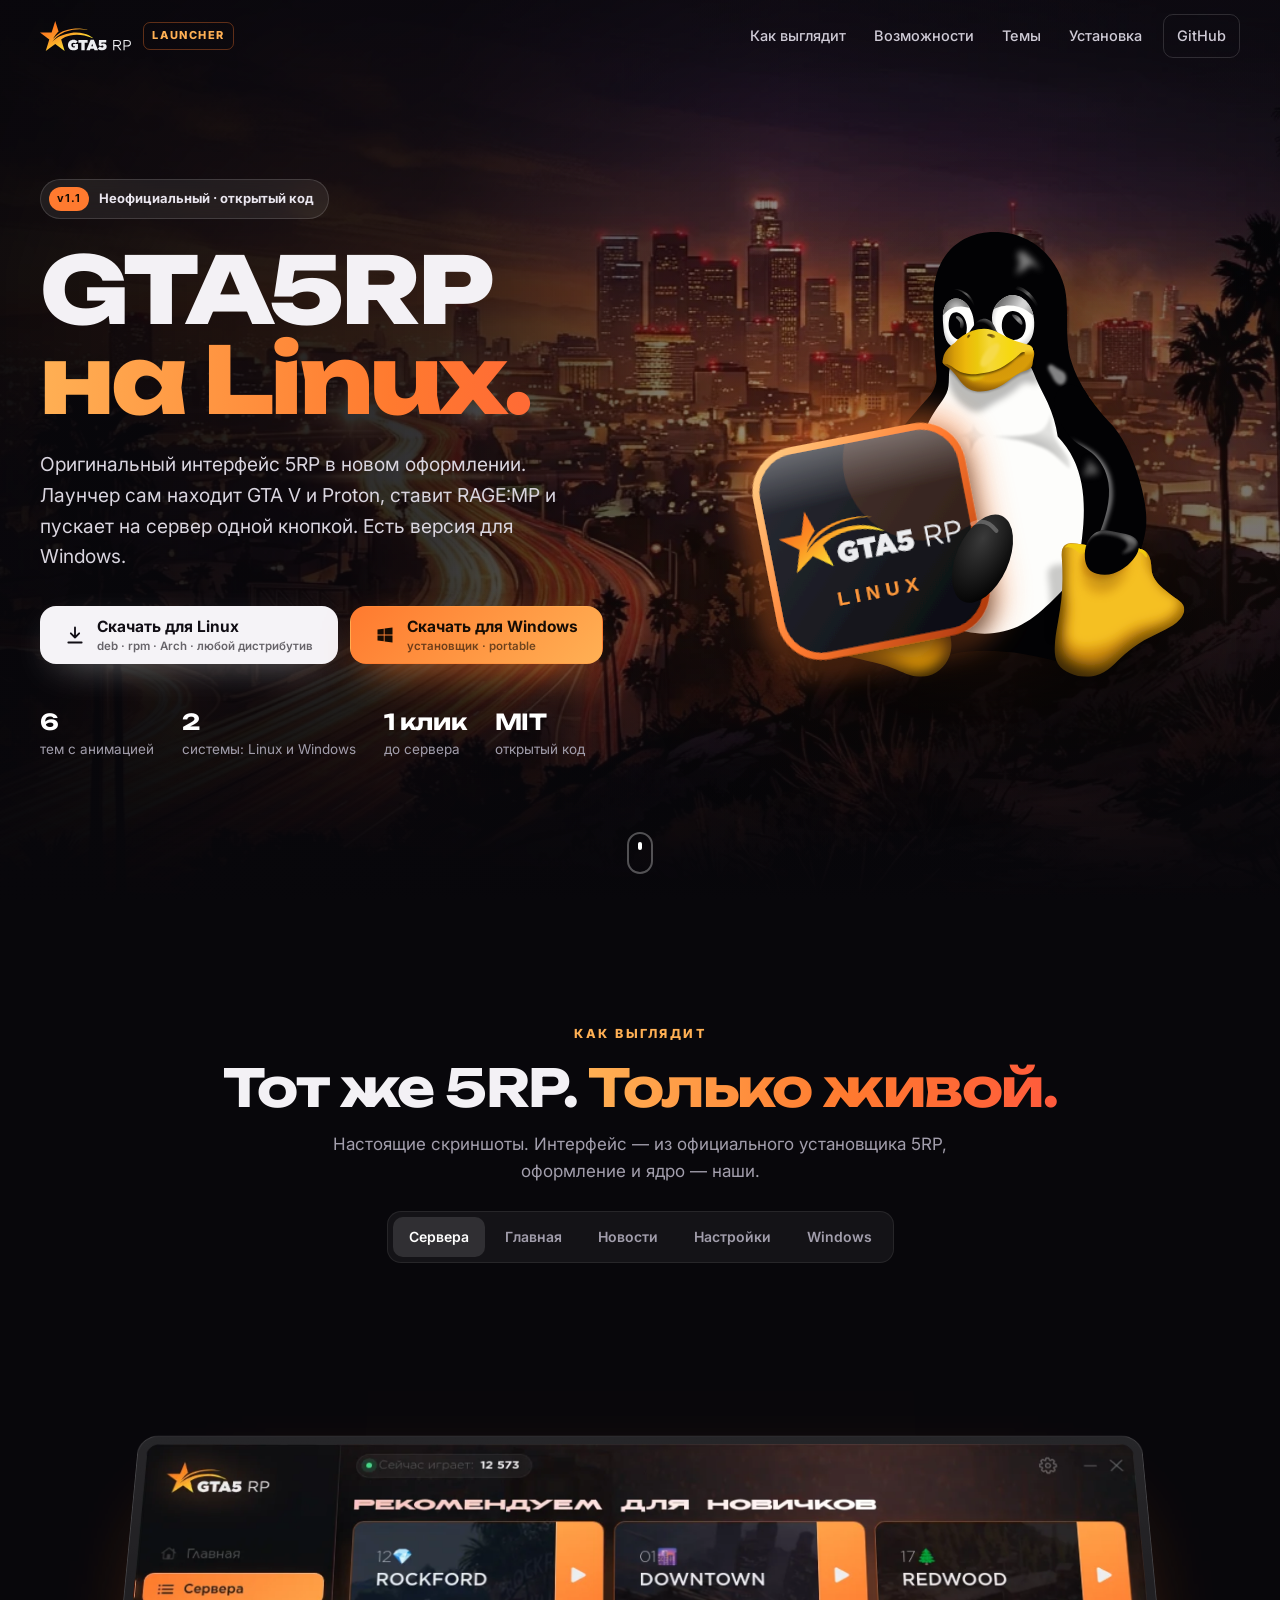
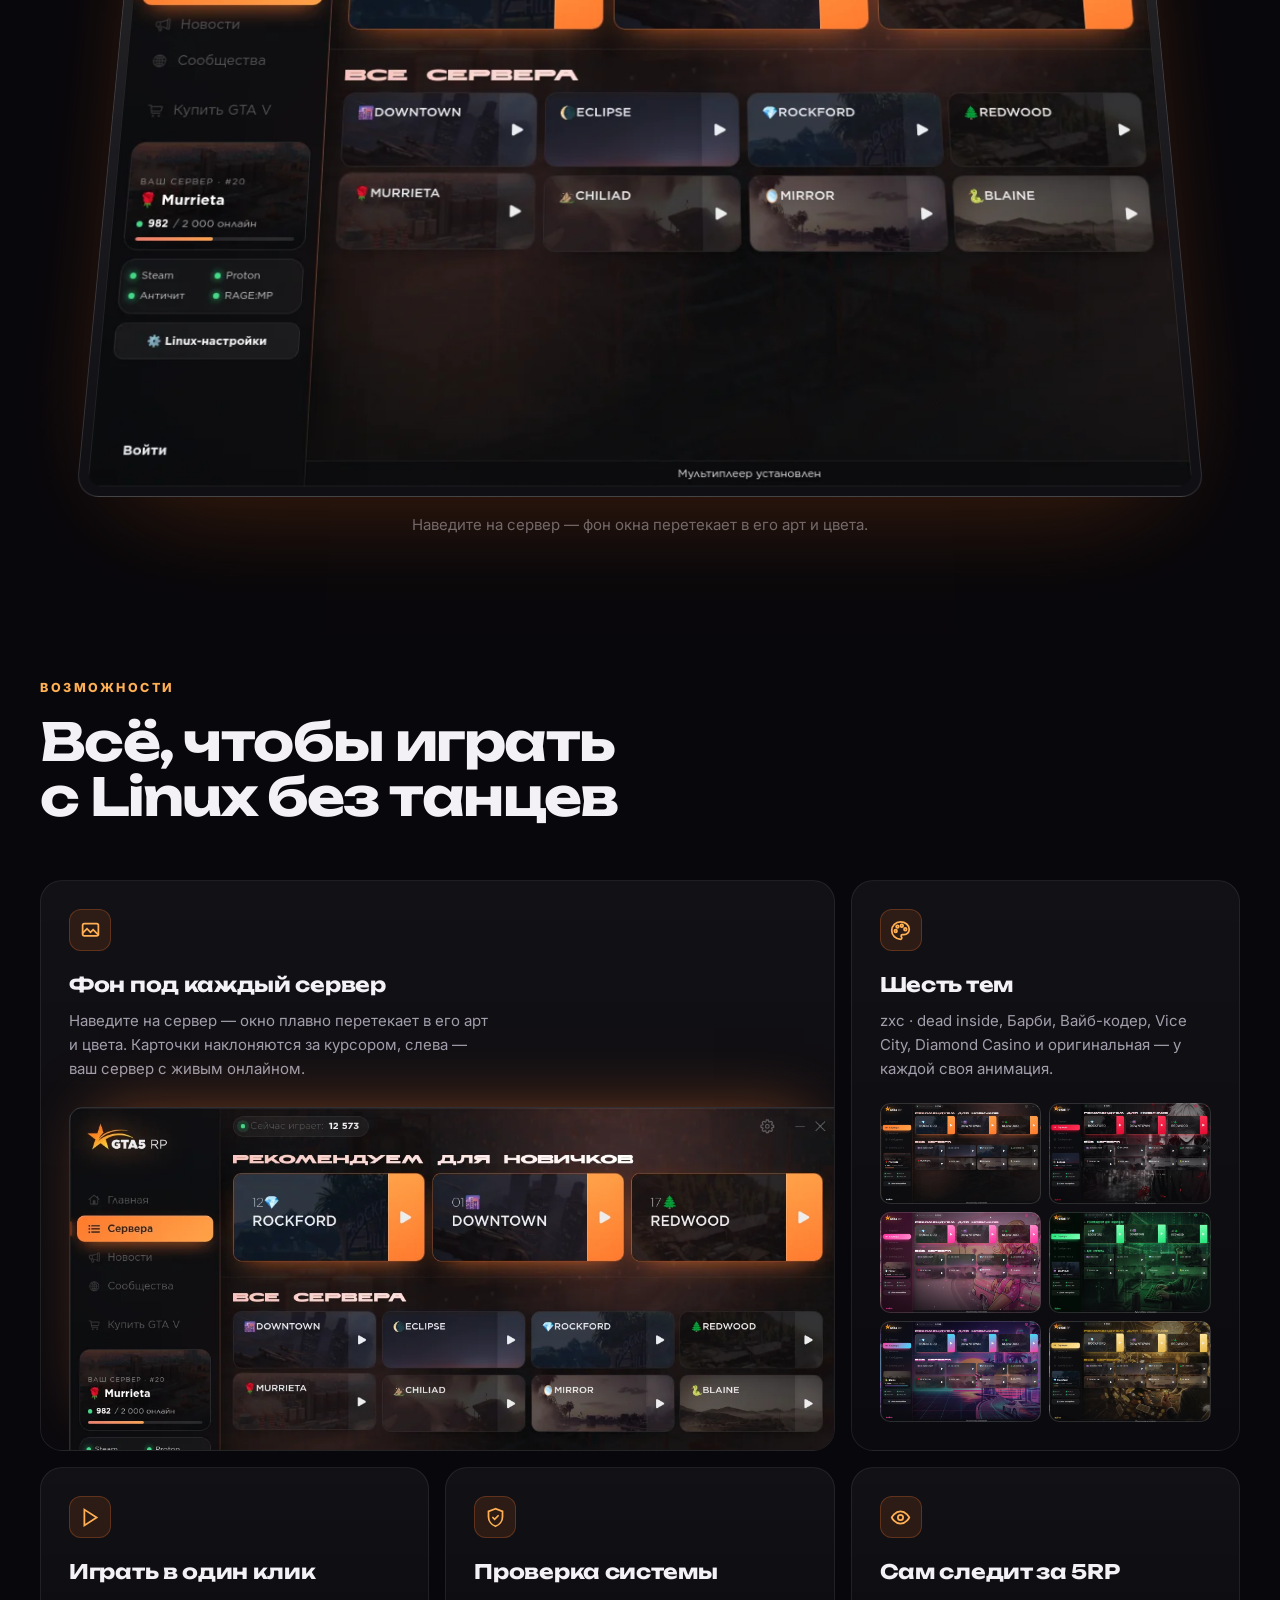
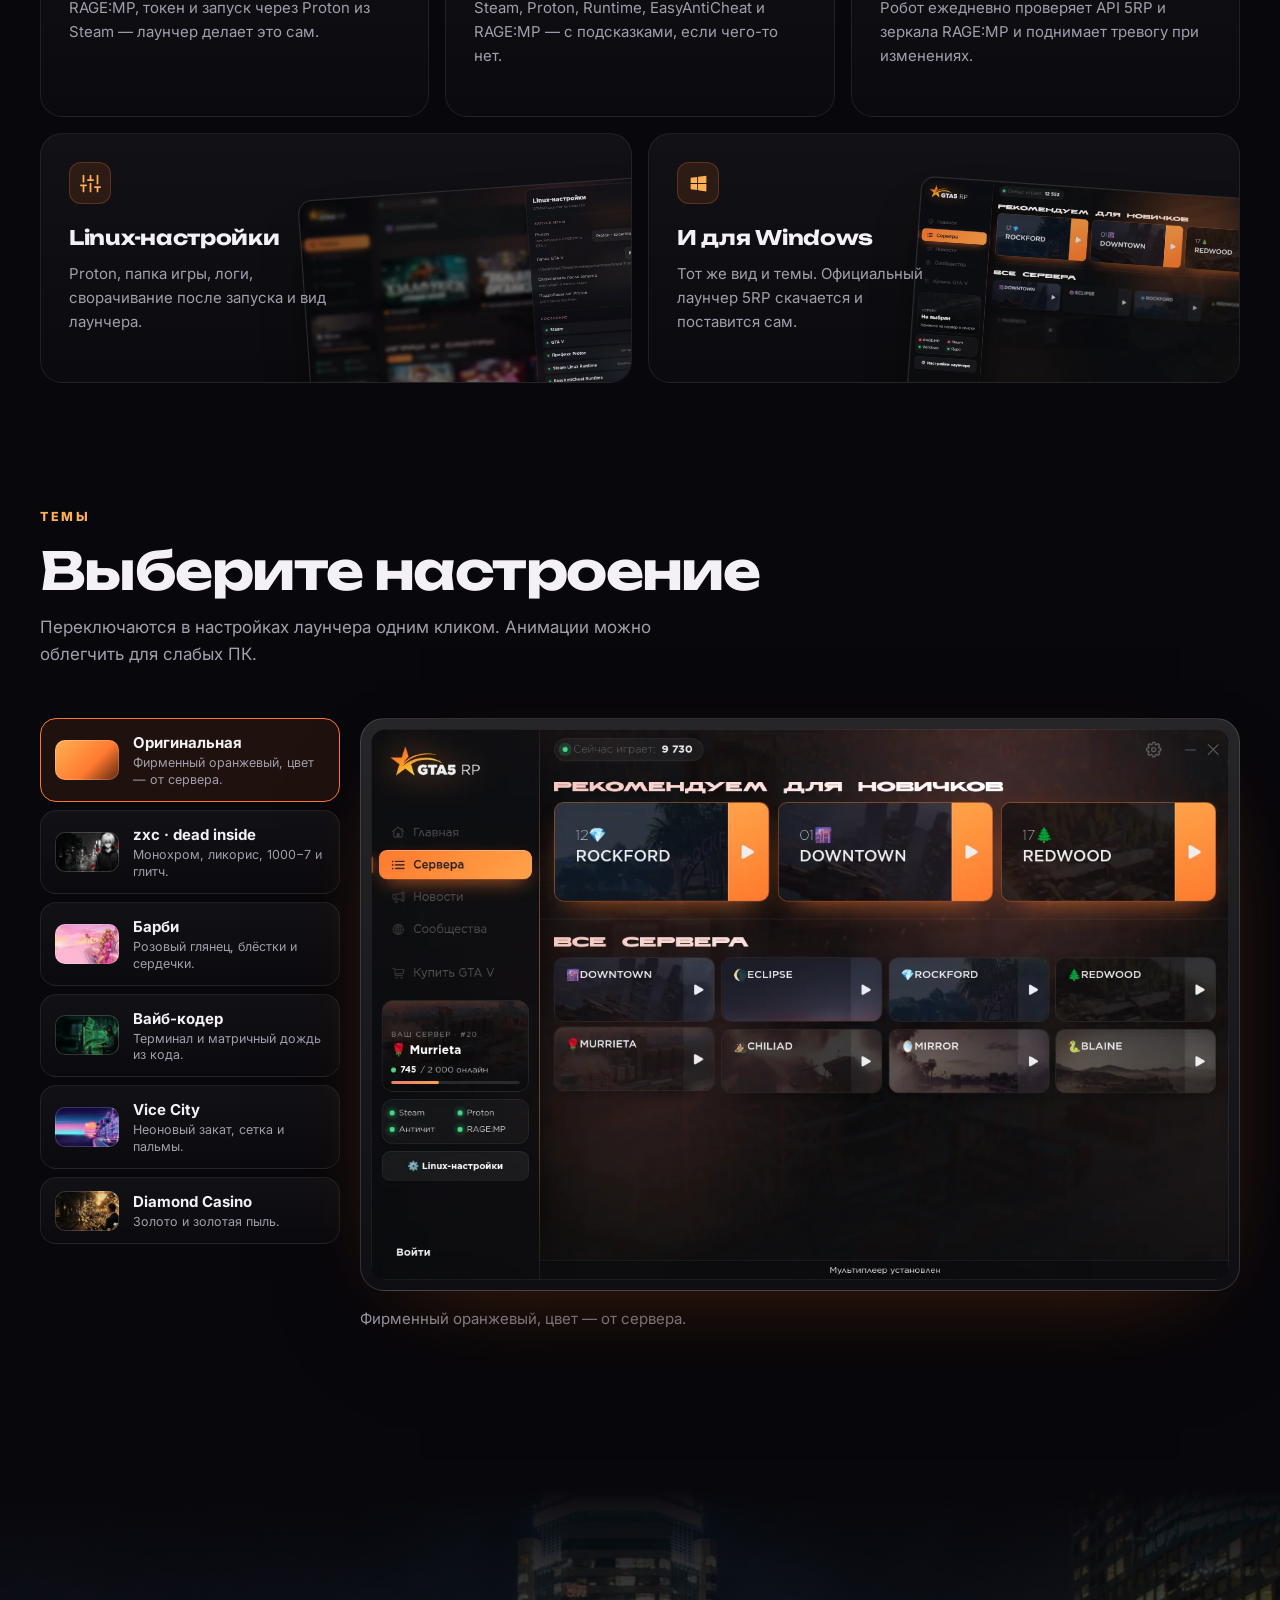
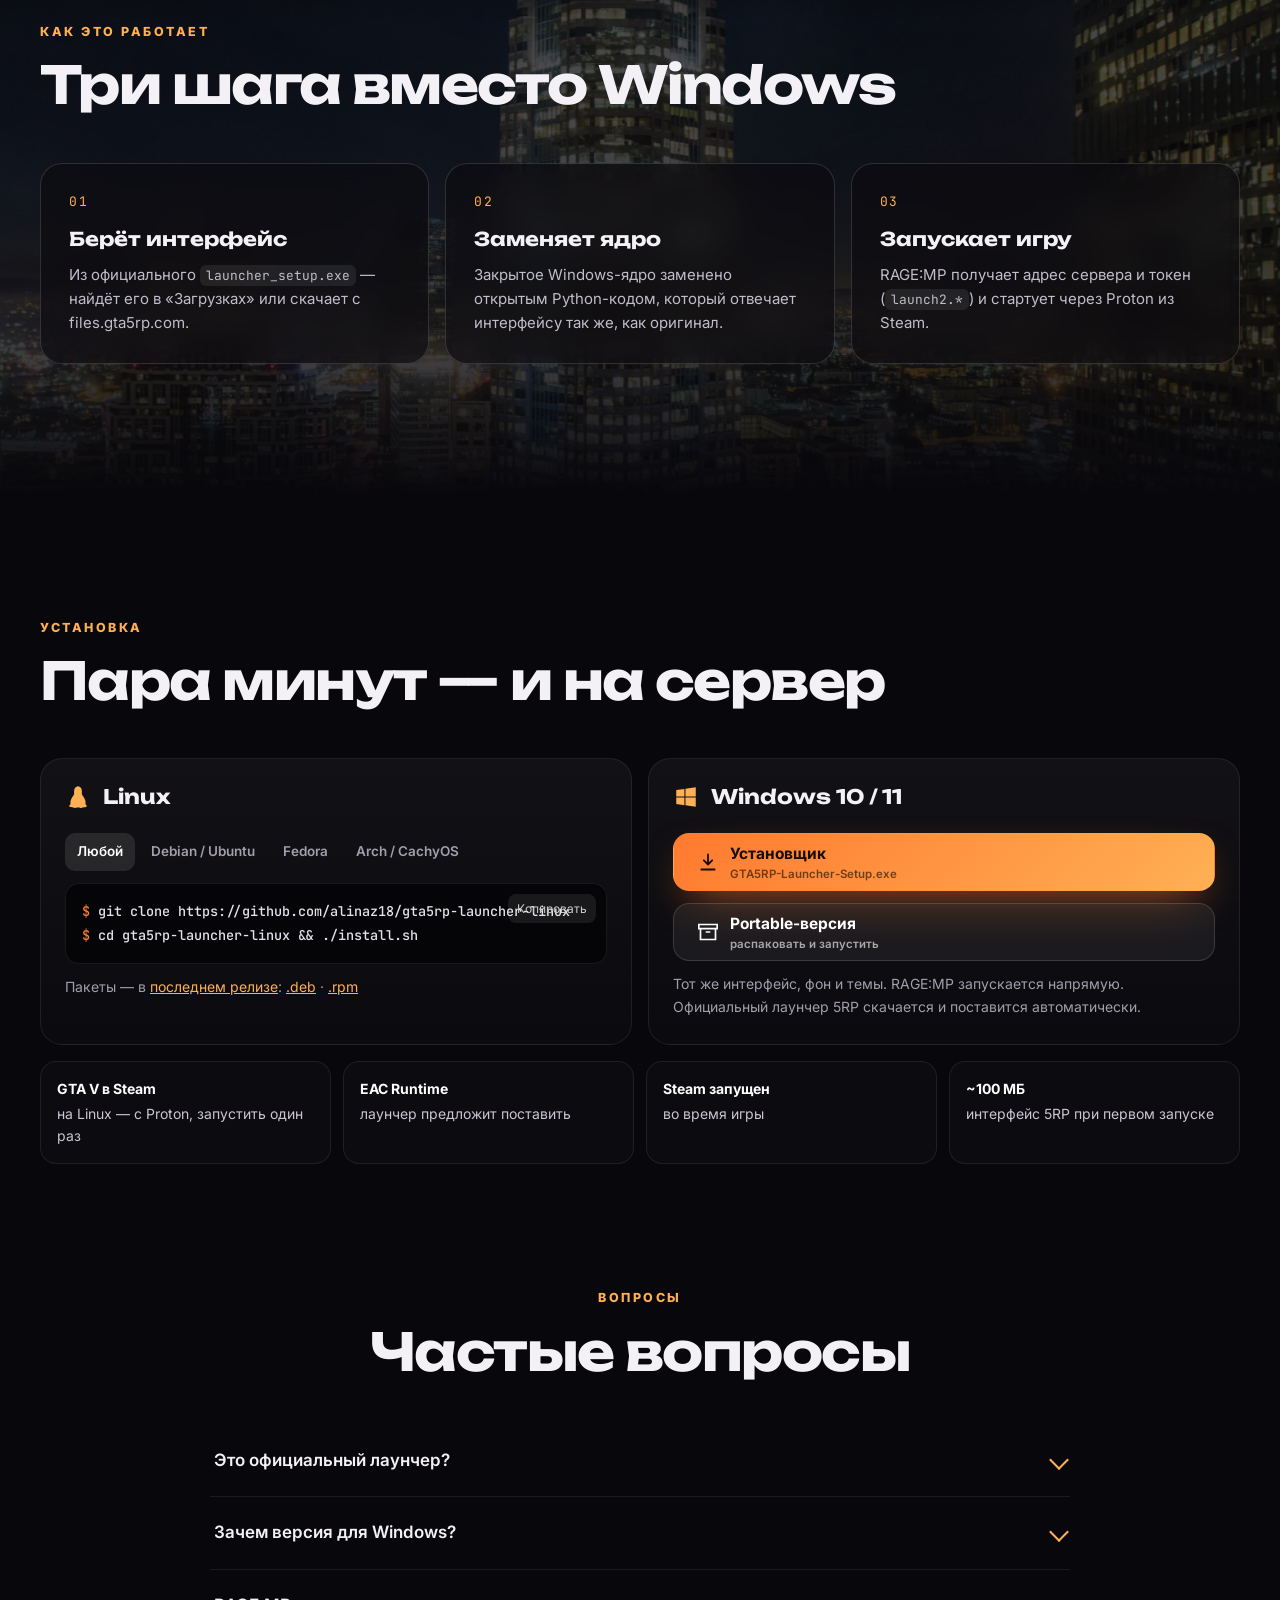
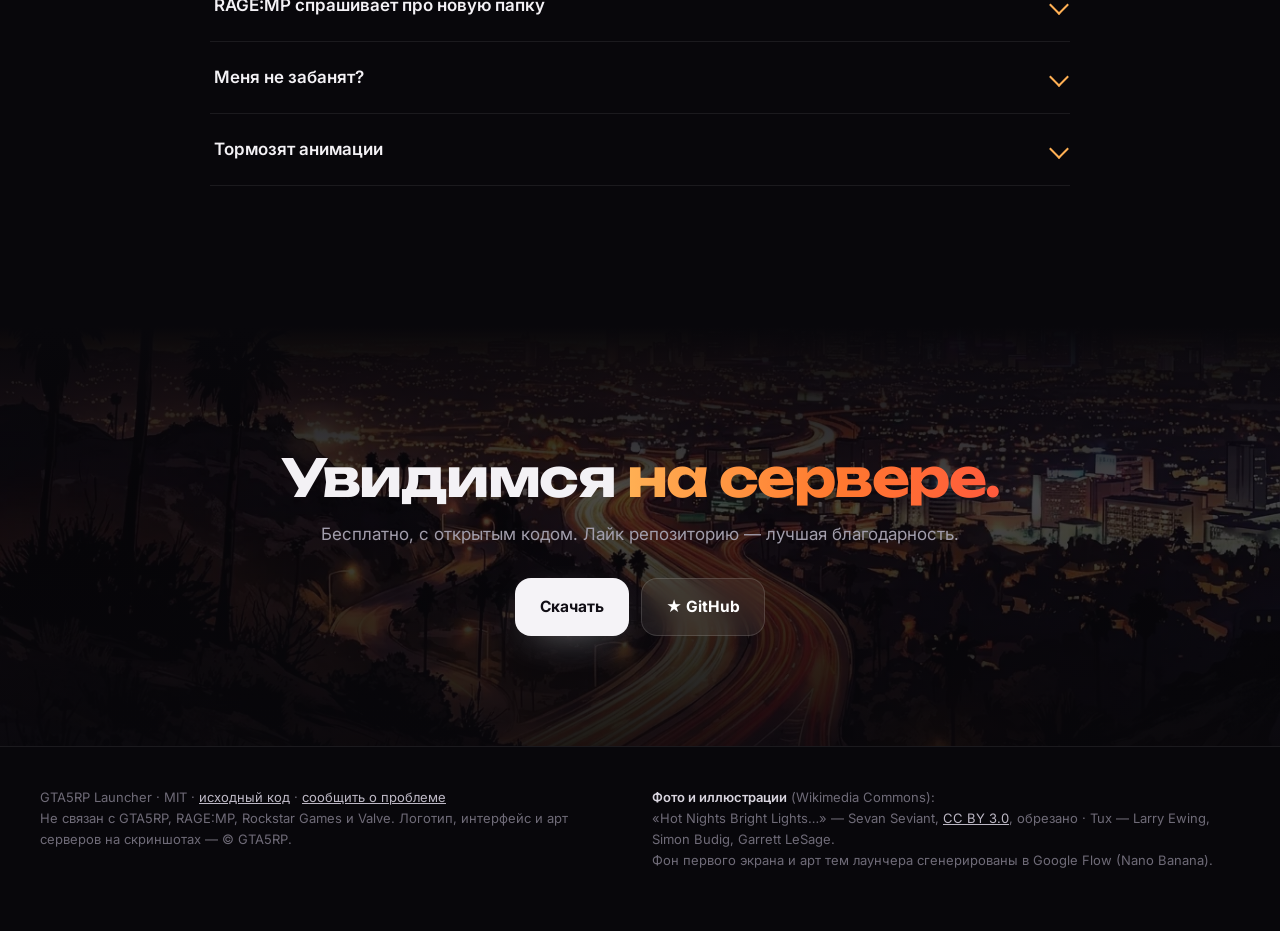
==== commit 7d14e486: "1.2.0: generated art for every theme (Google Flow), site hero/final art, theme thumbnails, mobile he" ====
--- a/docs/index.html
+++ b/docs/index.html
@@ -10,7 +10,7 @@
 <meta property="og:image" content="https://alinaz18.github.io/gta5rp-launcher-linux/shots/servers.webp">
 <meta name="theme-color" content="#08070b">
 <link rel="icon" href="icon.svg" type="image/svg+xml">
-<link rel="preload" as="image" href="img/la-highway.webp">
+<link rel="preload" as="image" href="img/hero-flow.webp">
 <link rel="preconnect" href="https://fonts.googleapis.com">
 <link rel="preconnect" href="https://fonts.gstatic.com" crossorigin>
 <link href="https://fonts.googleapis.com/css2?family=Inter:wght@400;500;600;700;800&family=Unbounded:wght@600;700;800&family=JetBrains+Mono:wght@500&display=swap" rel="stylesheet">
@@ -57,7 +57,7 @@
 
 /* ---------------------------------------------------------------- hero */
 .hero { position: relative; min-height: 100vh; min-height: 100svh; display: flex; align-items: center; isolation: isolate; overflow: hidden; padding: 110px 0 70px; }
-.hero-bg { position: absolute; inset: 0; z-index: -2; background: url(img/la-highway.webp) center 42% / cover no-repeat;
+.hero-bg { position: absolute; inset: 0; z-index: -2; background: url(img/hero-flow.webp) center 55% / cover no-repeat;
   transform: scale(1.06); animation: kb 26s ease-in-out infinite alternate; will-change: transform; }
 @keyframes kb { to { transform: scale(1.14) translate3d(-1.2%, -.8%, 0); } }
 .hero-shade { position: absolute; inset: 0; z-index: -1;
@@ -67,6 +67,7 @@
     radial-gradient(60% 50% at 75% 60%, rgba(255,122,47,.18), transparent 70%); }
 .hero .wrap { display: grid; grid-template-columns: 1.1fr .9fr; gap: 40px; align-items: center; }
 @media (max-width: 980px) { .hero .wrap { grid-template-columns: 1fr; } .hero-art { max-width: 420px; justify-self: center; order: -1; } }
+@media (max-width: 600px) { .hero { padding-top: 88px; min-height: auto; align-items: flex-start; } .scroll-hint { display: none; } .hero-art { max-width: 210px; margin-bottom: -10px; } h1 { margin-top: 18px; } .facts { gap: 18px; } }
 .eyebrow { display: inline-flex; align-items: center; gap: 10px; font-size: 13px; font-weight: 700; color: #e9e5ee;
   padding: 7px 14px 7px 8px; border-radius: 999px; background: rgba(255,255,255,.07); border: 1px solid var(--line2); backdrop-filter: blur(10px); }
 .eyebrow b { font-size: 11px; letter-spacing: .1em; padding: 3px 8px; border-radius: 999px; background: var(--or); color: #170d04; }
@@ -78,7 +79,7 @@
 .facts div { font-size: 13.5px; color: var(--muted); }
 .facts b { display: block; font-family: Unbounded, Inter, sans-serif; font-size: 22px; color: #fff; font-weight: 700; letter-spacing: -.01em; }
 .hero-art { position: relative; }
-.hero-art img { width: 100%; animation: float 7s ease-in-out infinite; filter: drop-shadow(0 40px 50px rgba(0,0,0,.65)); }
+.hero-art img { width: 100%; height: auto; animation: float 7s ease-in-out infinite; filter: drop-shadow(0 40px 50px rgba(0,0,0,.65)); }
 @keyframes float { 50% { transform: translateY(-12px); } }
 .hero-art::before { content: ""; position: absolute; inset: 14% 8% 6%; border-radius: 50%; z-index: -1;
   background: radial-gradient(circle, rgba(255,122,47,.45), transparent 66%); filter: blur(30px); }
@@ -144,7 +145,7 @@
   transition: border-color .3s, background .3s; }
 .tbtn:hover { background: rgba(255,255,255,.05); }
 .tbtn.on { border-color: var(--c); background: color-mix(in srgb, var(--c) 9%, transparent); }
-.tbtn i { width: 40px; height: 40px; border-radius: 11px; flex: none; background: var(--g); box-shadow: inset 0 0 0 1px rgba(255,255,255,.18); }
+.tbtn i { width: 64px; height: 40px; border-radius: 10px; flex: none; background: var(--g); background-size: cover; background-position: 70% 40%; box-shadow: inset 0 0 0 1px rgba(255,255,255,.18); }
 .tbtn b { display: block; font-size: 15px; } .tbtn small { display: block; color: var(--muted); font-size: 12.5px; line-height: 1.35; }
 .tview .frame { --tilt: 0deg; --sc: 1; box-shadow: 0 50px 120px -60px #000, 0 30px 100px -70px var(--c, var(--or)); }
 
@@ -194,7 +195,7 @@
 details[open] summary::after { transform: rotate(-135deg); }
 details p { margin: -6px 4px 22px; color: var(--muted); }
 .final { position: relative; margin-top: 140px; padding: 110px 0; text-align: center; isolation: isolate; overflow: hidden; }
-.final::before { content: ""; position: absolute; inset: 0; z-index: -1; background: url(img/la-skyline.webp) center 70% / cover no-repeat; opacity: .55; }
+.final::before { content: ""; position: absolute; inset: 0; z-index: -1; background: url(img/final-flow.webp) center 60% / cover no-repeat; opacity: .6; }
 .final::after { content: ""; position: absolute; inset: 0; z-index: -1; background: linear-gradient(180deg, var(--bg), rgba(8,7,11,.55) 40%, rgba(8,7,11,.85)); }
 .final .cta { justify-content: center; margin-top: 30px; }
 footer { padding: 40px 0 60px; border-top: 1px solid var(--line); color: var(--dim); font-size: 13px; }
@@ -223,7 +224,7 @@
 </div></nav>
 
 <header class="hero" id="top">
-  <div class="hero-bg" role="img" aria-label="Ночная трасса в даунтаун Лос-Анджелеса"></div>
+  <div class="hero-bg" role="img" aria-label="Ночной Лос-Сантос с холма"></div>
   <div class="hero-shade"></div>
   <div class="wrap">
     <div>
@@ -395,10 +396,9 @@
   <div>GTA5RP Launcher · MIT · <a href="https://github.com/alinaz18/gta5rp-launcher-linux">исходный код</a> · <a href="https://github.com/alinaz18/gta5rp-launcher-linux/issues">сообщить о проблеме</a><br>
     Не связан с GTA5RP, RAGE:MP, Rockstar Games и Valve. Логотип, интерфейс и арт серверов на скриншотах — © GTA5RP.</div>
   <div><b>Фото и иллюстрации</b> (Wikimedia Commons):<br>
-    «Los Angeles and skyline at night» — Ron Reiring, <a href="https://creativecommons.org/licenses/by-sa/2.0/">CC BY-SA 2.0</a>, затемнено и обрезано ·
     «Hot Nights Bright Lights…» — Sevan Seviant, <a href="https://creativecommons.org/licenses/by/3.0/">CC BY 3.0</a>, обрезано ·
-    «Los Angeles Skyline at Night» — BrianLiao, <a href="https://creativecommons.org/licenses/by/2.0/">CC BY 2.0</a> ·
-    Tux — Larry Ewing, Simon Budig, Garrett LeSage.</div>
+    Tux — Larry Ewing, Simon Budig, Garrett LeSage.<br>
+    Фон первого экрана и арт тем лаунчера сгенерированы в Google Flow (Nano Banana).</div>
 </div></footer>
 
 <script>
@@ -465,7 +465,7 @@
     ['casino', 'Diamond Casino', 'Золото и золотая пыль.', '#e8b84a', 'linear-gradient(135deg,#fff0bf,#e8b84a 50%,#5b4310)'],
   ];
   const tlist = $('#tlist');
-  tlist.innerHTML = THEMES.map(([k, n, d, c, g], i) => `<button class="tbtn" data-i="${i}" style="--c:${c};--g:${g}"><i></i><span><b>${n}</b><small>${d}</small></span></button>`).join('');
+  tlist.innerHTML = THEMES.map(([k, n, d, c, g], i) => `<button class="tbtn" data-i="${i}" style="--c:${c};--g:${k === 'original' ? g : `url(img/themes/${k}.webp)`}"><i></i><span><b>${n}</b><small>${d}</small></span></button>`).join('');
   const tshow = gallery($('#tscreen'), $('#tcap'), THEMES.map(([k, n, d]) => [k, n, d]), 'themes-');
   const pick = (i) => { tshow(i); $$('.tbtn', tlist).forEach((b, j) => b.classList.toggle('on', i === j)); $('#tframe').style.setProperty('--c', THEMES[i][3]); };
   tlist.addEventListener('click', (e) => { const b = e.target.closest('.tbtn'); if (b) pick(+b.dataset.i); });
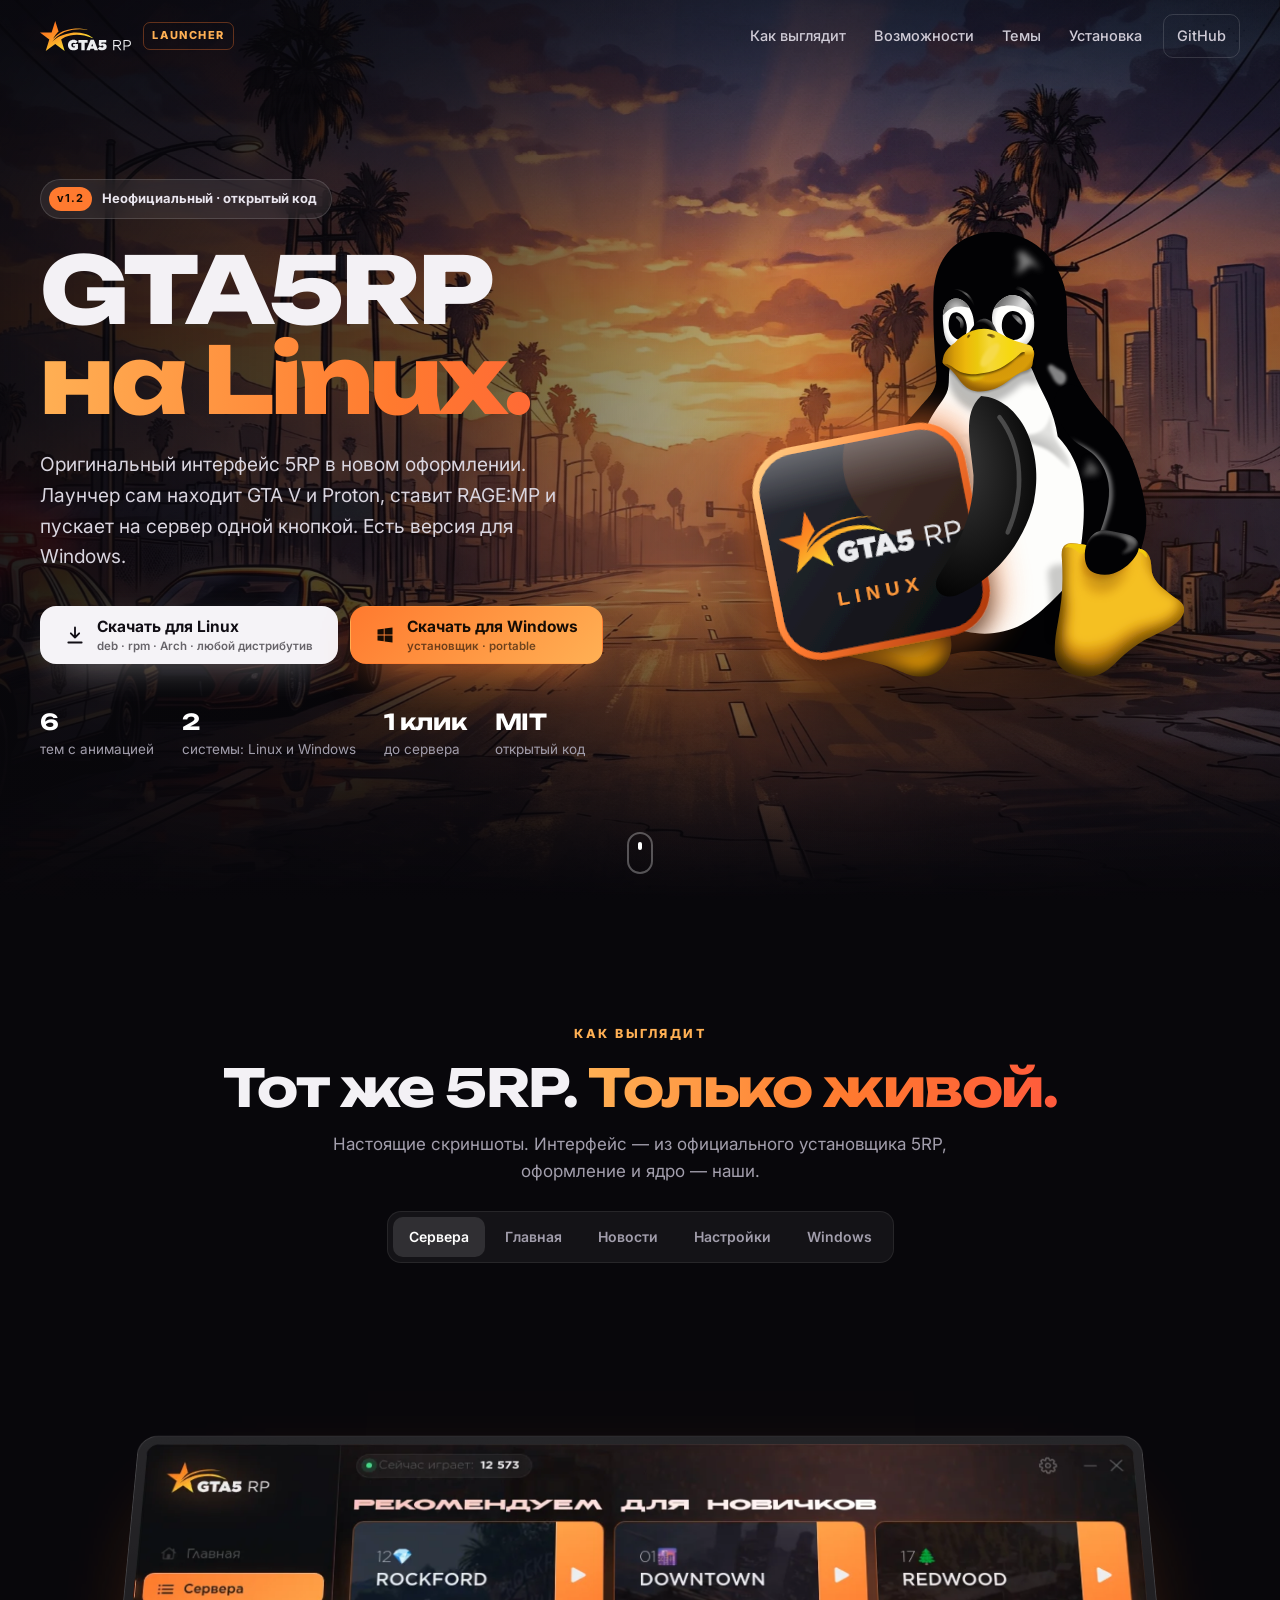
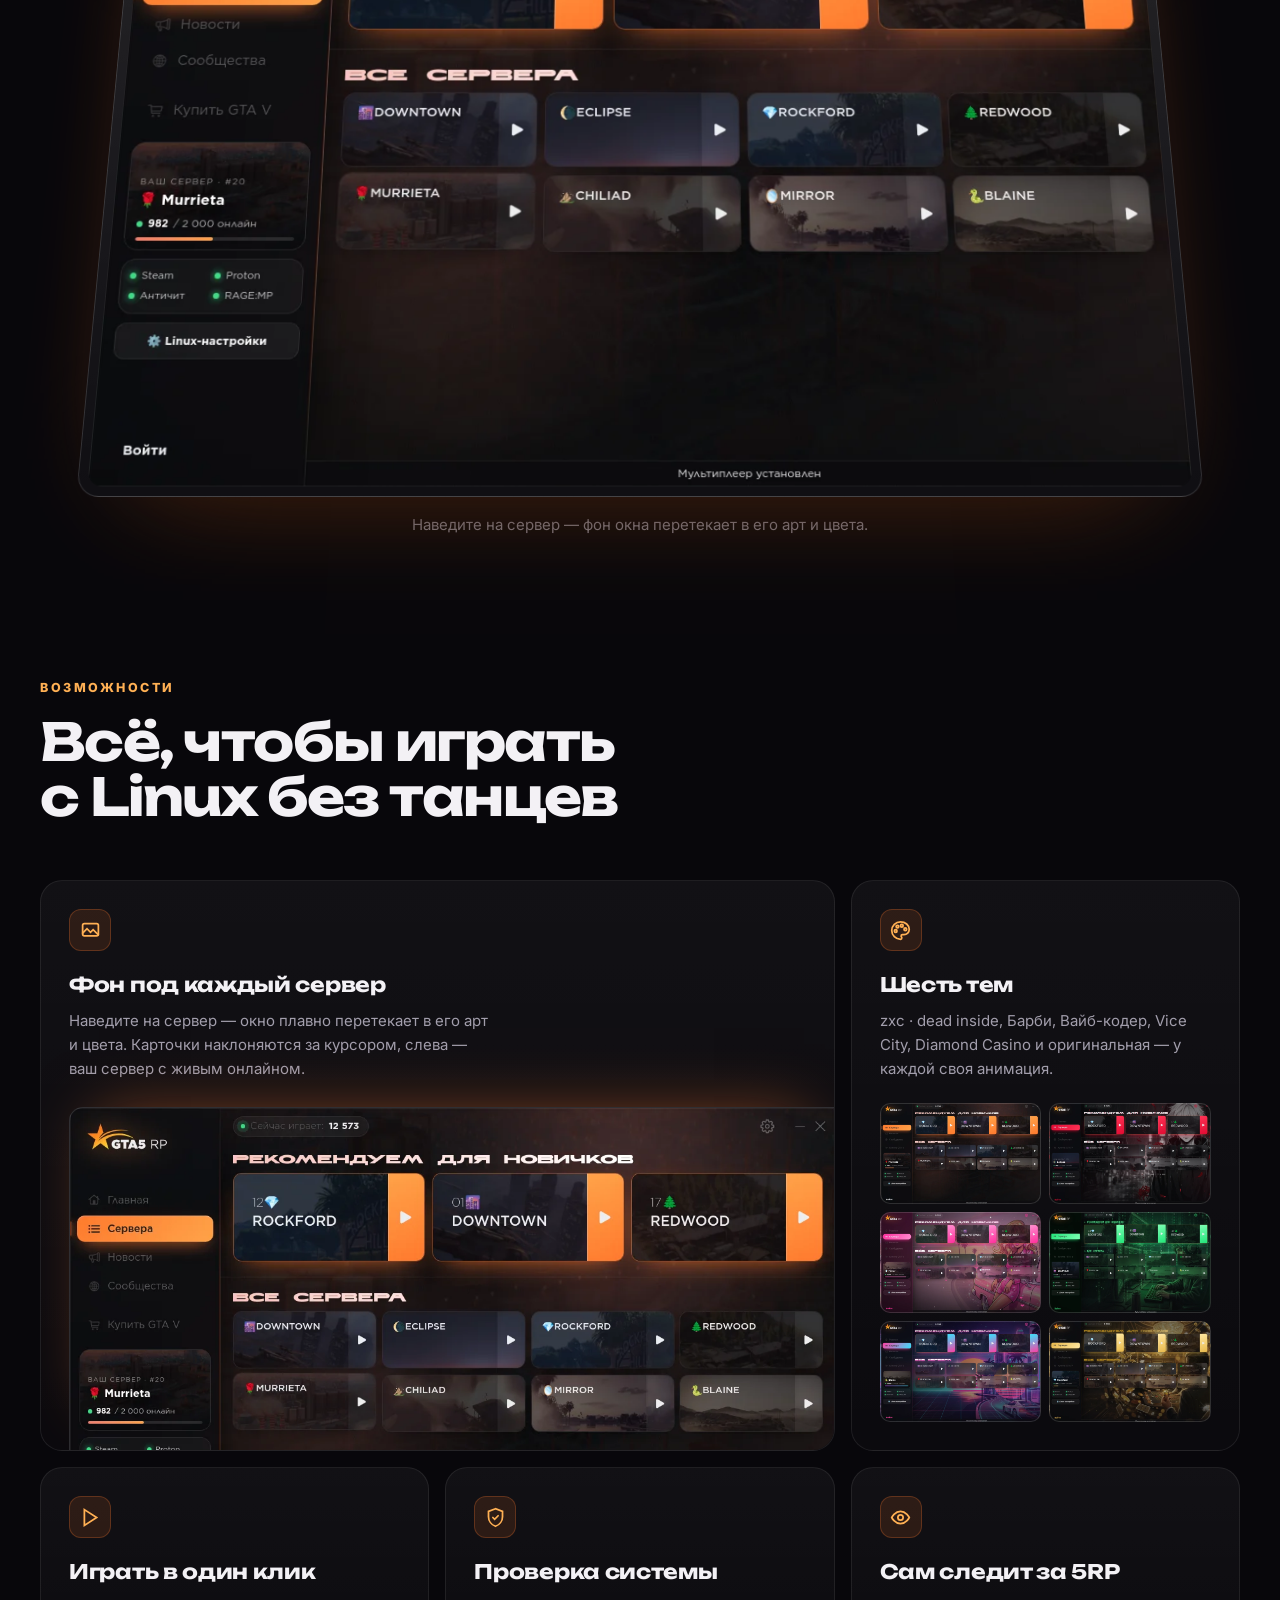
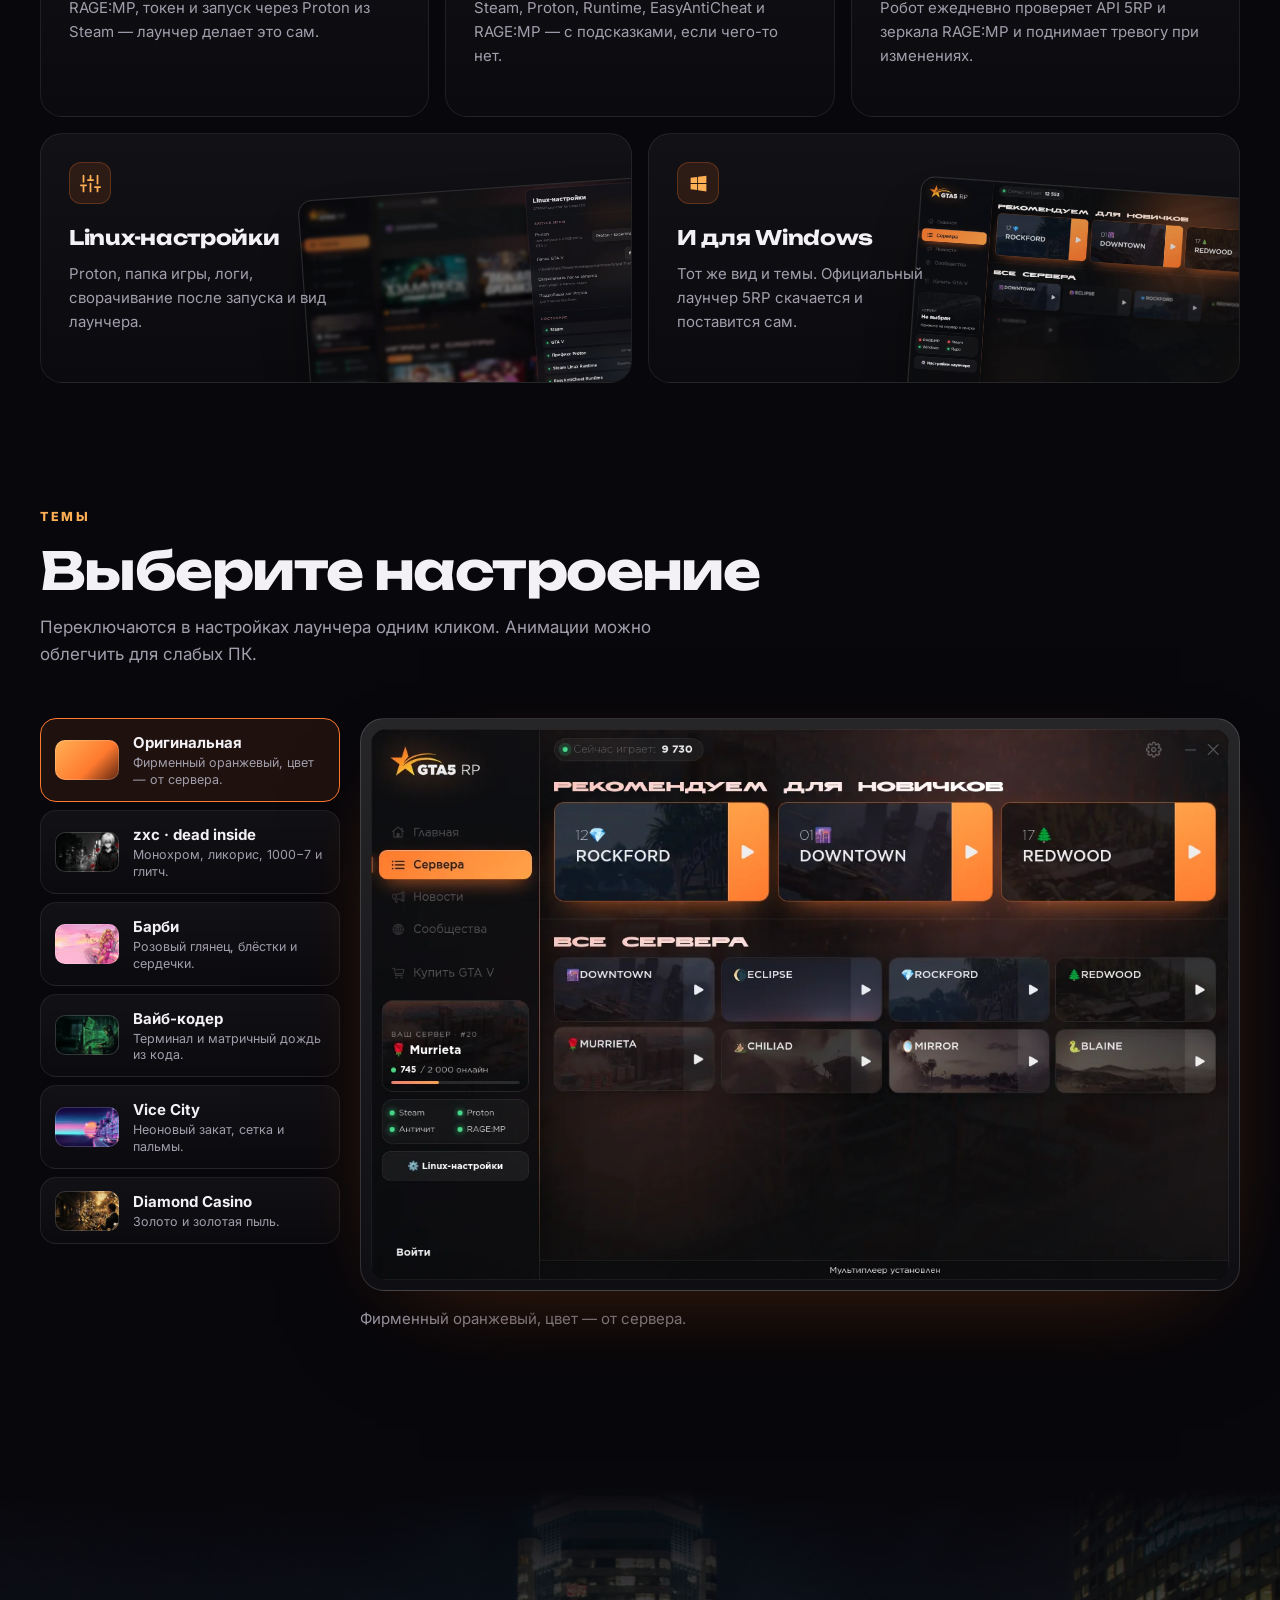
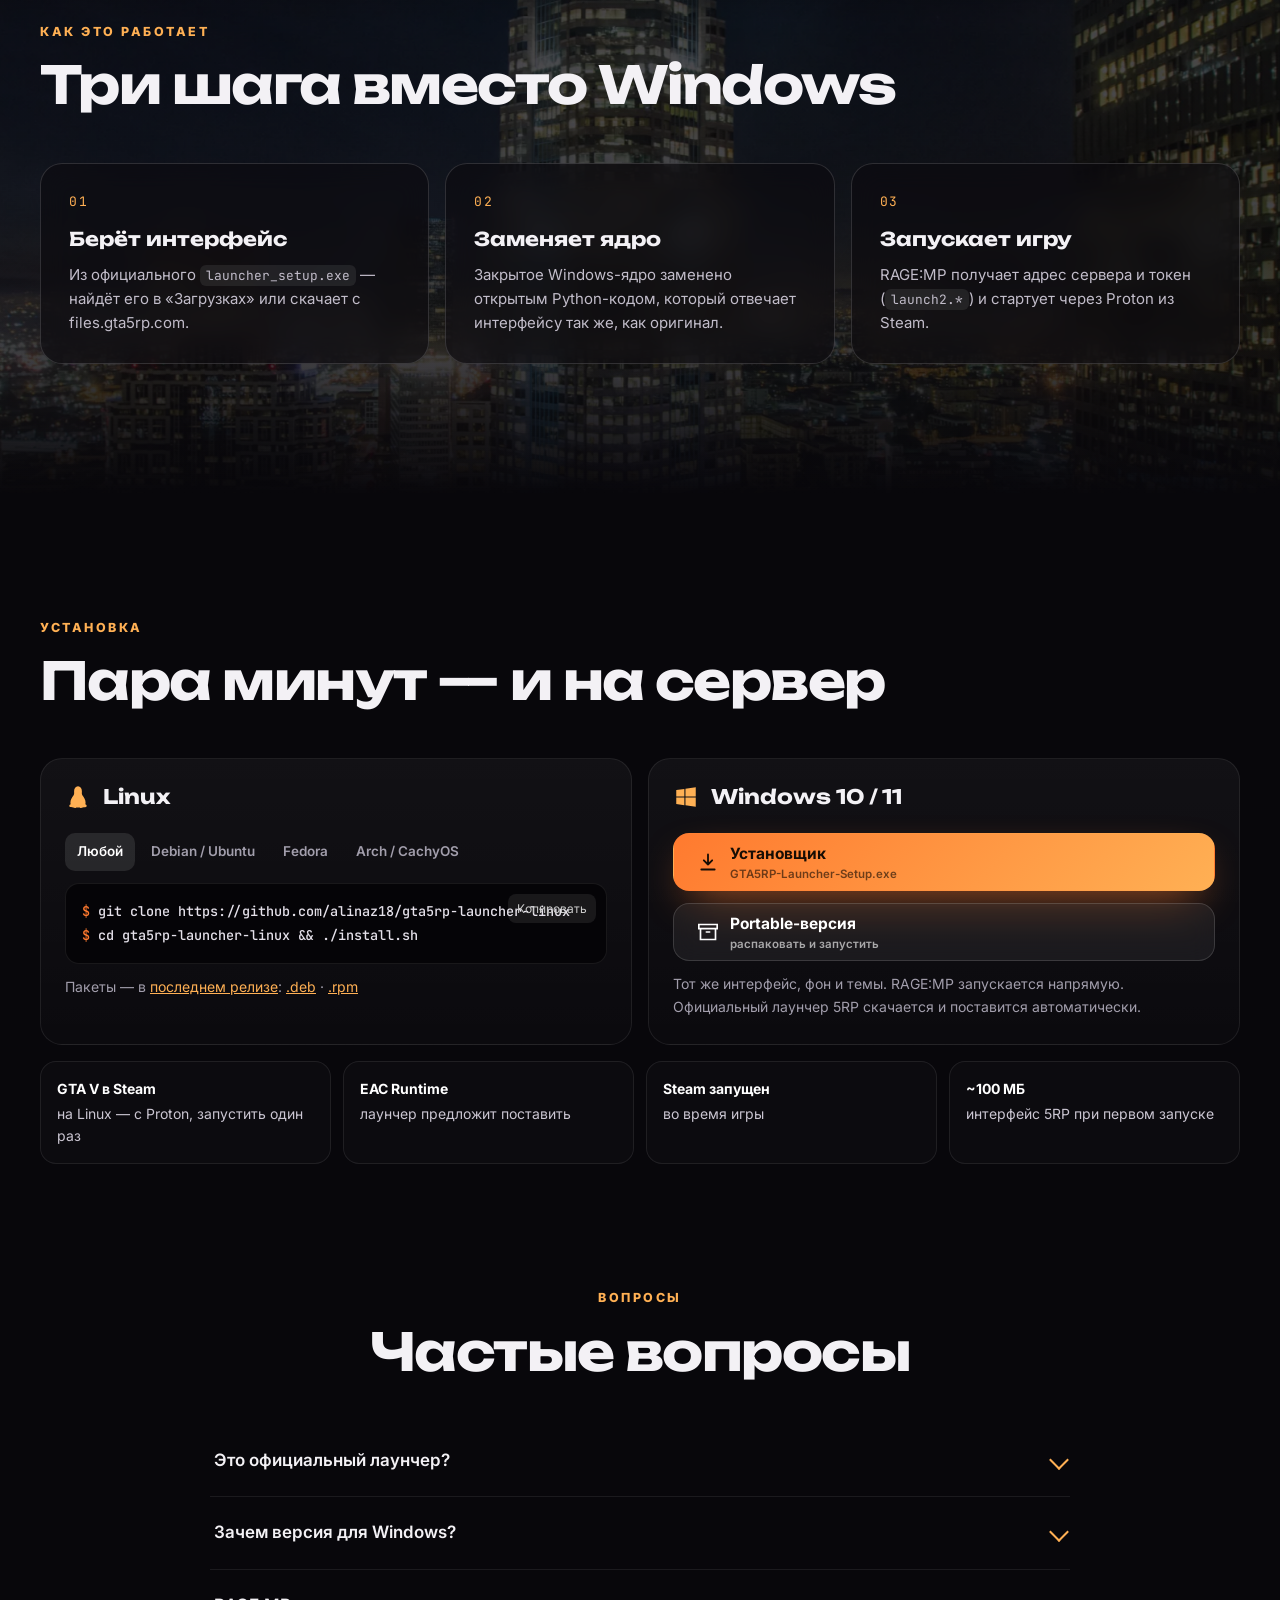
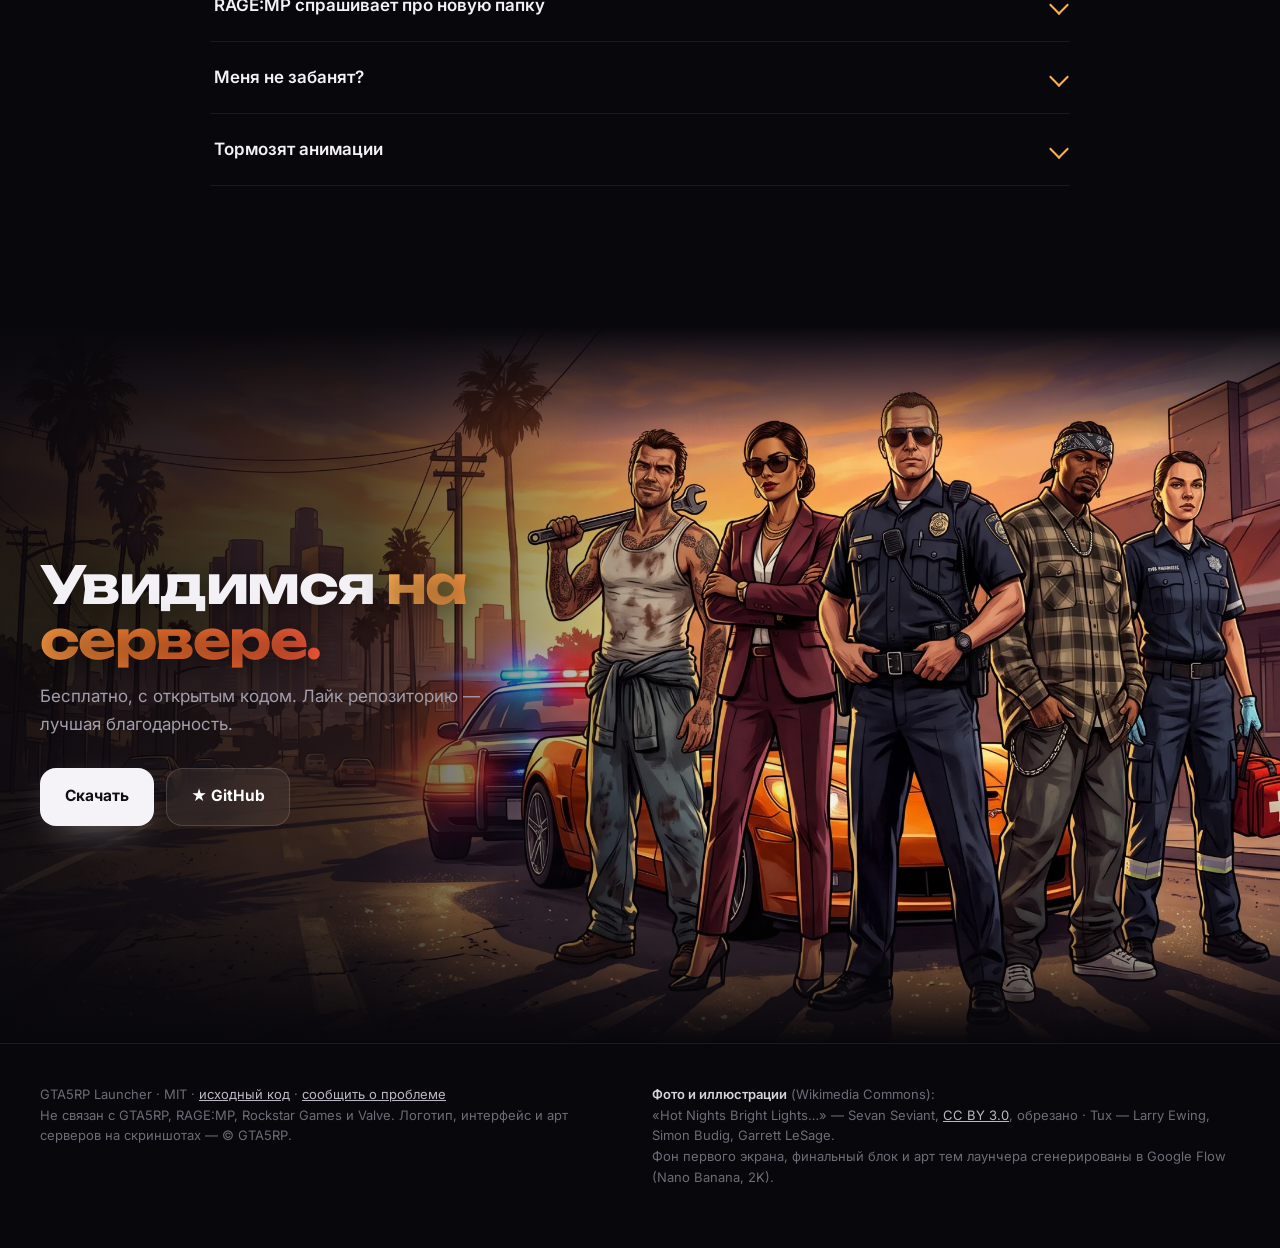
==== commit 52efcc7e: "Site: new 2K Los Santos boulevard hero, roleplay characters final section, Tux wing actually holds t" ====
--- a/docs/index.html
+++ b/docs/index.html
@@ -57,12 +57,12 @@
 
 /* ---------------------------------------------------------------- hero */
 .hero { position: relative; min-height: 100vh; min-height: 100svh; display: flex; align-items: center; isolation: isolate; overflow: hidden; padding: 110px 0 70px; }
-.hero-bg { position: absolute; inset: 0; z-index: -2; background: url(img/hero-flow.webp) center 55% / cover no-repeat;
+.hero-bg { position: absolute; inset: 0; z-index: -2; background: url(img/hero-flow.webp) 60% 55% / cover no-repeat;
   transform: scale(1.06); animation: kb 26s ease-in-out infinite alternate; will-change: transform; }
 @keyframes kb { to { transform: scale(1.14) translate3d(-1.2%, -.8%, 0); } }
 .hero-shade { position: absolute; inset: 0; z-index: -1;
   background:
-    linear-gradient(90deg, rgba(8,7,11,.96) 0%, rgba(8,7,11,.82) 34%, rgba(8,7,11,.35) 62%, rgba(8,7,11,.55) 100%),
+    linear-gradient(90deg, rgba(8,7,11,.9) 0%, rgba(8,7,11,.66) 34%, rgba(8,7,11,.22) 62%, rgba(8,7,11,.45) 100%),
     linear-gradient(180deg, rgba(8,7,11,.55) 0%, rgba(8,7,11,0) 30%, rgba(8,7,11,0) 65%, var(--bg) 100%),
     radial-gradient(60% 50% at 75% 60%, rgba(255,122,47,.18), transparent 70%); }
 .hero .wrap { display: grid; grid-template-columns: 1.1fr .9fr; gap: 40px; align-items: center; }
@@ -194,10 +194,16 @@
 summary::after { content: ""; width: 12px; height: 12px; flex: none; margin-top: 6px; border-right: 2px solid var(--or2); border-bottom: 2px solid var(--or2); transform: rotate(45deg); transition: transform .3s; }
 details[open] summary::after { transform: rotate(-135deg); }
 details p { margin: -6px 4px 22px; color: var(--muted); }
-.final { position: relative; margin-top: 140px; padding: 110px 0; text-align: center; isolation: isolate; overflow: hidden; }
-.final::before { content: ""; position: absolute; inset: 0; z-index: -1; background: url(img/final-flow.webp) center 60% / cover no-repeat; opacity: .6; }
-.final::after { content: ""; position: absolute; inset: 0; z-index: -1; background: linear-gradient(180deg, var(--bg), rgba(8,7,11,.55) 40%, rgba(8,7,11,.85)); }
-.final .cta { justify-content: center; margin-top: 30px; }
+.final { position: relative; margin-top: 140px; min-height: min(56vw, 760px); display: flex; align-items: center; padding: 110px 0; isolation: isolate; overflow: hidden; }
+.final::before { content: ""; position: absolute; inset: 0; z-index: -1; background: url(img/final-flow.webp) 62% 30% / cover no-repeat; }
+.final::after { content: ""; position: absolute; inset: 0; z-index: -1;
+  background: linear-gradient(90deg, rgba(8,7,11,.9) 0%, rgba(8,7,11,.7) 28%, rgba(8,7,11,.1) 52%, transparent 70%),
+              linear-gradient(180deg, var(--bg) 0%, transparent 16%, transparent 80%, var(--bg) 100%); }
+.final .wrap > * { max-width: 470px; }
+.final h2 { text-shadow: 0 4px 30px rgba(0,0,0,.6); }
+@media (max-width: 760px) { .final { min-height: 0; padding: 340px 0 70px; } .final::before { background-position: 66% 0%; background-size: auto 360px; }
+  .final::after { background: linear-gradient(180deg, transparent 0%, transparent 240px, var(--bg) 360px); } }
+.final .cta { justify-content: flex-start; margin-top: 30px; }
 footer { padding: 40px 0 60px; border-top: 1px solid var(--line); color: var(--dim); font-size: 13px; }
 footer .wrap { display: grid; grid-template-columns: 1fr 1fr; gap: 24px; }
 @media (max-width: 760px) { footer .wrap { grid-template-columns: 1fr; } }
@@ -228,7 +234,7 @@
   <div class="hero-shade"></div>
   <div class="wrap">
     <div>
-      <span class="eyebrow rv"><b>v1.1</b> Неофициальный · открытый код</span>
+      <span class="eyebrow rv"><b id="vtag">v1.2</b> Неофициальный · открытый код</span>
       <h1 class="rv">GTA5RP<span class="grad">на Linux.</span></h1>
       <p class="lead rv">Оригинальный интерфейс 5RP в новом оформлении. Лаунчер сам находит GTA V и Proton, ставит RAGE:MP и пускает на сервер одной кнопкой. Есть версия для Windows.</p>
       <div class="cta rv">
@@ -384,7 +390,7 @@
 <div class="final">
   <div class="wrap">
     <h2 class="rv">Увидимся <span class="grad">на сервере.</span></h2>
-    <p class="sub rv" style="margin:0 auto">Бесплатно, с открытым кодом. Лайк репозиторию — лучшая благодарность.</p>
+    <p class="sub rv">Бесплатно, с открытым кодом. Лайк репозиторию — лучшая благодарность.</p>
     <div class="cta rv">
       <a class="btn white" href="#install">Скачать</a>
       <a class="btn" href="https://github.com/alinaz18/gta5rp-launcher-linux">★ GitHub</a>
@@ -398,7 +404,7 @@
   <div><b>Фото и иллюстрации</b> (Wikimedia Commons):<br>
     «Hot Nights Bright Lights…» — Sevan Seviant, <a href="https://creativecommons.org/licenses/by/3.0/">CC BY 3.0</a>, обрезано ·
     Tux — Larry Ewing, Simon Budig, Garrett LeSage.<br>
-    Фон первого экрана и арт тем лаунчера сгенерированы в Google Flow (Nano Banana).</div>
+    Фон первого экрана, финальный блок и арт тем лаунчера сгенерированы в Google Flow (Nano Banana, 2K).</div>
 </div></footer>
 
 <script>
@@ -499,6 +505,7 @@
     const find = (ext) => (j.assets || []).find((a) => a.name.endsWith(ext));
     $$('.asset').forEach((a) => { const f = find(a.dataset.ext); if (f) a.href = f.browser_download_url; });
     const exe = find('.exe'); if (exe) $('#dl-win').href = exe.browser_download_url;
+    $('#vtag').textContent = j.tag_name.replace(/\.0$/, '');
     $('#v1').textContent = `${j.tag_name} · deb · rpm · Arch · любой дистрибутив`;
     $('#v2').textContent = `${j.tag_name} · установщик · portable`;
   }).catch(() => {});
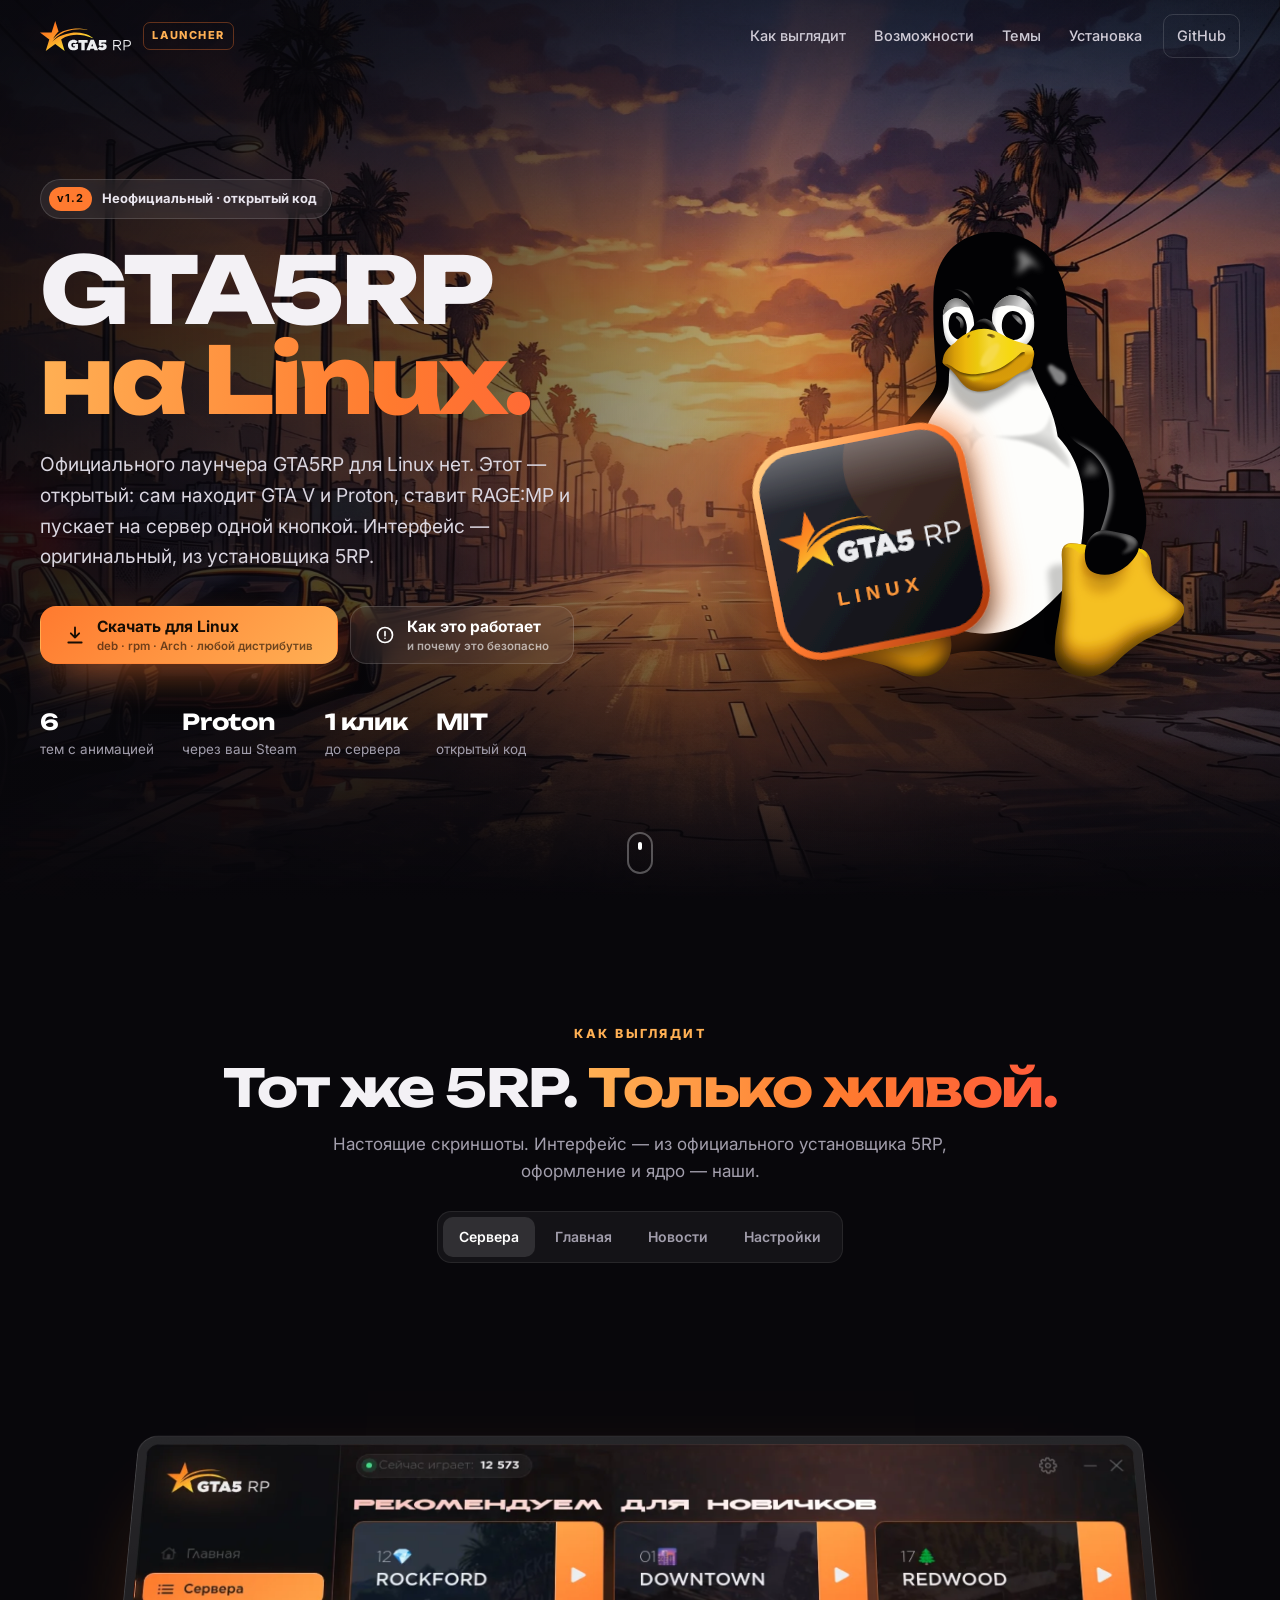
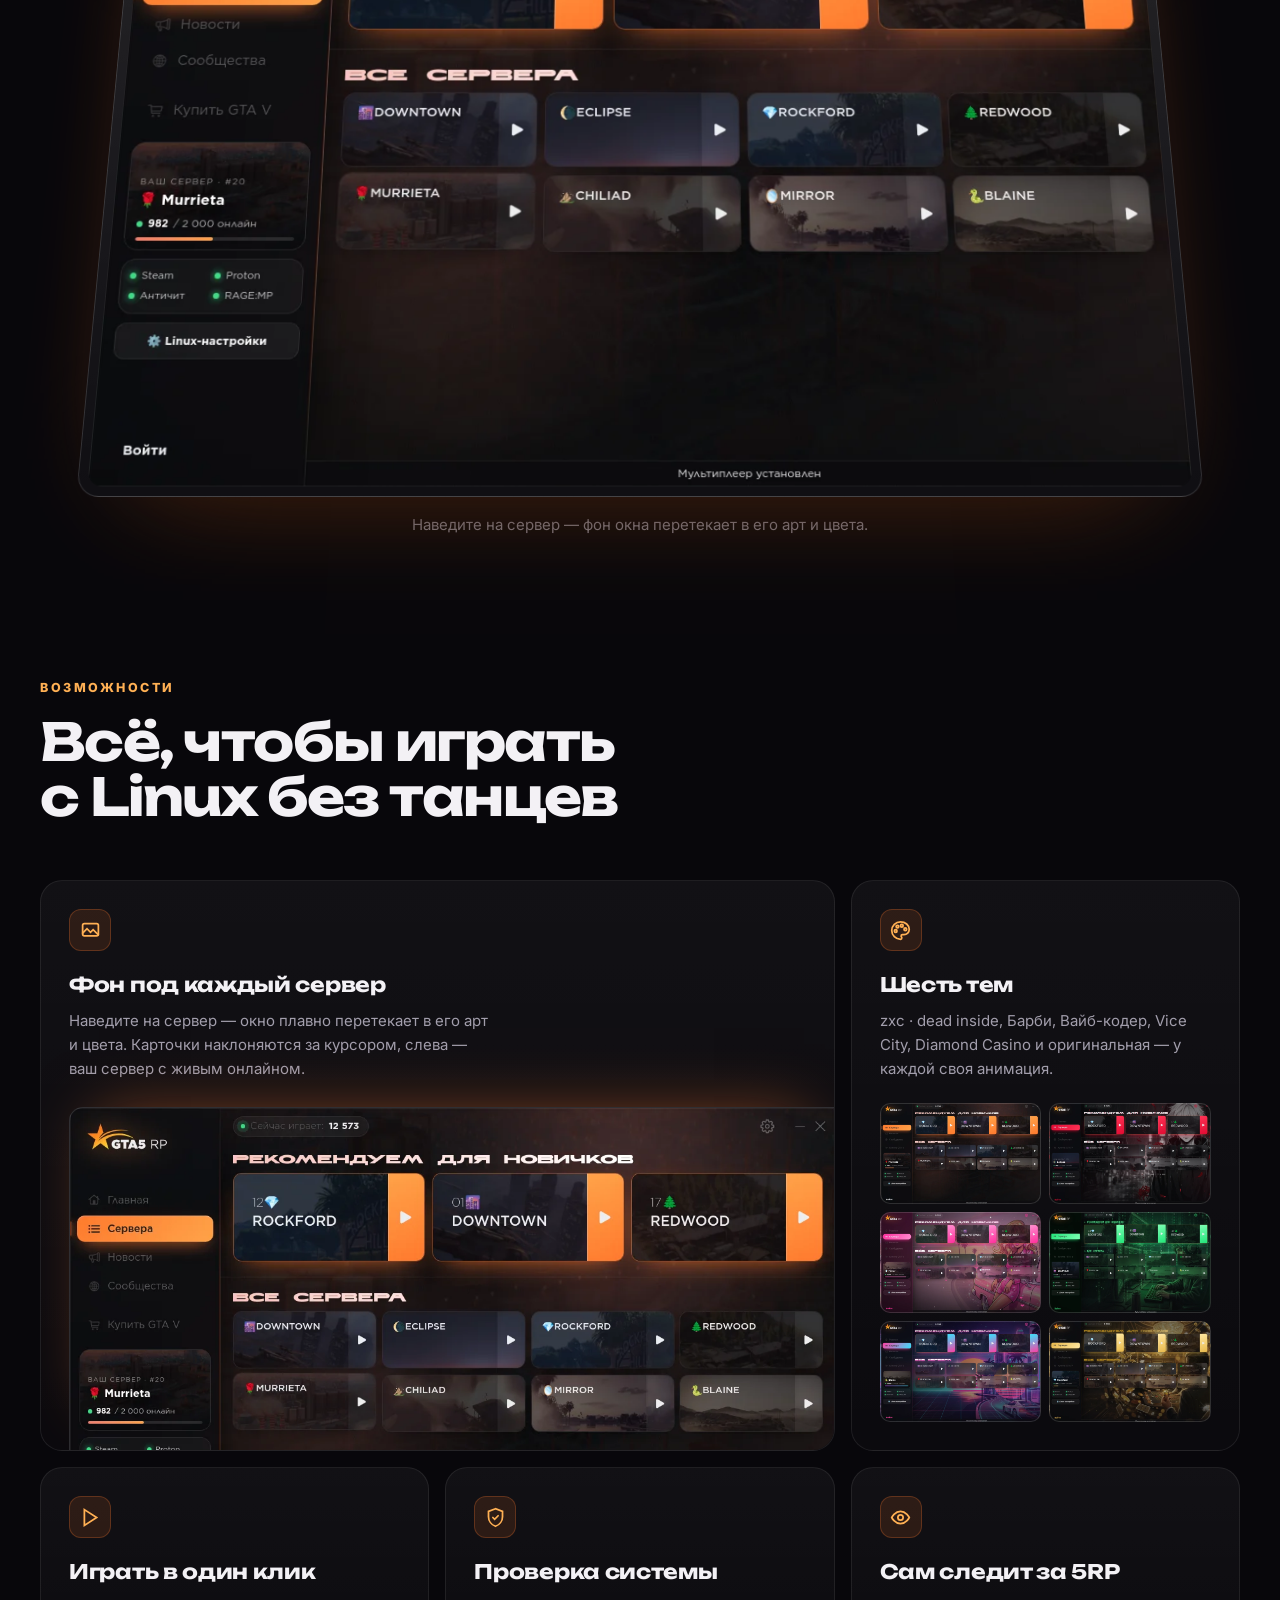
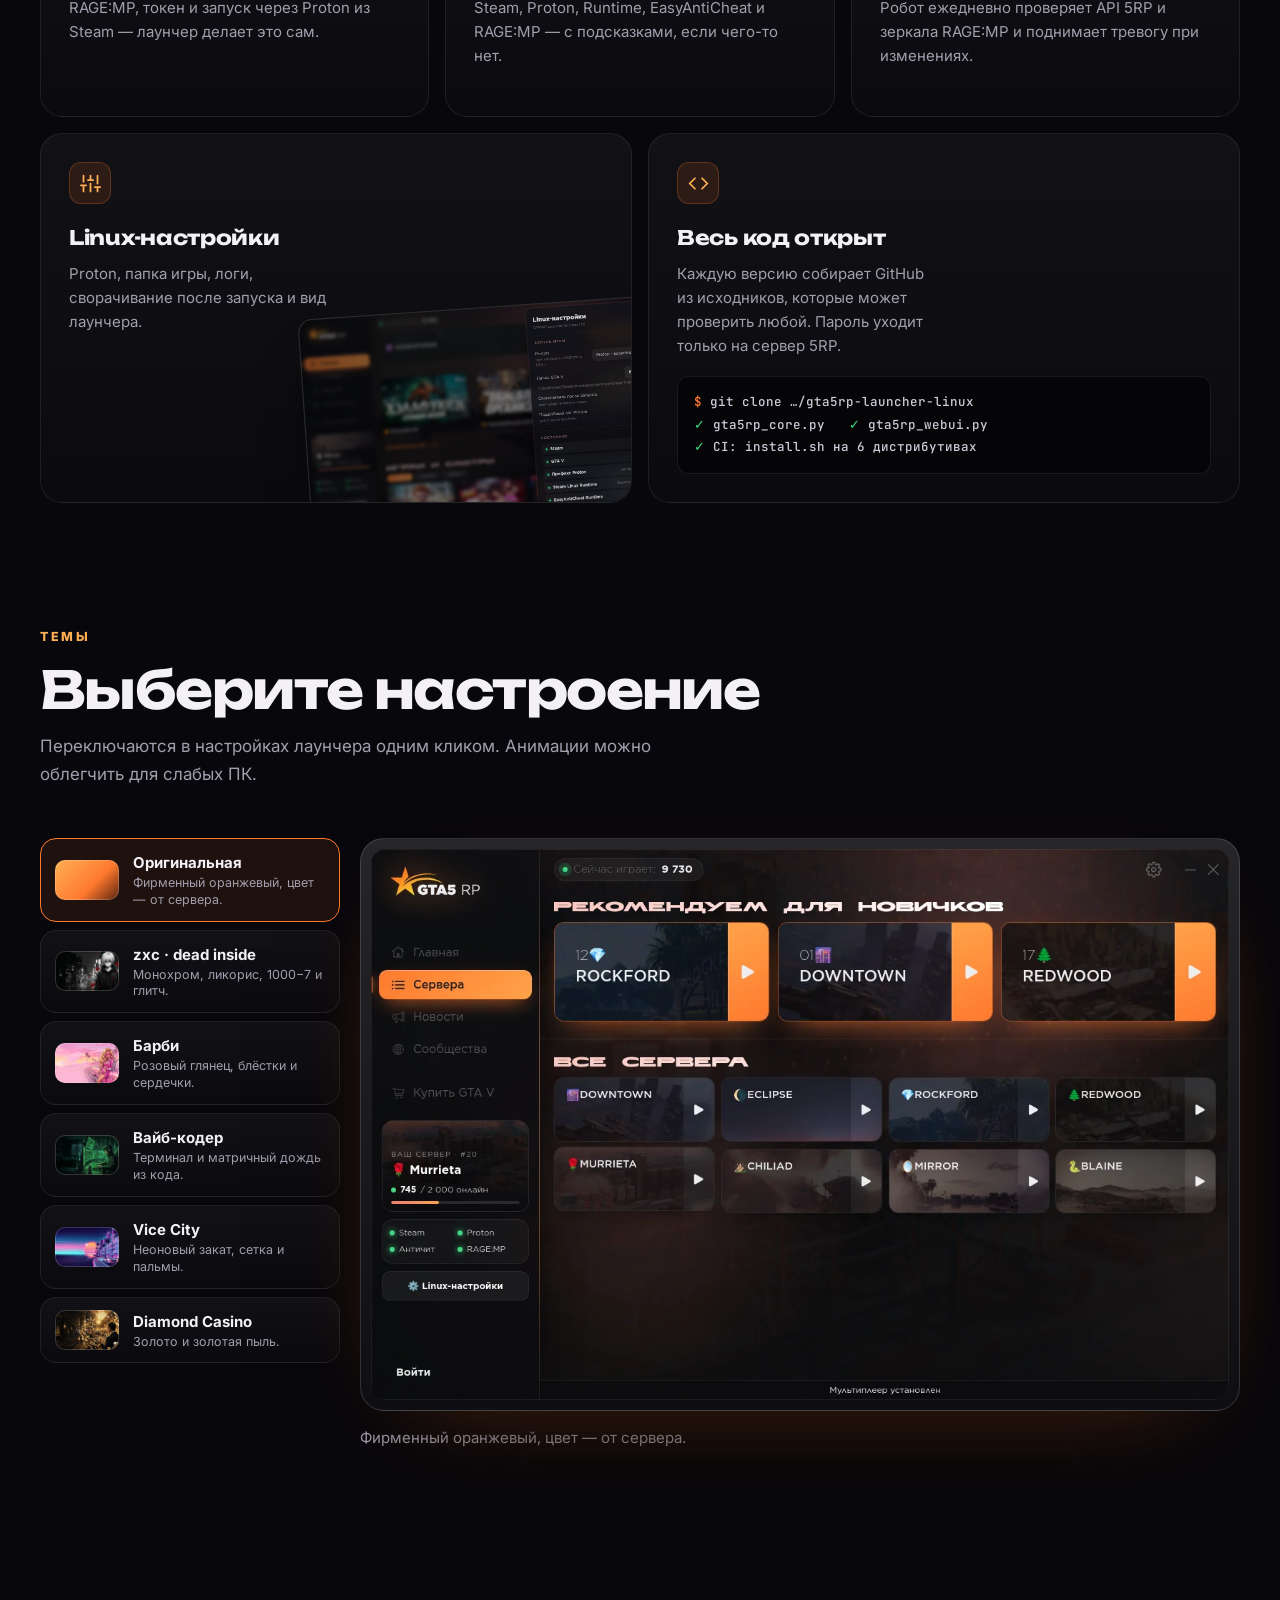
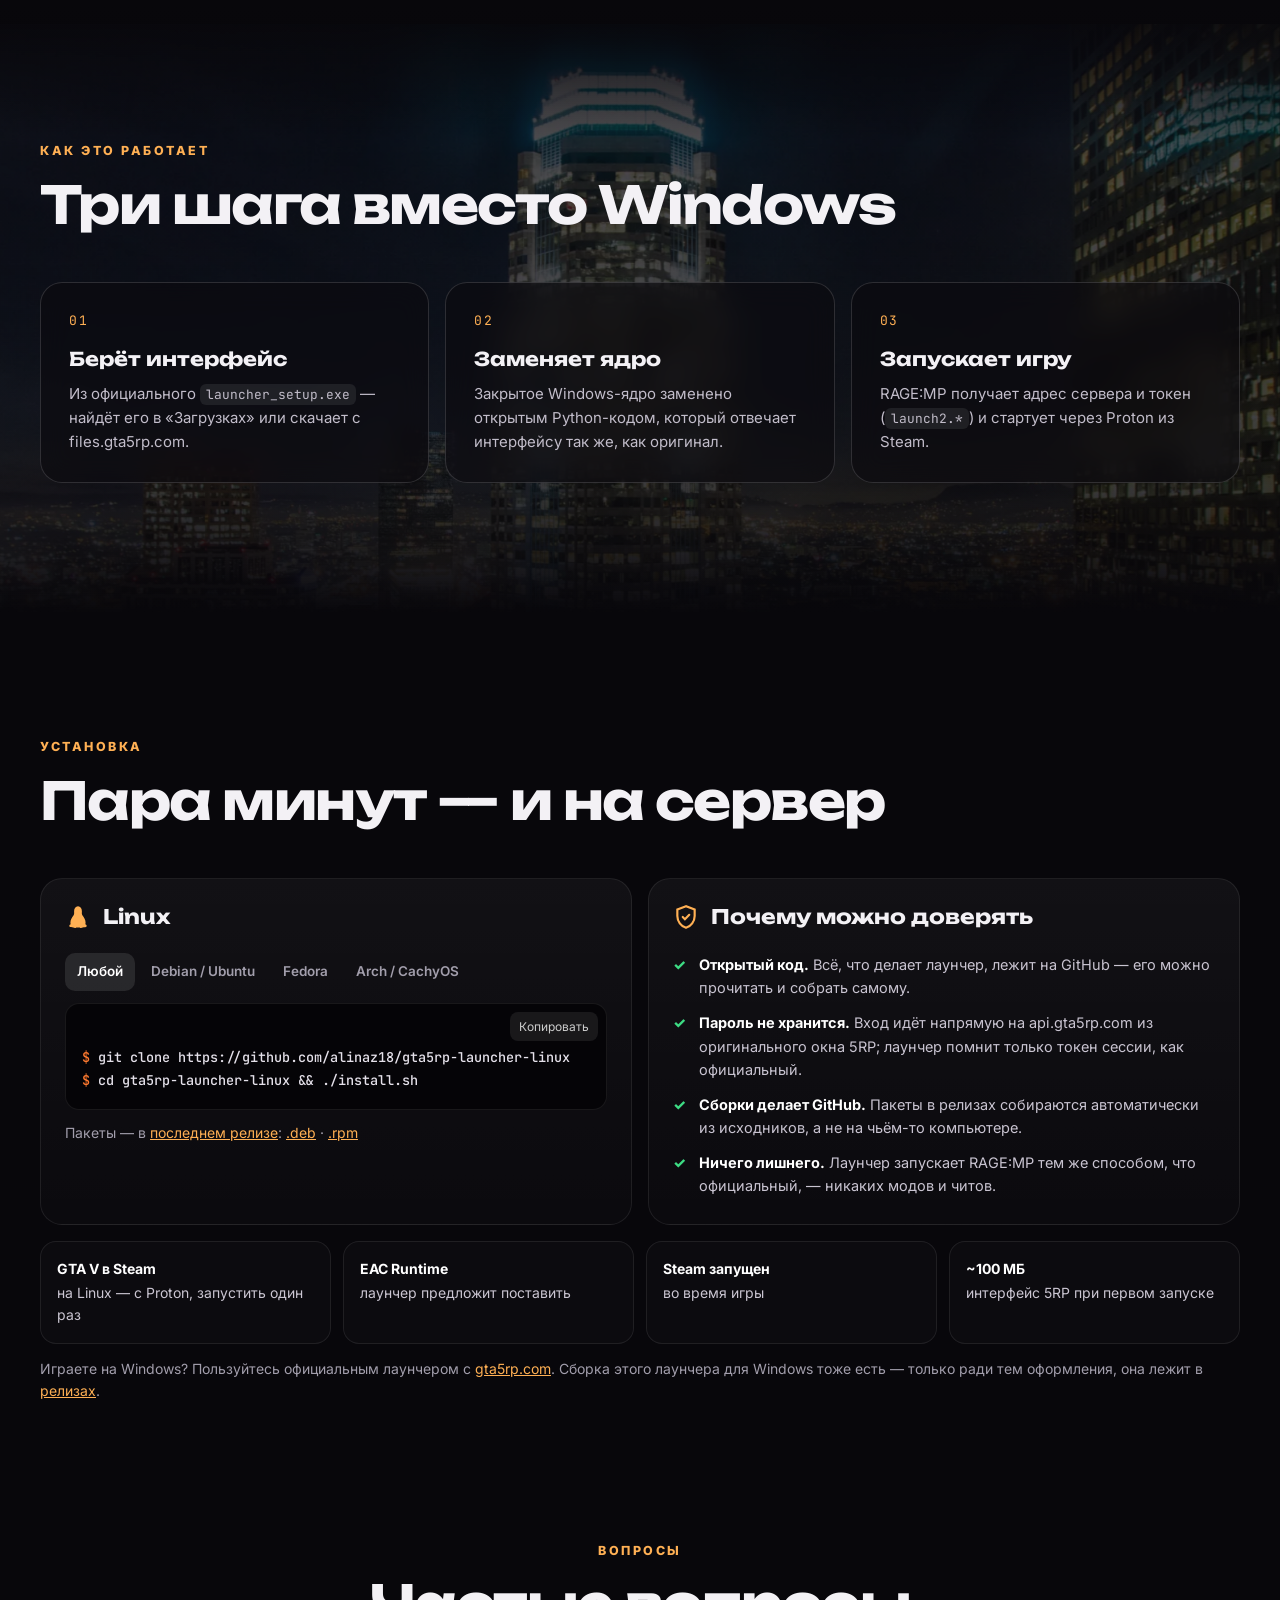
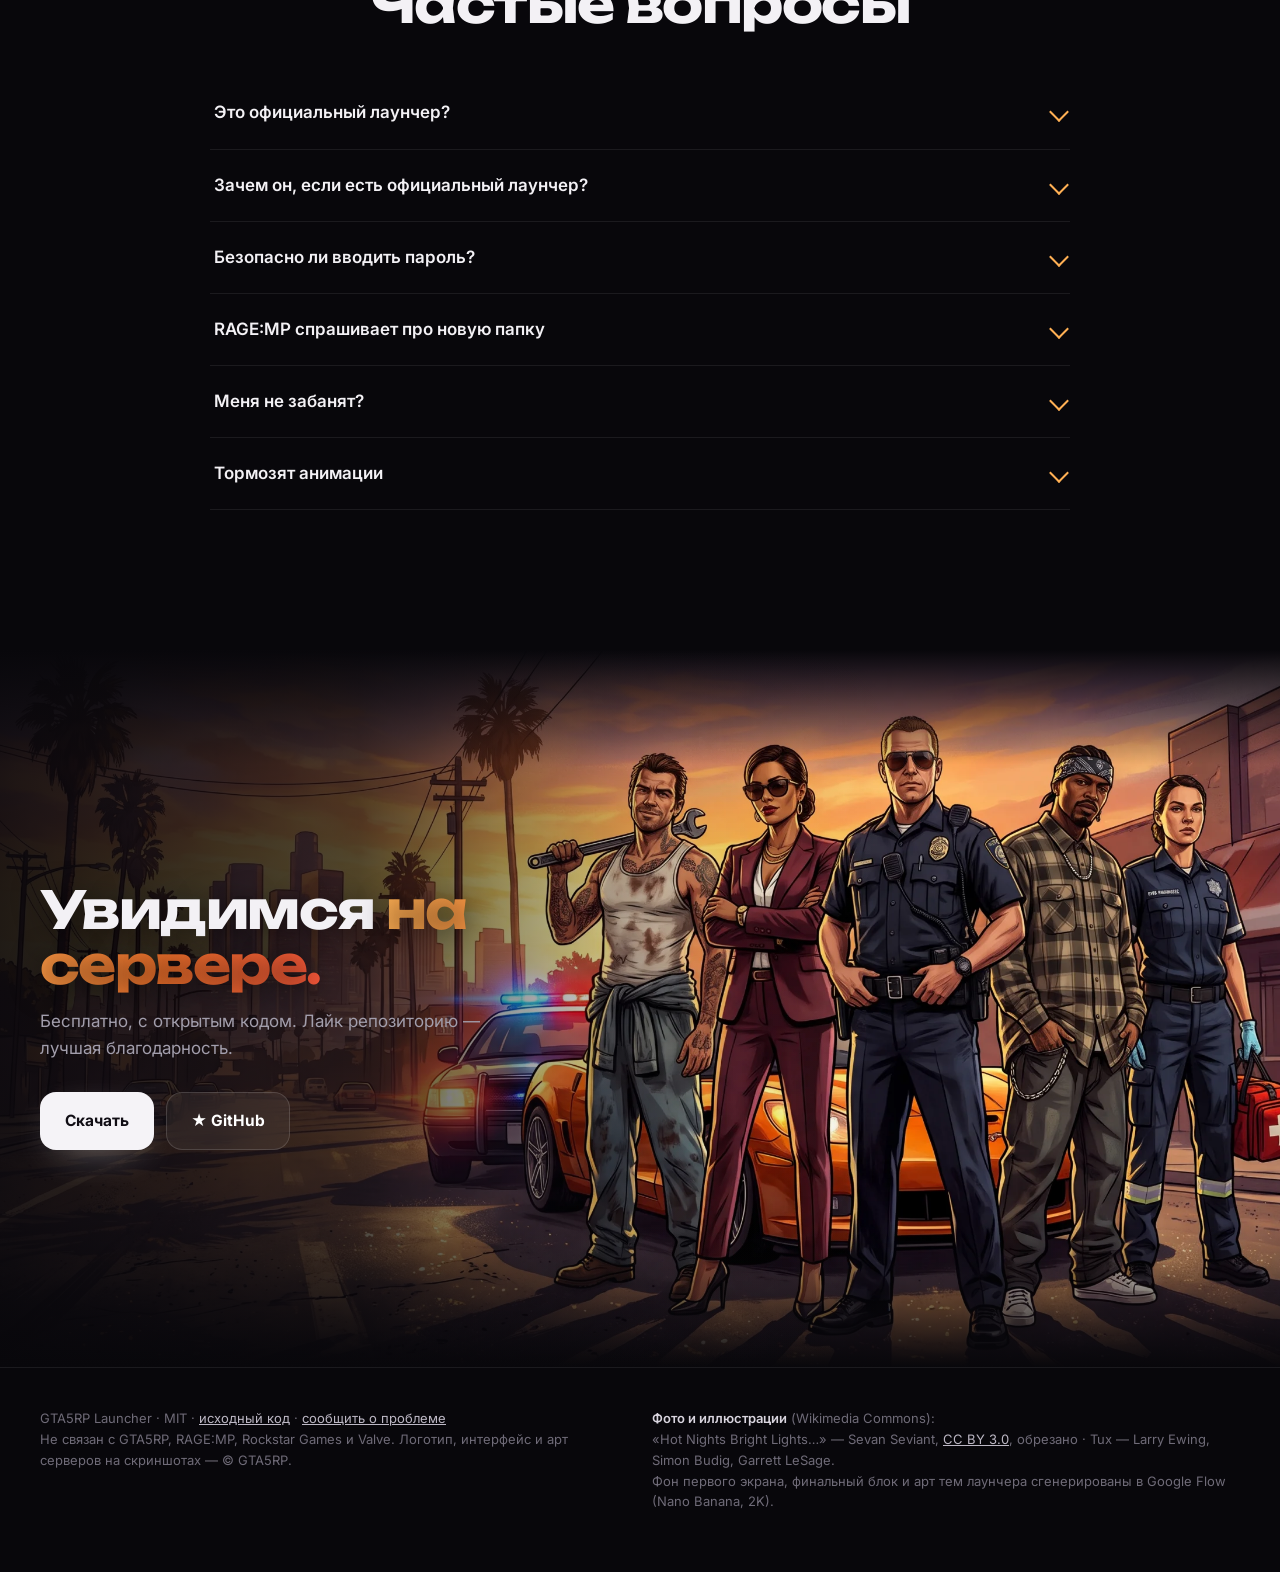
==== commit afa8b954: "Site: Linux-first (no Windows CTA), trust section, FAQ on official launcher and password safety, Tux" ====
--- a/docs/index.html
+++ b/docs/index.html
@@ -3,9 +3,9 @@
 <head>
 <meta charset="utf-8">
 <meta name="viewport" content="width=device-width, initial-scale=1">
-<title>GTA5RP Launcher — Linux и Windows</title>
-<meta name="description" content="Неофициальный лаунчер GTA5RP для Linux и Windows: оригинальный интерфейс 5RP, живой фон под сервер, шесть тем и запуск через Proton.">
-<meta property="og:title" content="GTA5RP Launcher — Linux и Windows">
+<title>GTA5RP на Linux — открытый лаунчер</title>
+<meta name="description" content="Официального лаунчера GTA5RP для Linux нет. Этот открытый лаунчер находит GTA V и Proton, ставит RAGE:MP и пускает на сервер 5RP одной кнопкой.">
+<meta property="og:title" content="GTA5RP на Linux — открытый лаунчер">
 <meta property="og:description" content="Играй на GTA5RP с Linux: оригинальный интерфейс, живой фон под сервер, шесть тем, запуск через Proton.">
 <meta property="og:image" content="https://alinaz18.github.io/gta5rp-launcher-linux/shots/servers.webp">
 <meta name="theme-color" content="#08070b">
@@ -128,7 +128,9 @@
 .t-f { grid-column: span 3; } .t-g { grid-column: span 3; }
 .t-f .shot2 { position: absolute; right: -40px; bottom: -40px; width: 62%; aspect-ratio: 1200/770; border-radius: 14px; border: 1px solid var(--line2);
   background: url(shots/settings.webp) right top / cover no-repeat; transform: rotate(-4deg); box-shadow: 0 30px 60px -20px #000; z-index: -1; opacity: .9; }
-.t-g .shot2 { position: absolute; right: -40px; bottom: -40px; width: 62%; aspect-ratio: 1200/770; border-radius: 14px; border: 1px solid var(--line2);
+.t-g .mini { margin: 18px 0 0; padding: 14px 16px; border-radius: 12px; background: #050407; border: 1px solid var(--line); font: 500 12.5px/1.8 "JetBrains Mono", monospace; color: #cfcad8; white-space: pre; overflow: hidden; }
+.t-g .mini span { color: var(--or); } .t-g .mini i { font-style: normal; color: #3ddc84; }
+.t-g .shot2-unused { position: absolute; right: -40px; bottom: -40px; width: 62%; aspect-ratio: 1200/770; border-radius: 14px; border: 1px solid var(--line2);
   background: url(shots/windows.webp) left top / cover no-repeat; transform: rotate(4deg); box-shadow: 0 30px 60px -20px #000; z-index: -1; opacity: .9; }
 .t-f p, .t-g p { max-width: 260px; }
 @media (max-width: 940px) {
@@ -173,14 +175,20 @@
 .tabs button { all: unset; cursor: pointer; padding: 8px 12px; border-radius: 10px; font-size: 13.5px; font-weight: 600; color: var(--muted); }
 .tabs button.on { background: rgba(255,255,255,.1); color: #fff; }
 .pane { display: none; } .pane.on { display: block; }
-.term { position: relative; border-radius: 14px; background: #050407; border: 1px solid var(--line); padding: 16px 70px 16px 16px; overflow-x: auto; }
+.term { position: relative; border-radius: 14px; background: #050407; border: 1px solid var(--line); padding: 42px 16px 16px; overflow-x: auto; }
 .term pre { margin: 0; font: 500 13.5px/1.75 "JetBrains Mono", monospace; color: #e5e1ea; white-space: pre; }
 .term .p { color: var(--or); user-select: none; }
-.copy { all: unset; position: absolute; top: 10px; right: 10px; cursor: pointer; font-size: 12px; padding: 5px 9px; border-radius: 8px; background: rgba(255,255,255,.08); color: #ccc; }
+.copy { all: unset; position: absolute; top: 8px; right: 8px; cursor: pointer; font-size: 12px; padding: 5px 9px; border-radius: 8px; background: rgba(255,255,255,.08); color: #ccc; }
 .copy:hover { background: rgba(255,255,255,.15); color: #fff; }
 .note { color: var(--muted); font-size: 14px; margin: 0; }
 .note a { color: var(--or2); }
 .oscard .btn { width: 100%; justify-content: flex-start; }
+.trust { margin: 0; padding: 0; list-style: none; display: grid; gap: 12px; }
+.trust li { position: relative; padding-left: 26px; color: #c9c4d1; font-size: 14.5px; }
+.trust li::before { content: "✓"; position: absolute; left: 0; top: 0; color: #3ddc84; font-weight: 800; }
+.trust b { color: #fff; }
+.winnote { margin-top: 14px; color: var(--muted); font-size: 14px; }
+.winnote a { color: var(--or2); }
 .req { display: grid; grid-template-columns: repeat(4, 1fr); gap: 12px; margin-top: 16px; }
 @media (max-width: 900px) { .req { grid-template-columns: 1fr 1fr; } }
 .req div { padding: 16px; border-radius: 16px; border: 1px solid var(--line); font-size: 14px; color: #cbc6d2; background: rgba(255,255,255,.02); }
@@ -236,20 +244,20 @@
     <div>
       <span class="eyebrow rv"><b id="vtag">v1.2</b> Неофициальный · открытый код</span>
       <h1 class="rv">GTA5RP<span class="grad">на Linux.</span></h1>
-      <p class="lead rv">Оригинальный интерфейс 5RP в новом оформлении. Лаунчер сам находит GTA V и Proton, ставит RAGE:MP и пускает на сервер одной кнопкой. Есть версия для Windows.</p>
+      <p class="lead rv">Официального лаунчера GTA5RP для Linux нет. Этот — открытый: сам находит GTA V и Proton, ставит RAGE:MP и пускает на сервер одной кнопкой. Интерфейс — оригинальный, из установщика 5RP.</p>
       <div class="cta rv">
-        <a class="btn white" href="#install">
+        <a class="btn orange" href="#install">
           <svg viewBox="0 0 24 24" fill="none" stroke="currentColor" stroke-width="2.2" stroke-linecap="round" stroke-linejoin="round"><path d="M12 3v12m0 0-5-5m5 5 5-5M4 21h16"/></svg>
           <span>Скачать для Linux<small id="v1">deb · rpm · Arch · любой дистрибутив</small></span></a>
-        <a class="btn orange" id="dl-win" href="https://github.com/alinaz18/gta5rp-launcher-linux/releases/latest">
-          <svg viewBox="0 0 24 24" fill="currentColor"><path d="M3 5.5l7.5-1v7H3zM11.5 4.3 21 3v8.5h-9.5zM3 12.5h7.5v7L3 18.5zM11.5 12.5H21V21l-9.5-1.3z"/></svg>
-          <span>Скачать для Windows<small id="v2">установщик · portable</small></span></a>
+        <a class="btn" href="#how">
+          <svg viewBox="0 0 24 24" fill="none" stroke="currentColor" stroke-width="2" stroke-linecap="round"><circle cx="12" cy="12" r="9"/><path d="M12 8v5m0 3h.01"/></svg>
+          <span>Как это работает<small>и почему это безопасно</small></span></a>
       </div>
       <div class="facts rv">
-        <div><b>6</b>тем с анимацией</div><div><b>2</b>системы: Linux и Windows</div><div><b>1 клик</b>до сервера</div><div><b>MIT</b>открытый код</div>
-      </div>
-    </div>
-    <div class="hero-art rv"><img src="img/tux-5rp.svg" alt="Tux держит карточку GTA5RP" width="600" height="580"></div>
+        <div><b>6</b>тем с анимацией</div><div><b>Proton</b>через ваш Steam</div><div><b>1 клик</b>до сервера</div><div><b>MIT</b>открытый код</div>
+      </div>
+    </div>
+    <div class="hero-art rv"><img src="img/tux-5rp.svg" alt="Tux с карточкой GTA5RP" width="600" height="580"></div>
   </div>
   <div class="scroll-hint" aria-hidden="true"></div>
 </header>
@@ -304,10 +312,12 @@
         <div class="shot2" aria-hidden="true"></div>
       </div>
       <div class="tile t-g rv">
-        <div class="ic"><svg viewBox="0 0 24 24" fill="currentColor"><path d="M3 5.5l7.5-1v7H3zM11.5 4.3 21 3v8.5h-9.5zM3 12.5h7.5v7L3 18.5zM11.5 12.5H21V21l-9.5-1.3z"/></svg></div>
-        <h3>И для Windows</h3>
-        <p>Тот же вид и темы. Официальный лаунчер 5RP скачается и поставится сам.</p>
-        <div class="shot2" aria-hidden="true"></div>
+        <div class="ic"><svg viewBox="0 0 24 24" fill="none" stroke="currentColor" stroke-width="2" stroke-linecap="round"><path d="m16 18 6-6-6-6M8 6l-6 6 6 6"/></svg></div>
+        <h3>Весь код открыт</h3>
+        <p>Каждую версию собирает GitHub из исходников, которые может проверить любой. Пароль уходит только на сервер 5RP.</p>
+        <pre class="mini" aria-hidden="true"><span>$</span> git clone …/gta5rp-launcher-linux
+<i>✓</i> gta5rp_core.py   <i>✓</i> gta5rp_webui.py
+<i>✓</i> CI: install.sh на 6 дистрибутивах</pre>
       </div>
     </div>
   </div>
@@ -357,13 +367,14 @@
         </div>
       </div>
       <div class="oscard rv">
-        <header><svg viewBox="0 0 24 24" fill="currentColor"><path d="M3 5.5l7.5-1v7H3zM11.5 4.3 21 3v8.5h-9.5zM3 12.5h7.5v7L3 18.5zM11.5 12.5H21V21l-9.5-1.3z"/></svg>Windows 10 / 11</header>
+        <header><svg viewBox="0 0 24 24" fill="none" stroke="currentColor" stroke-width="2" stroke-linecap="round"><path d="M12 2 4 5v6c0 5 3.4 9.5 8 11 4.6-1.5 8-6 8-11V5l-8-3z"/><path d="m9 12 2 2 4-4"/></svg>Почему можно доверять</header>
         <div class="body">
-          <a class="btn orange asset" data-ext=".exe" href="https://github.com/alinaz18/gta5rp-launcher-linux/releases/latest">
-            <svg viewBox="0 0 24 24" fill="none" stroke="currentColor" stroke-width="2.2" stroke-linecap="round" stroke-linejoin="round"><path d="M12 3v12m0 0-5-5m5 5 5-5M4 21h16"/></svg><span>Установщик<small>GTA5RP-Launcher-Setup.exe</small></span></a>
-          <a class="btn asset" data-ext=".zip" href="https://github.com/alinaz18/gta5rp-launcher-linux/releases/latest">
-            <svg viewBox="0 0 24 24" fill="none" stroke="currentColor" stroke-width="2" stroke-linecap="round"><path d="M21 8v13H3V8M1 3h22v5H1zM10 12h4"/></svg><span>Portable-версия<small>распаковать и запустить</small></span></a>
-          <p class="note">Тот же интерфейс, фон и темы. RAGE:MP запускается напрямую. Официальный лаунчер 5RP скачается и поставится автоматически.</p>
+          <ul class="trust">
+            <li><b>Открытый код.</b> Всё, что делает лаунчер, лежит на GitHub — его можно прочитать и собрать самому.</li>
+            <li><b>Пароль не хранится.</b> Вход идёт напрямую на api.gta5rp.com из оригинального окна 5RP; лаунчер помнит только токен сессии, как официальный.</li>
+            <li><b>Сборки делает GitHub.</b> Пакеты в релизах собираются автоматически из исходников, а не на чьём-то компьютере.</li>
+            <li><b>Ничего лишнего.</b> Лаунчер запускает RAGE:MP тем же способом, что официальный, — никаких модов и читов.</li>
+          </ul>
         </div>
       </div>
     </div>
@@ -373,6 +384,7 @@
       <div><b>Steam запущен</b>во время игры</div>
       <div><b>~100 МБ</b>интерфейс 5RP при первом запуске</div>
     </div>
+    <p class="winnote rv">Играете на Windows? Пользуйтесь официальным лаунчером с <a href="https://gta5rp.com">gta5rp.com</a>. Сборка этого лаунчера для Windows тоже есть — только ради тем оформления, она лежит в <a href="https://github.com/alinaz18/gta5rp-launcher-linux/releases/latest">релизах</a>.</p>
   </div>
 </section>
 
@@ -380,7 +392,8 @@
   <div class="wrap center"><span class="kicker rv">Вопросы</span><h2 class="rv">Частые вопросы</h2></div>
   <div class="wrap faq">
     <details class="rv"><summary>Это официальный лаунчер?</summary><p>Нет. Это независимый проект с открытым кодом, не связанный с GTA5RP, RAGE Multiplayer, Rockstar Games или Valve.</p></details>
-    <details class="rv"><summary>Зачем версия для Windows?</summary><p>Ради оформления: живой фон под сервер, темы и настройки. Внутри — тот же интерфейс 5RP и тот же способ запуска RAGE:MP.</p></details>
+    <details class="rv"><summary>Зачем он, если есть официальный лаунчер?</summary><p>Официальный лаунчер 5RP работает только на Windows. Этот — для тех, кто играет на Linux: он делает то же самое, но через Proton из Steam. На Windows проще пользоваться официальным.</p></details>
+    <details class="rv"><summary>Безопасно ли вводить пароль?</summary><p>Вход происходит в оригинальном окне 5RP и уходит напрямую на api.gta5rp.com — как в официальном лаунчере. Лаунчер сохраняет только токен сессии (его можно сбросить кнопкой «Выйти»). Весь код открыт на GitHub.</p></details>
     <details class="rv"><summary>RAGE:MP спрашивает про новую папку</summary><p>Это обычная проверка RAGE:MP при первом запуске — нажмите «OK». Если на Linux он спросит папку GTA V — выберите диск G:.</p></details>
     <details class="rv"><summary>Меня не забанят?</summary><p>Лаунчер делает то же, что официальный: передаёт адрес сервера и токен в RAGE:MP, античит работает как обычно. Гарантий нет — решения о блокировках принимает администрация 5RP.</p></details>
     <details class="rv"><summary>Тормозят анимации</summary><p>Настройки лаунчера → «Оформление» → анимации «Лёгкие» или «Выкл».</p></details>
@@ -423,7 +436,6 @@
     ['home', 'Главная', 'Главная 5RP: новости, видео, «Ваш сервер» с онлайном и индикаторы системы.'],
     ['news', 'Новости', 'Новости 5RP в стеклянном оформлении.'],
     ['settings', 'Настройки', 'Linux-настройки: Proton, папка GTA V, проверка системы, темы.'],
-    ['windows', 'Windows', 'Windows-версия — снято автотестом на настоящей Windows.'],
   ];
   function gallery(screen, cap, items, prefix, seg) {
     screen.innerHTML = items.map(([k, t], i) => `<img src="shots/${prefix}${k}.webp" alt="${t}" ${i ? 'loading="lazy"' : ''}>`).join('');
@@ -504,10 +516,8 @@
     if (!j) return;
     const find = (ext) => (j.assets || []).find((a) => a.name.endsWith(ext));
     $$('.asset').forEach((a) => { const f = find(a.dataset.ext); if (f) a.href = f.browser_download_url; });
-    const exe = find('.exe'); if (exe) $('#dl-win').href = exe.browser_download_url;
     $('#vtag').textContent = j.tag_name.replace(/\.0$/, '');
     $('#v1').textContent = `${j.tag_name} · deb · rpm · Arch · любой дистрибутив`;
-    $('#v2').textContent = `${j.tag_name} · установщик · portable`;
   }).catch(() => {});
 })();
 </script>
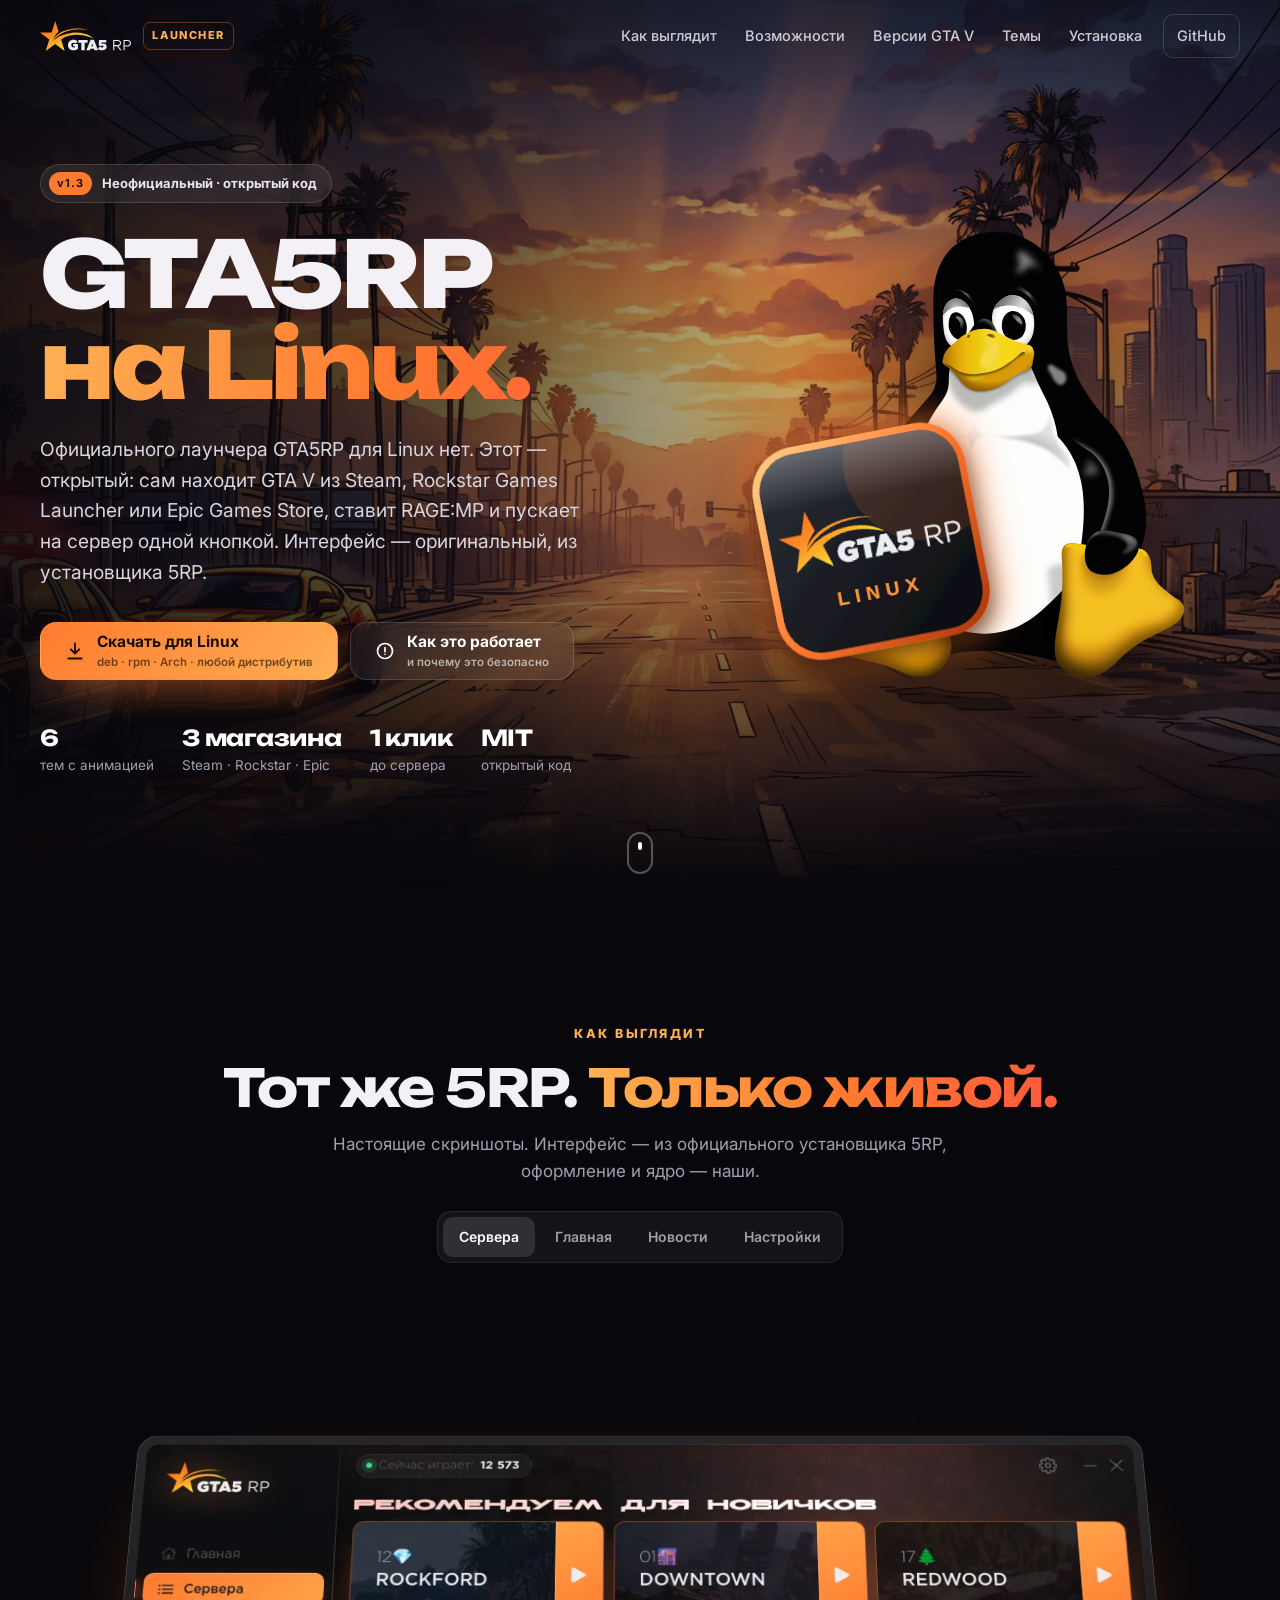
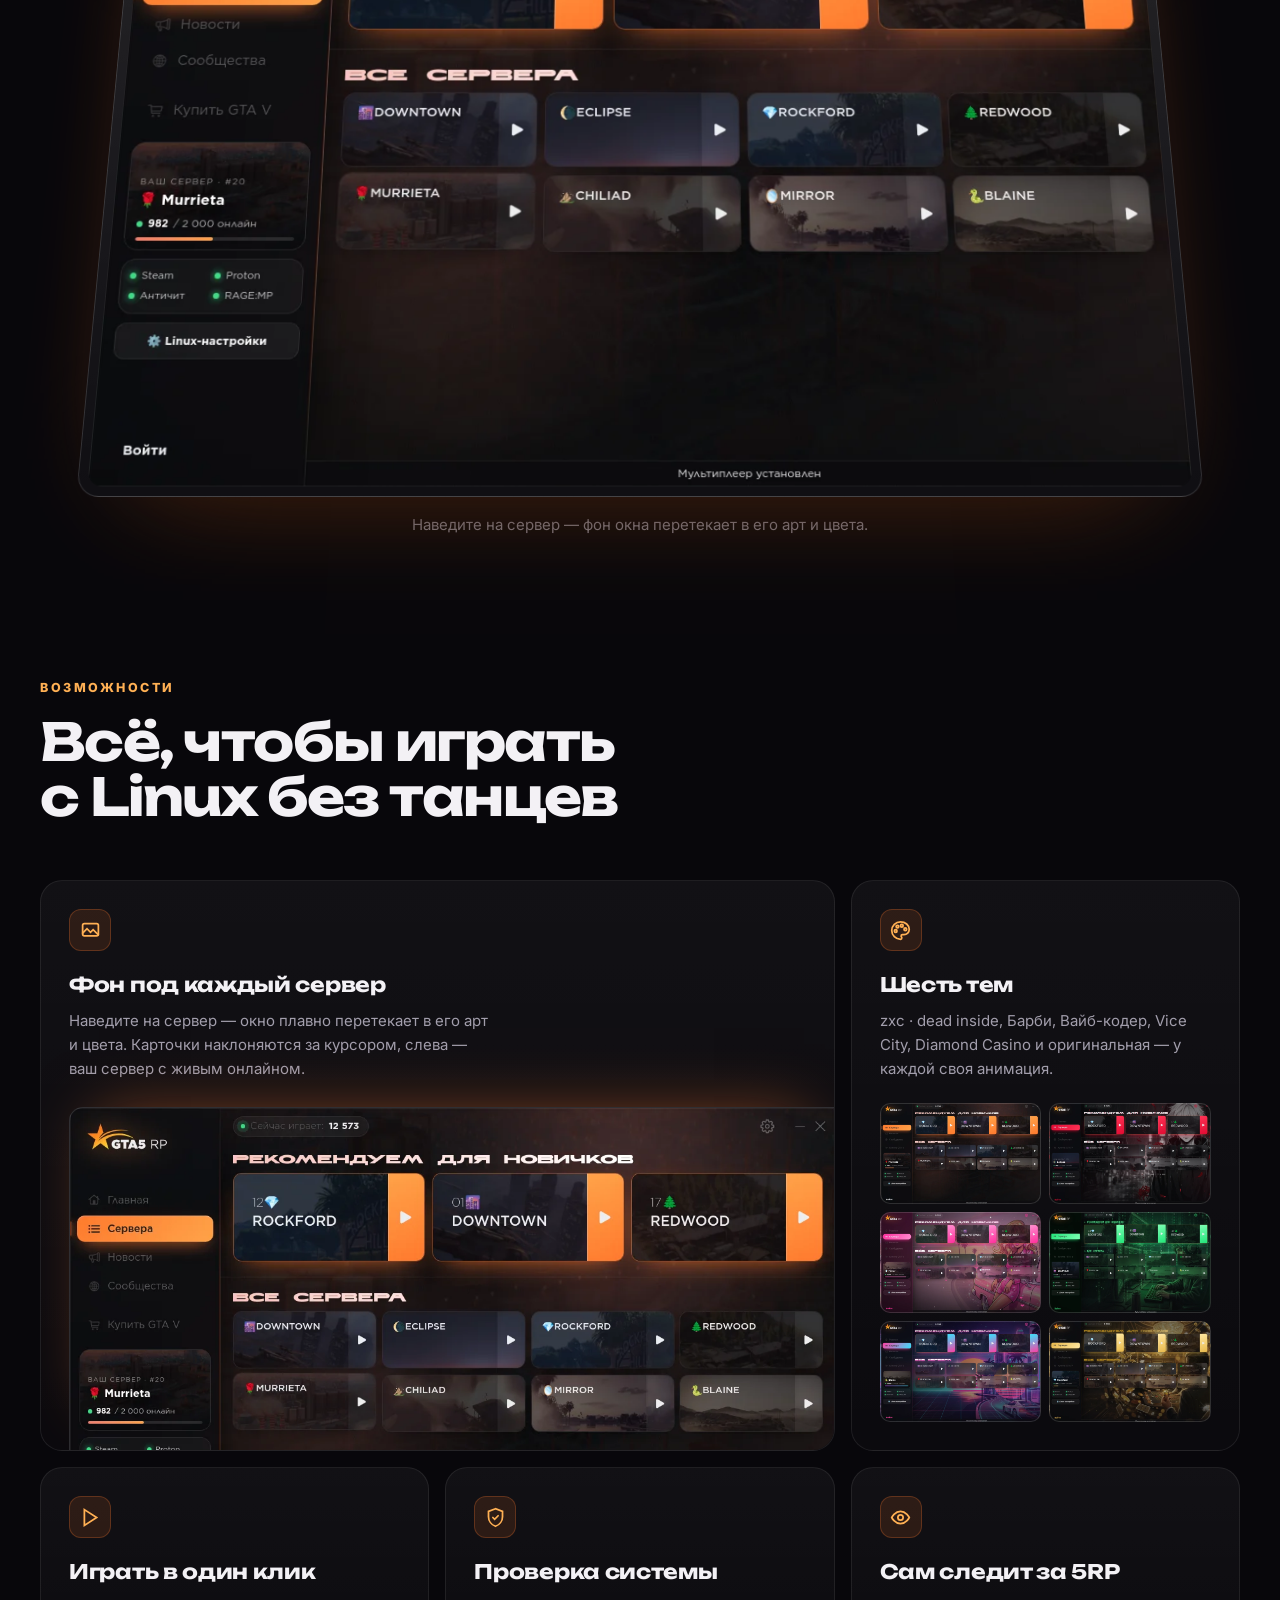
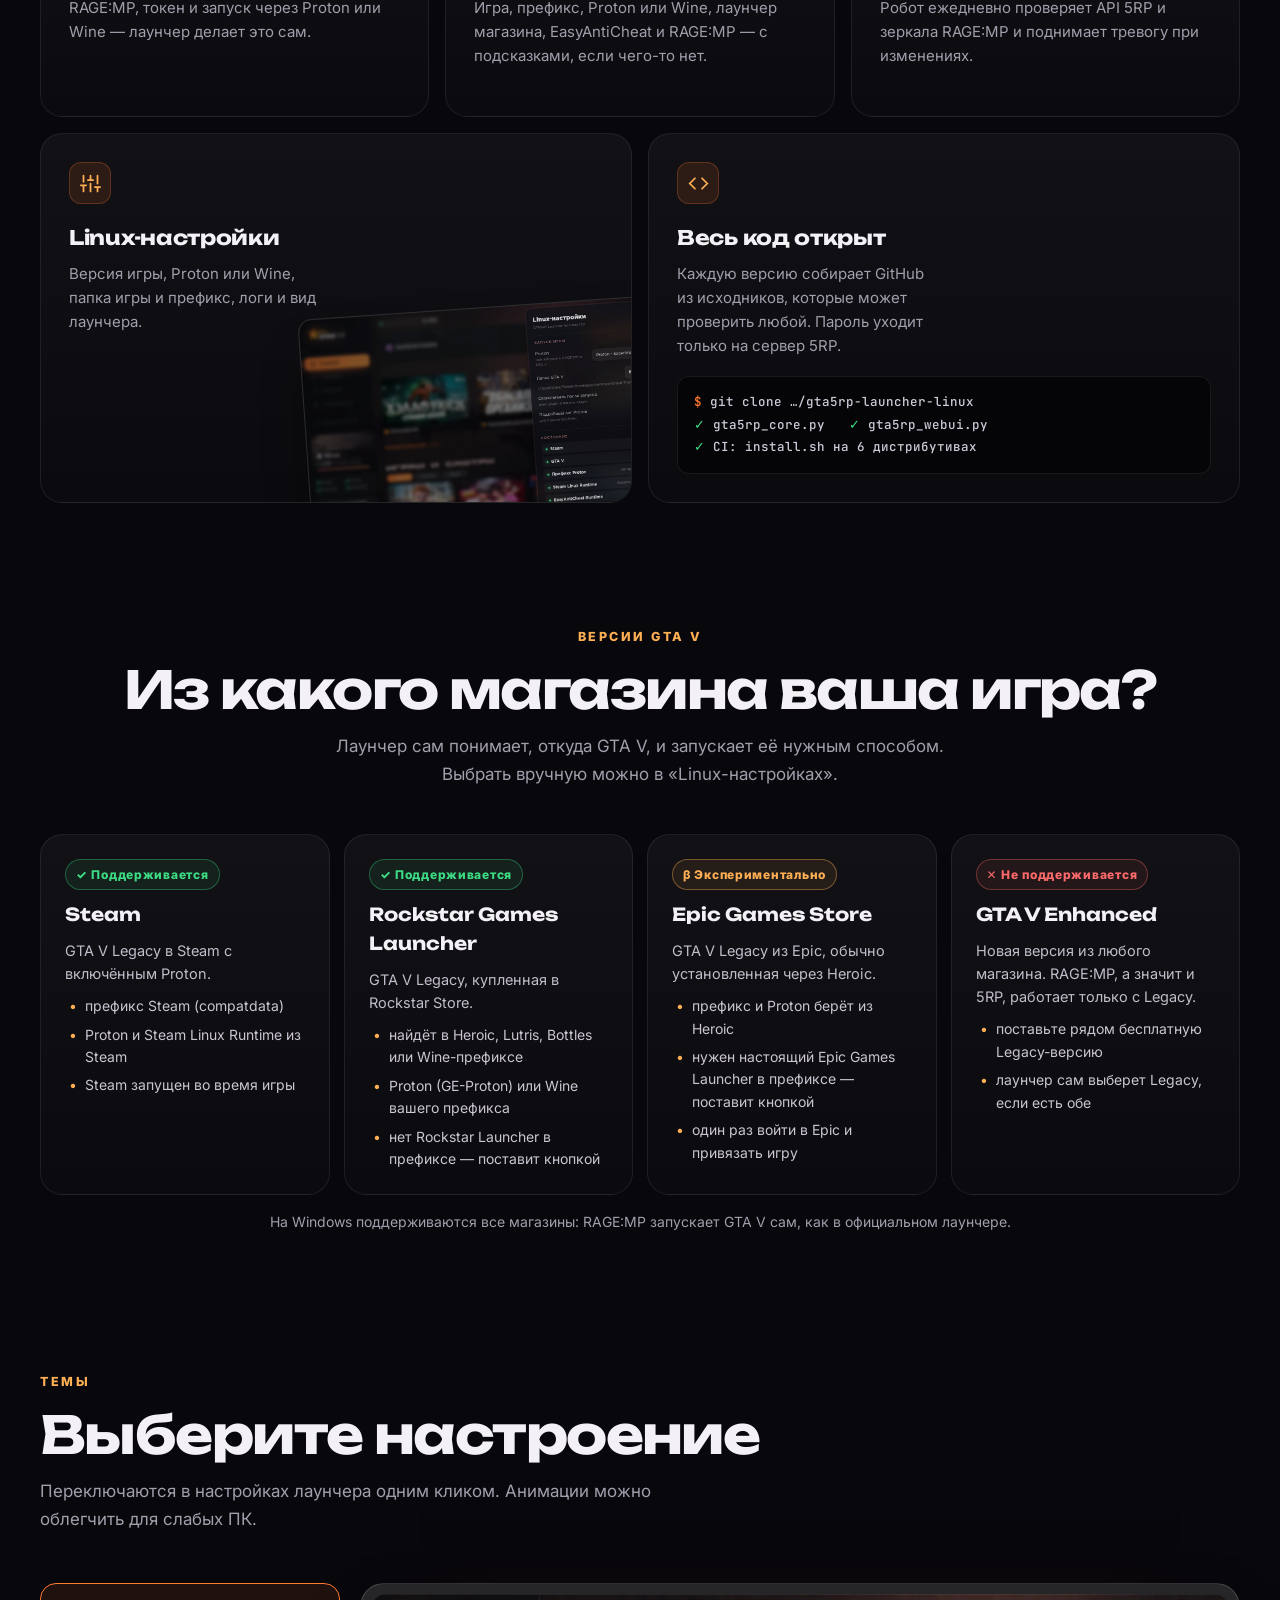
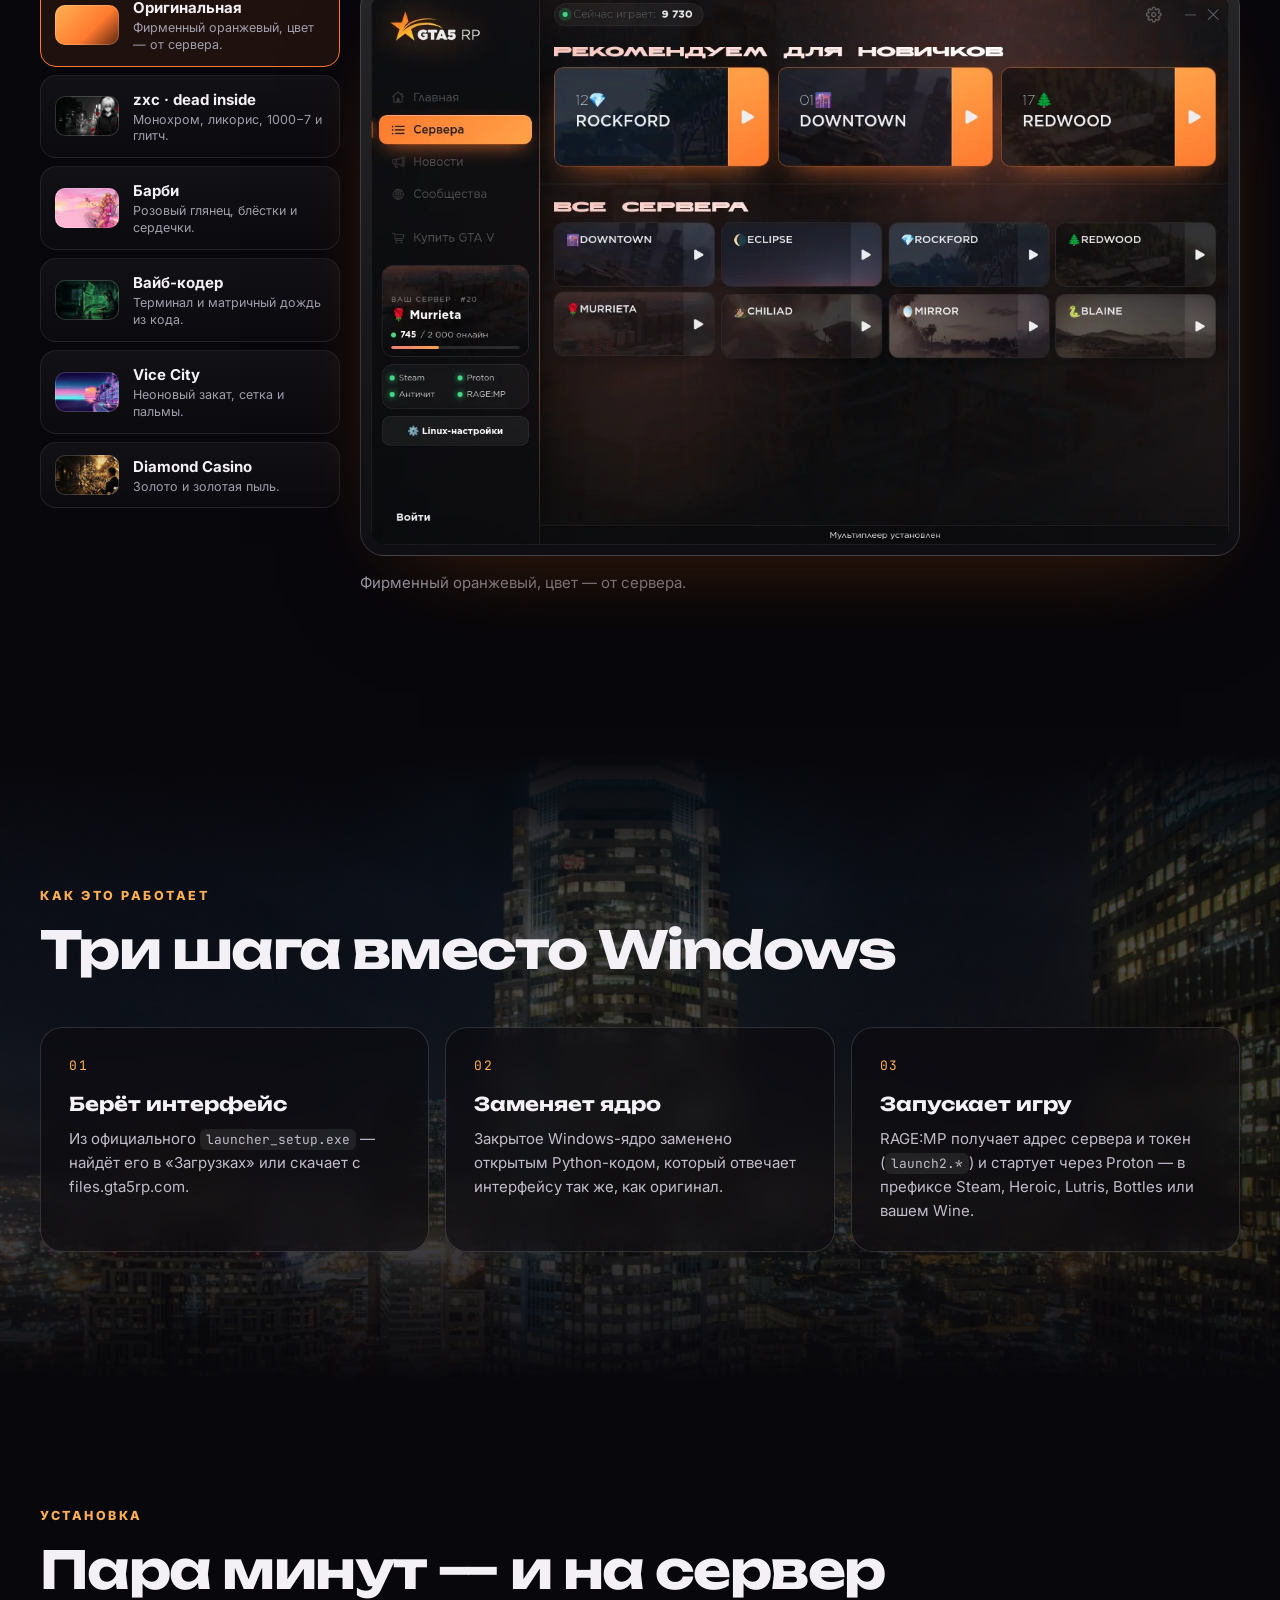
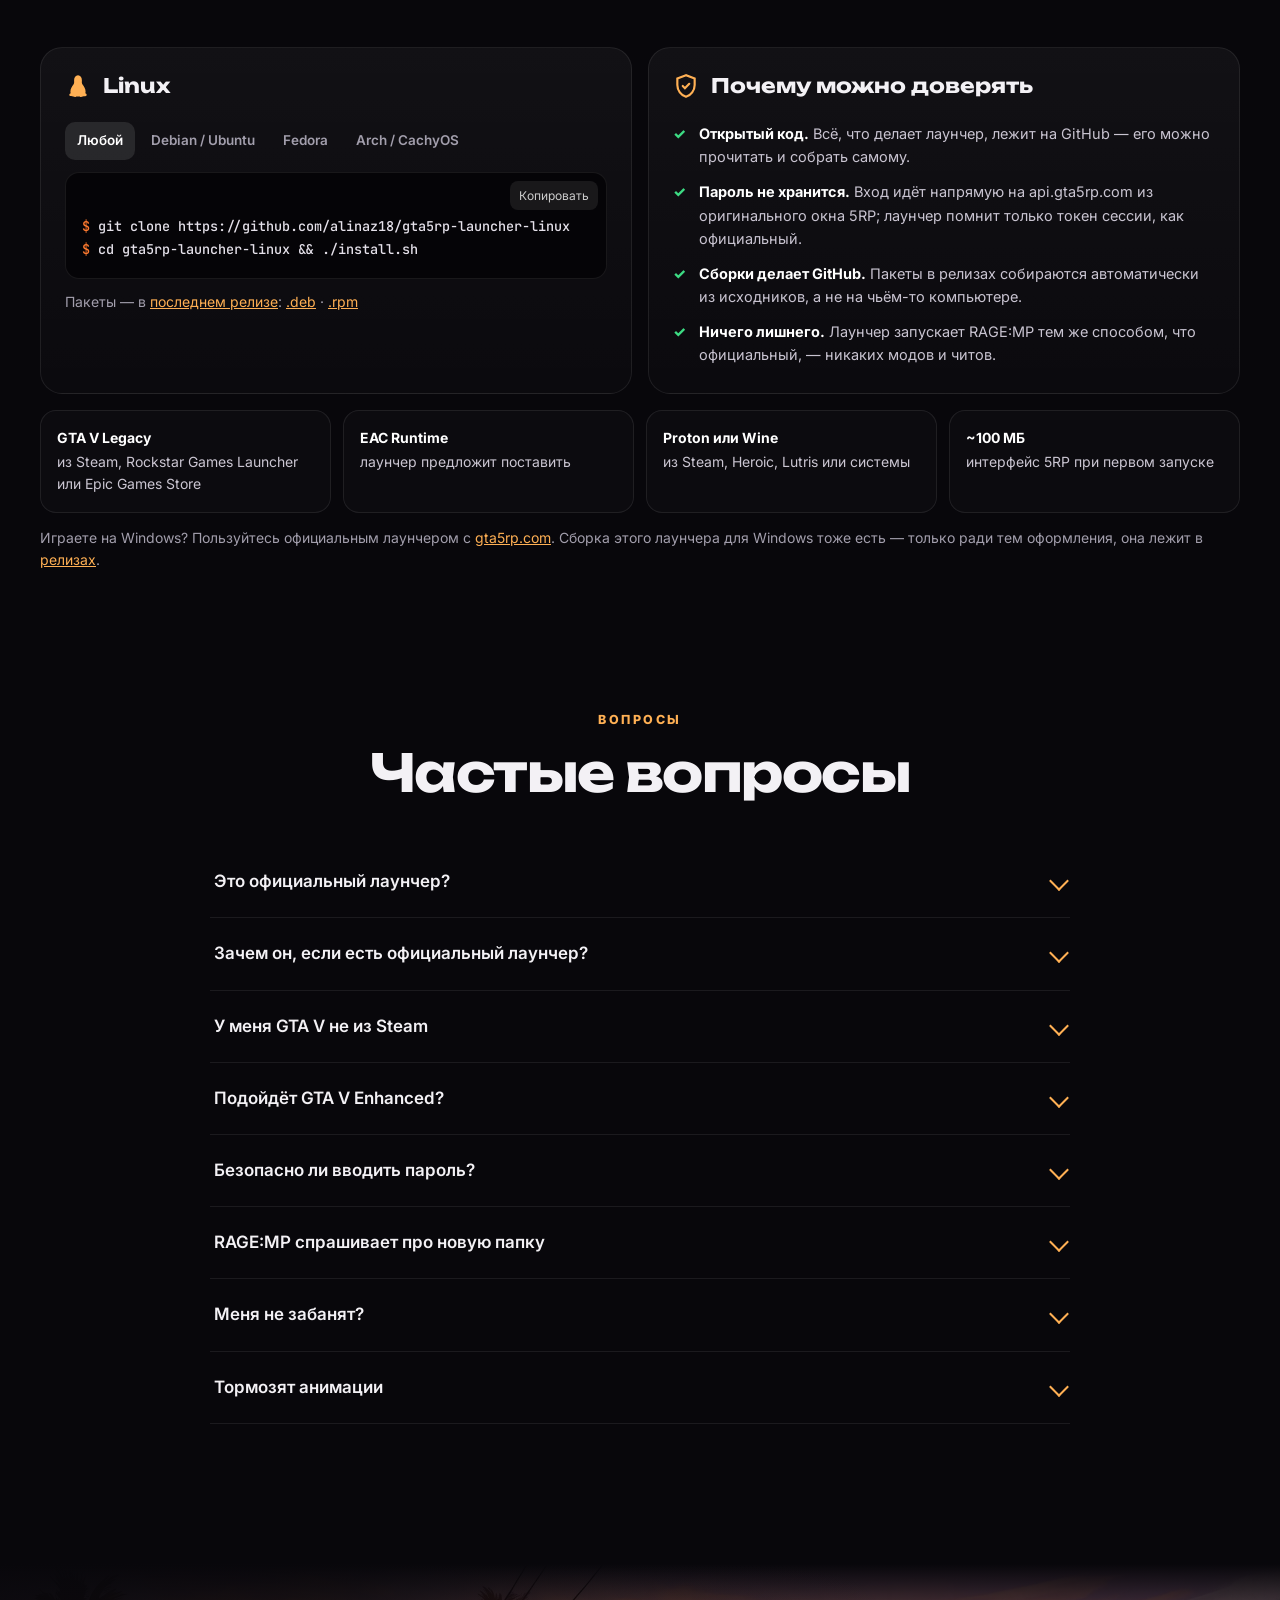
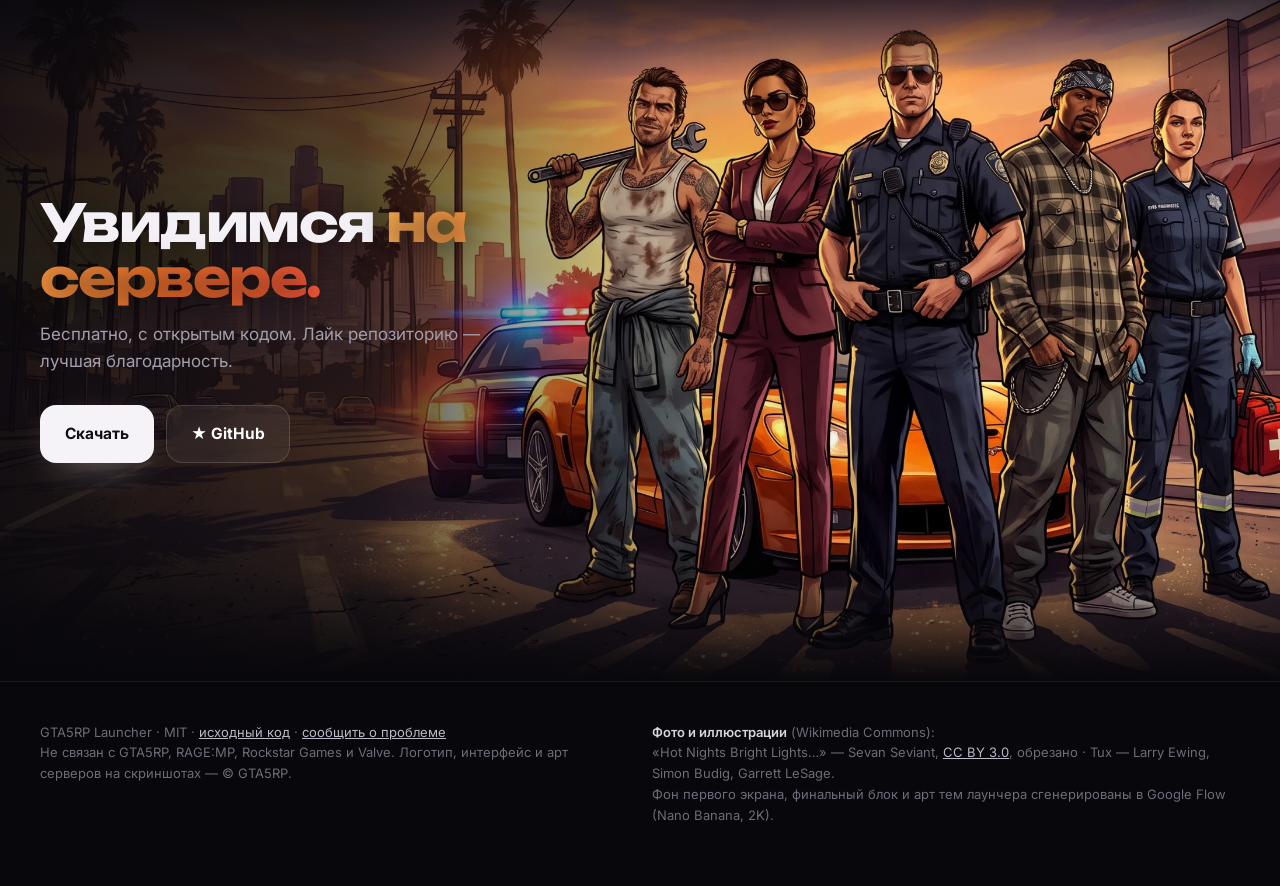
==== commit 95b147d2: "1.3.0: GTA V from Rockstar Games Launcher and Epic Games Store, supported versions on the site - Det" ====
--- a/docs/index.html
+++ b/docs/index.html
@@ -4,9 +4,9 @@
 <meta charset="utf-8">
 <meta name="viewport" content="width=device-width, initial-scale=1">
 <title>GTA5RP на Linux — открытый лаунчер</title>
-<meta name="description" content="Официального лаунчера GTA5RP для Linux нет. Этот открытый лаунчер находит GTA V и Proton, ставит RAGE:MP и пускает на сервер 5RP одной кнопкой.">
+<meta name="description" content="Официального лаунчера GTA5RP для Linux нет. Этот открытый лаунчер находит GTA V из Steam, Rockstar Games Launcher или Epic Games Store, ставит RAGE:MP и пускает на сервер 5RP одной кнопкой.">
 <meta property="og:title" content="GTA5RP на Linux — открытый лаунчер">
-<meta property="og:description" content="Играй на GTA5RP с Linux: оригинальный интерфейс, живой фон под сервер, шесть тем, запуск через Proton.">
+<meta property="og:description" content="Играй на GTA5RP с Linux: оригинальный интерфейс, живой фон под сервер, шесть тем, GTA V из Steam, Rockstar и Epic.">
 <meta property="og:image" content="https://alinaz18.github.io/gta5rp-launcher-linux/shots/servers.webp">
 <meta name="theme-color" content="#08070b">
 <link rel="icon" href="icon.svg" type="image/svg+xml">
@@ -194,6 +194,23 @@
 .req div { padding: 16px; border-radius: 16px; border: 1px solid var(--line); font-size: 14px; color: #cbc6d2; background: rgba(255,255,255,.02); }
 .req b { display: block; color: #fff; margin-bottom: 2px; }
 
+/* ---------------------------------------------------------------- версии GTA V */
+.vers { display: grid; grid-template-columns: repeat(4, 1fr); gap: 14px; margin-top: 46px; }
+@media (max-width: 1000px) { .vers { grid-template-columns: 1fr 1fr; } }
+@media (max-width: 600px) { .vers { grid-template-columns: 1fr; } }
+.ver { border-radius: var(--r); border: 1px solid var(--line); background: var(--card); padding: 24px; display: flex; flex-direction: column; gap: 10px; }
+.ver h3 { font-family: Unbounded, Inter, sans-serif; font-size: 18px; margin: 0; font-weight: 700; }
+.ver p { margin: 0; color: #c2bdca; font-size: 14.5px; }
+.ver ul { margin: 0; padding: 0; list-style: none; display: grid; gap: 6px; font-size: 14px; color: #cbc6d2; }
+.ver li { position: relative; padding-left: 20px; }
+.ver li::before { content: "•"; position: absolute; left: 4px; color: var(--or2); }
+.badge { align-self: flex-start; font-size: 12px; font-weight: 800; letter-spacing: .06em; padding: 5px 10px; border-radius: 999px; border: 1px solid; }
+.badge.ok { color: #3ddc84; border-color: rgba(61,220,132,.35); background: rgba(61,220,132,.08); }
+.badge.exp { color: var(--or2); border-color: rgba(255,176,84,.4); background: rgba(255,176,84,.08); }
+.badge.no { color: #ff6b6b; border-color: rgba(255,107,107,.35); background: rgba(255,107,107,.08); }
+.ver.off { opacity: .8; }
+.vnote { margin-top: 16px; color: var(--muted); font-size: 14px; text-align: center; }
+
 /* ---------------------------------------------------------------- faq / footer */
 .faq { max-width: 860px; margin: 46px auto 0; }
 details { border-bottom: 1px solid var(--line); }
@@ -231,7 +248,7 @@
 <nav class="nav" id="nav"><div class="wrap">
   <a class="brand" href="#top"><img src="img/5rp-logo.svg" alt="GTA5RP"><em>LAUNCHER</em></a>
   <div class="links">
-    <a class="hm" href="#look">Как выглядит</a><a class="hm" href="#features">Возможности</a>
+    <a class="hm" href="#look">Как выглядит</a><a class="hm" href="#features">Возможности</a><a class="hm" href="#versions">Версии GTA V</a>
     <a class="hm" href="#themes">Темы</a><a class="hm" href="#install">Установка</a>
     <a class="gh" href="https://github.com/alinaz18/gta5rp-launcher-linux">GitHub</a>
   </div>
@@ -242,9 +259,9 @@
   <div class="hero-shade"></div>
   <div class="wrap">
     <div>
-      <span class="eyebrow rv"><b id="vtag">v1.2</b> Неофициальный · открытый код</span>
+      <span class="eyebrow rv"><b id="vtag">v1.3</b> Неофициальный · открытый код</span>
       <h1 class="rv">GTA5RP<span class="grad">на Linux.</span></h1>
-      <p class="lead rv">Официального лаунчера GTA5RP для Linux нет. Этот — открытый: сам находит GTA V и Proton, ставит RAGE:MP и пускает на сервер одной кнопкой. Интерфейс — оригинальный, из установщика 5RP.</p>
+      <p class="lead rv">Официального лаунчера GTA5RP для Linux нет. Этот — открытый: сам находит GTA V из Steam, Rockstar Games Launcher или Epic Games Store, ставит RAGE:MP и пускает на сервер одной кнопкой. Интерфейс — оригинальный, из установщика 5RP.</p>
       <div class="cta rv">
         <a class="btn orange" href="#install">
           <svg viewBox="0 0 24 24" fill="none" stroke="currentColor" stroke-width="2.2" stroke-linecap="round" stroke-linejoin="round"><path d="M12 3v12m0 0-5-5m5 5 5-5M4 21h16"/></svg>
@@ -254,7 +271,7 @@
           <span>Как это работает<small>и почему это безопасно</small></span></a>
       </div>
       <div class="facts rv">
-        <div><b>6</b>тем с анимацией</div><div><b>Proton</b>через ваш Steam</div><div><b>1 клик</b>до сервера</div><div><b>MIT</b>открытый код</div>
+        <div><b>6</b>тем с анимацией</div><div><b>3 магазина</b>Steam · Rockstar · Epic</div><div><b>1 клик</b>до сервера</div><div><b>MIT</b>открытый код</div>
       </div>
     </div>
     <div class="hero-art rv"><img src="img/tux-5rp.svg" alt="Tux с карточкой GTA5RP" width="600" height="580"></div>
@@ -293,12 +310,12 @@
       <div class="tile t-c rv">
         <div class="ic"><svg viewBox="0 0 24 24" fill="none" stroke="currentColor" stroke-width="2" stroke-linecap="round"><path d="M5 3l14 9-14 9V3z"/></svg></div>
         <h3>Играть в один клик</h3>
-        <p>RAGE:MP, токен и запуск через Proton из Steam — лаунчер делает это сам.</p>
+        <p>RAGE:MP, токен и запуск через Proton или Wine — лаунчер делает это сам.</p>
       </div>
       <div class="tile t-d rv">
         <div class="ic"><svg viewBox="0 0 24 24" fill="none" stroke="currentColor" stroke-width="2" stroke-linecap="round"><path d="M12 2 4 5v6c0 5 3.4 9.5 8 11 4.6-1.5 8-6 8-11V5l-8-3z"/><path d="m9 12 2 2 4-4"/></svg></div>
         <h3>Проверка системы</h3>
-        <p>Steam, Proton, Runtime, EasyAntiCheat и RAGE:MP — с подсказками, если чего-то нет.</p>
+        <p>Игра, префикс, Proton или Wine, лаунчер магазина, EasyAntiCheat и RAGE:MP — с подсказками, если чего-то нет.</p>
       </div>
       <div class="tile t-e rv">
         <div class="ic"><svg viewBox="0 0 24 24" fill="none" stroke="currentColor" stroke-width="2" stroke-linecap="round"><circle cx="12" cy="12" r="3"/><path d="M2 12s3.5-7 10-7 10 7 10 7-3.5 7-10 7S2 12 2 12z"/></svg></div>
@@ -308,7 +325,7 @@
       <div class="tile t-f rv">
         <div class="ic"><svg viewBox="0 0 24 24" fill="none" stroke="currentColor" stroke-width="2" stroke-linecap="round"><path d="M4 21v-7M4 10V3M12 21v-9M12 8V3M20 21v-5M20 12V3M1 14h6M9 8h6M17 16h6"/></svg></div>
         <h3>Linux-настройки</h3>
-        <p>Proton, папка игры, логи, сворачивание после запуска и вид лаунчера.</p>
+        <p>Версия игры, Proton или Wine, папка игры и префикс, логи и вид лаунчера.</p>
         <div class="shot2" aria-hidden="true"></div>
       </div>
       <div class="tile t-g rv">
@@ -323,6 +340,31 @@
   </div>
 </section>
 
+<section id="versions">
+  <div class="wrap center">
+    <span class="kicker rv">Версии GTA V</span>
+    <h2 class="rv">Из какого магазина ваша игра?</h2>
+    <p class="sub rv">Лаунчер сам понимает, откуда GTA V, и запускает её нужным способом. Выбрать вручную можно в «Linux-настройках».</p>
+  </div>
+  <div class="wrap">
+    <div class="vers">
+      <div class="ver rv"><span class="badge ok">✓ Поддерживается</span><h3>Steam</h3>
+        <p>GTA V Legacy в Steam с включённым Proton.</p>
+        <ul><li>префикс Steam (compatdata)</li><li>Proton и Steam Linux Runtime из Steam</li><li>Steam запущен во время игры</li></ul></div>
+      <div class="ver rv"><span class="badge ok">✓ Поддерживается</span><h3>Rockstar Games Launcher</h3>
+        <p>GTA V Legacy, купленная в Rockstar Store.</p>
+        <ul><li>найдёт в Heroic, Lutris, Bottles или Wine-префиксе</li><li>Proton (GE-Proton) или Wine вашего префикса</li><li>нет Rockstar Launcher в префиксе — поставит кнопкой</li></ul></div>
+      <div class="ver rv"><span class="badge exp">β Экспериментально</span><h3>Epic Games Store</h3>
+        <p>GTA V Legacy из Epic, обычно установленная через Heroic.</p>
+        <ul><li>префикс и Proton берёт из Heroic</li><li>нужен настоящий Epic Games Launcher в префиксе — поставит кнопкой</li><li>один раз войти в Epic и привязать игру</li></ul></div>
+      <div class="ver off rv"><span class="badge no">✕ Не поддерживается</span><h3>GTA V Enhanced</h3>
+        <p>Новая версия из любого магазина. RAGE:MP, а значит и 5RP, работает только с Legacy.</p>
+        <ul><li>поставьте рядом бесплатную Legacy-версию</li><li>лаунчер сам выберет Legacy, если есть обе</li></ul></div>
+    </div>
+    <p class="vnote rv">На Windows поддерживаются все магазины: RAGE:MP запускает GTA V сам, как в официальном лаунчере.</p>
+  </div>
+</section>
+
 <section id="themes">
   <div class="wrap">
     <span class="kicker rv">Темы</span>
@@ -343,7 +385,7 @@
     <div class="steps">
       <div class="step rv"><div class="n">01</div><h3>Берёт интерфейс</h3><p>Из официального <code>launcher_setup.exe</code> — найдёт его в «Загрузках» или скачает с files.gta5rp.com.</p></div>
       <div class="step rv"><div class="n">02</div><h3>Заменяет ядро</h3><p>Закрытое Windows-ядро заменено открытым Python-кодом, который отвечает интерфейсу так же, как оригинал.</p></div>
-      <div class="step rv"><div class="n">03</div><h3>Запускает игру</h3><p>RAGE:MP получает адрес сервера и токен (<code>launch2.*</code>) и стартует через Proton из Steam.</p></div>
+      <div class="step rv"><div class="n">03</div><h3>Запускает игру</h3><p>RAGE:MP получает адрес сервера и токен (<code>launch2.*</code>) и стартует через Proton — в префиксе Steam, Heroic, Lutris, Bottles или вашем Wine.</p></div>
     </div>
   </div>
 </div>
@@ -379,9 +421,9 @@
       </div>
     </div>
     <div class="req rv">
-      <div><b>GTA V в Steam</b>на Linux — с Proton, запустить один раз</div>
+      <div><b>GTA V Legacy</b>из Steam, Rockstar Games Launcher или Epic Games Store</div>
       <div><b>EAC Runtime</b>лаунчер предложит поставить</div>
-      <div><b>Steam запущен</b>во время игры</div>
+      <div><b>Proton или Wine</b>из Steam, Heroic, Lutris или системы</div>
       <div><b>~100 МБ</b>интерфейс 5RP при первом запуске</div>
     </div>
     <p class="winnote rv">Играете на Windows? Пользуйтесь официальным лаунчером с <a href="https://gta5rp.com">gta5rp.com</a>. Сборка этого лаунчера для Windows тоже есть — только ради тем оформления, она лежит в <a href="https://github.com/alinaz18/gta5rp-launcher-linux/releases/latest">релизах</a>.</p>
@@ -392,7 +434,9 @@
   <div class="wrap center"><span class="kicker rv">Вопросы</span><h2 class="rv">Частые вопросы</h2></div>
   <div class="wrap faq">
     <details class="rv"><summary>Это официальный лаунчер?</summary><p>Нет. Это независимый проект с открытым кодом, не связанный с GTA5RP, RAGE Multiplayer, Rockstar Games или Valve.</p></details>
-    <details class="rv"><summary>Зачем он, если есть официальный лаунчер?</summary><p>Официальный лаунчер 5RP работает только на Windows. Этот — для тех, кто играет на Linux: он делает то же самое, но через Proton из Steam. На Windows проще пользоваться официальным.</p></details>
+    <details class="rv"><summary>Зачем он, если есть официальный лаунчер?</summary><p>Официальный лаунчер 5RP работает только на Windows. Этот — для тех, кто играет на Linux: он делает то же самое, но через Proton или Wine. На Windows проще пользоваться официальным.</p></details>
+    <details class="rv"><summary>У меня GTA V не из Steam</summary><p>Подходят версии из Rockstar Games Launcher и Epic Games Store. Лаунчер сам находит их в Heroic, Lutris, Bottles и обычных Wine-префиксах; если не нашёл — укажите папку игры и префикс в «Linux-настройках». Для Epic-версии в том же префиксе нужен настоящий Epic Games Launcher: лаунчер поставит его кнопкой, а вы один раз войдёте в аккаунт.</p></details>
+    <details class="rv"><summary>Подойдёт GTA V Enhanced?</summary><p>Нет — RAGE:MP работает только с GTA V Legacy. Её можно бесплатно поставить рядом, если у вас есть Enhanced: в Steam это отдельная игра «Grand Theft Auto V Legacy», в Rockstar и Epic — отдельный вариант установки.</p></details>
     <details class="rv"><summary>Безопасно ли вводить пароль?</summary><p>Вход происходит в оригинальном окне 5RP и уходит напрямую на api.gta5rp.com — как в официальном лаунчере. Лаунчер сохраняет только токен сессии (его можно сбросить кнопкой «Выйти»). Весь код открыт на GitHub.</p></details>
     <details class="rv"><summary>RAGE:MP спрашивает про новую папку</summary><p>Это обычная проверка RAGE:MP при первом запуске — нажмите «OK». Если на Linux он спросит папку GTA V — выберите диск G:.</p></details>
     <details class="rv"><summary>Меня не забанят?</summary><p>Лаунчер делает то же, что официальный: передаёт адрес сервера и токен в RAGE:MP, античит работает как обычно. Гарантий нет — решения о блокировках принимает администрация 5RP.</p></details>
@@ -435,7 +479,7 @@
     ['servers', 'Сервера', 'Наведите на сервер — фон окна перетекает в его арт и цвета.'],
     ['home', 'Главная', 'Главная 5RP: новости, видео, «Ваш сервер» с онлайном и индикаторы системы.'],
     ['news', 'Новости', 'Новости 5RP в стеклянном оформлении.'],
-    ['settings', 'Настройки', 'Linux-настройки: Proton, папка GTA V, проверка системы, темы.'],
+    ['settings', 'Настройки', 'Linux-настройки: версия игры, Proton или Wine, папка GTA V, проверка системы, темы.'],
   ];
   function gallery(screen, cap, items, prefix, seg) {
     screen.innerHTML = items.map(([k, t], i) => `<img src="shots/${prefix}${k}.webp" alt="${t}" ${i ? 'loading="lazy"' : ''}>`).join('');
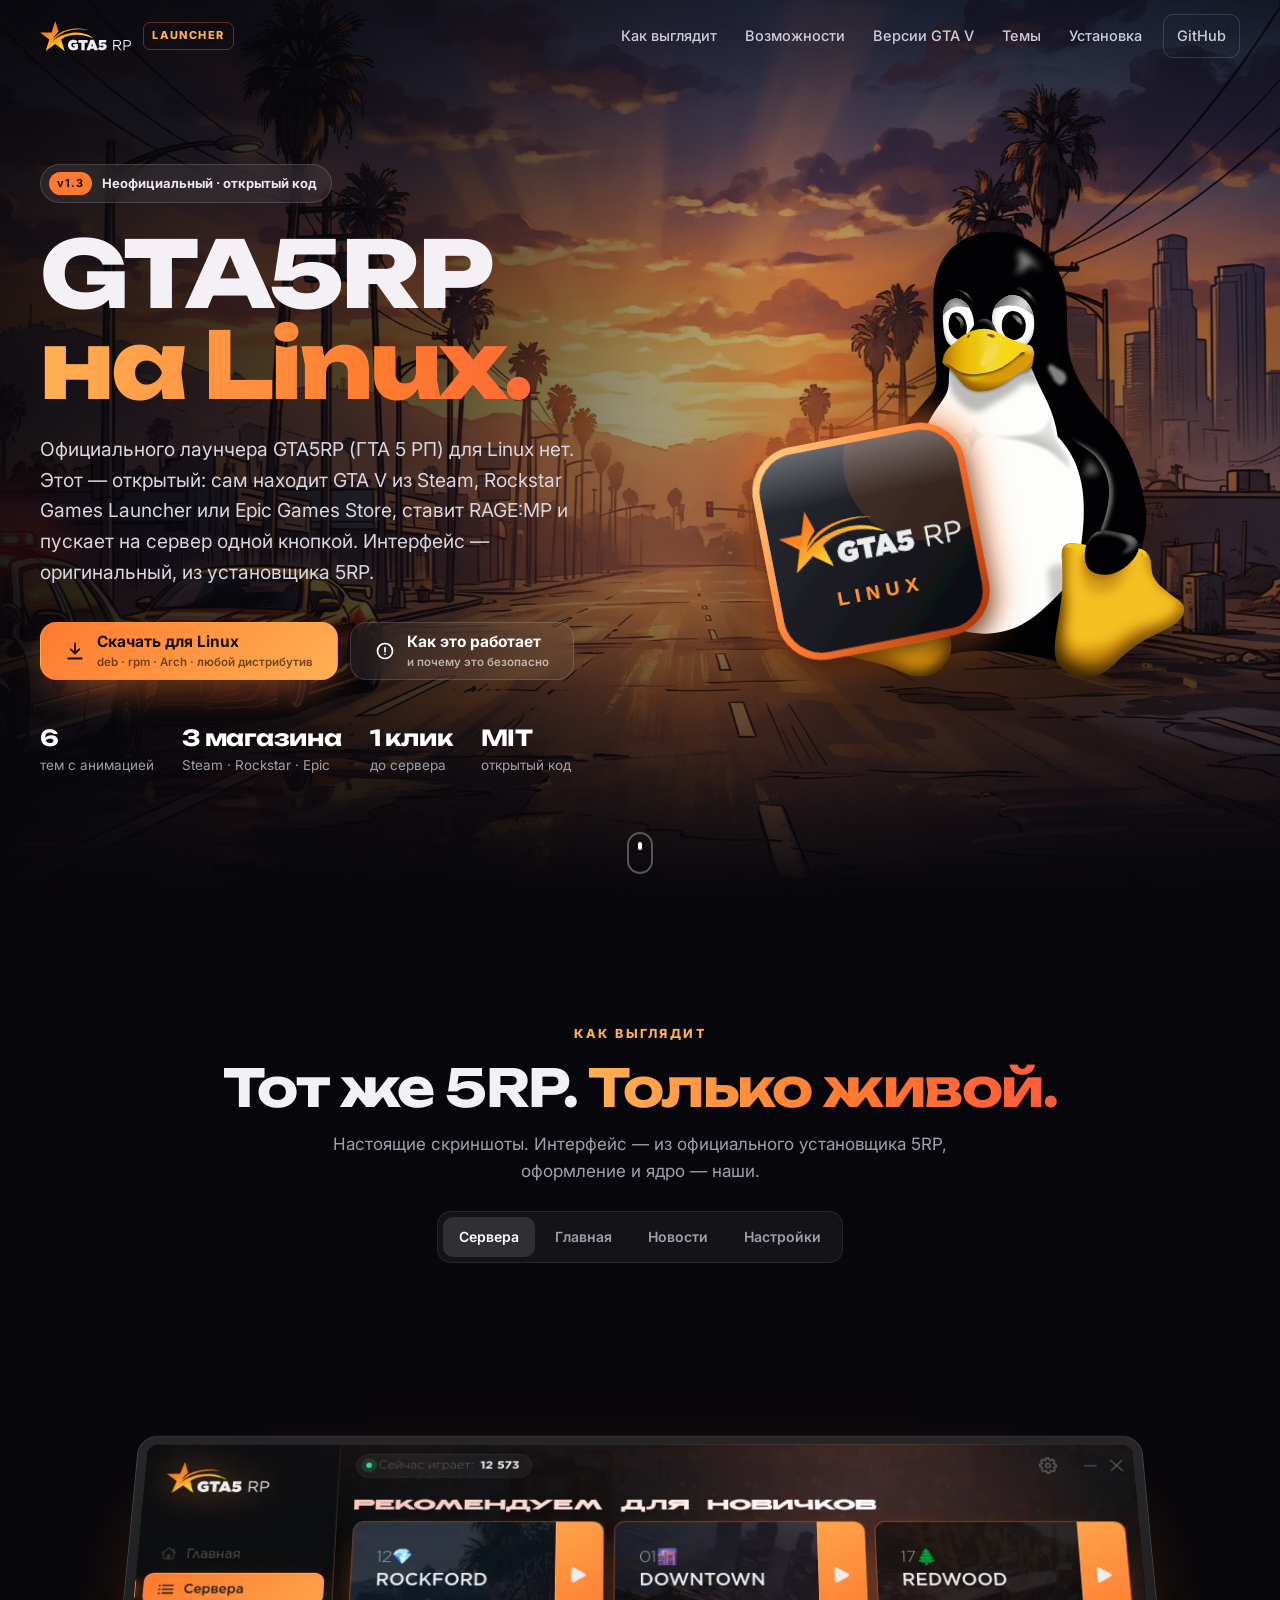
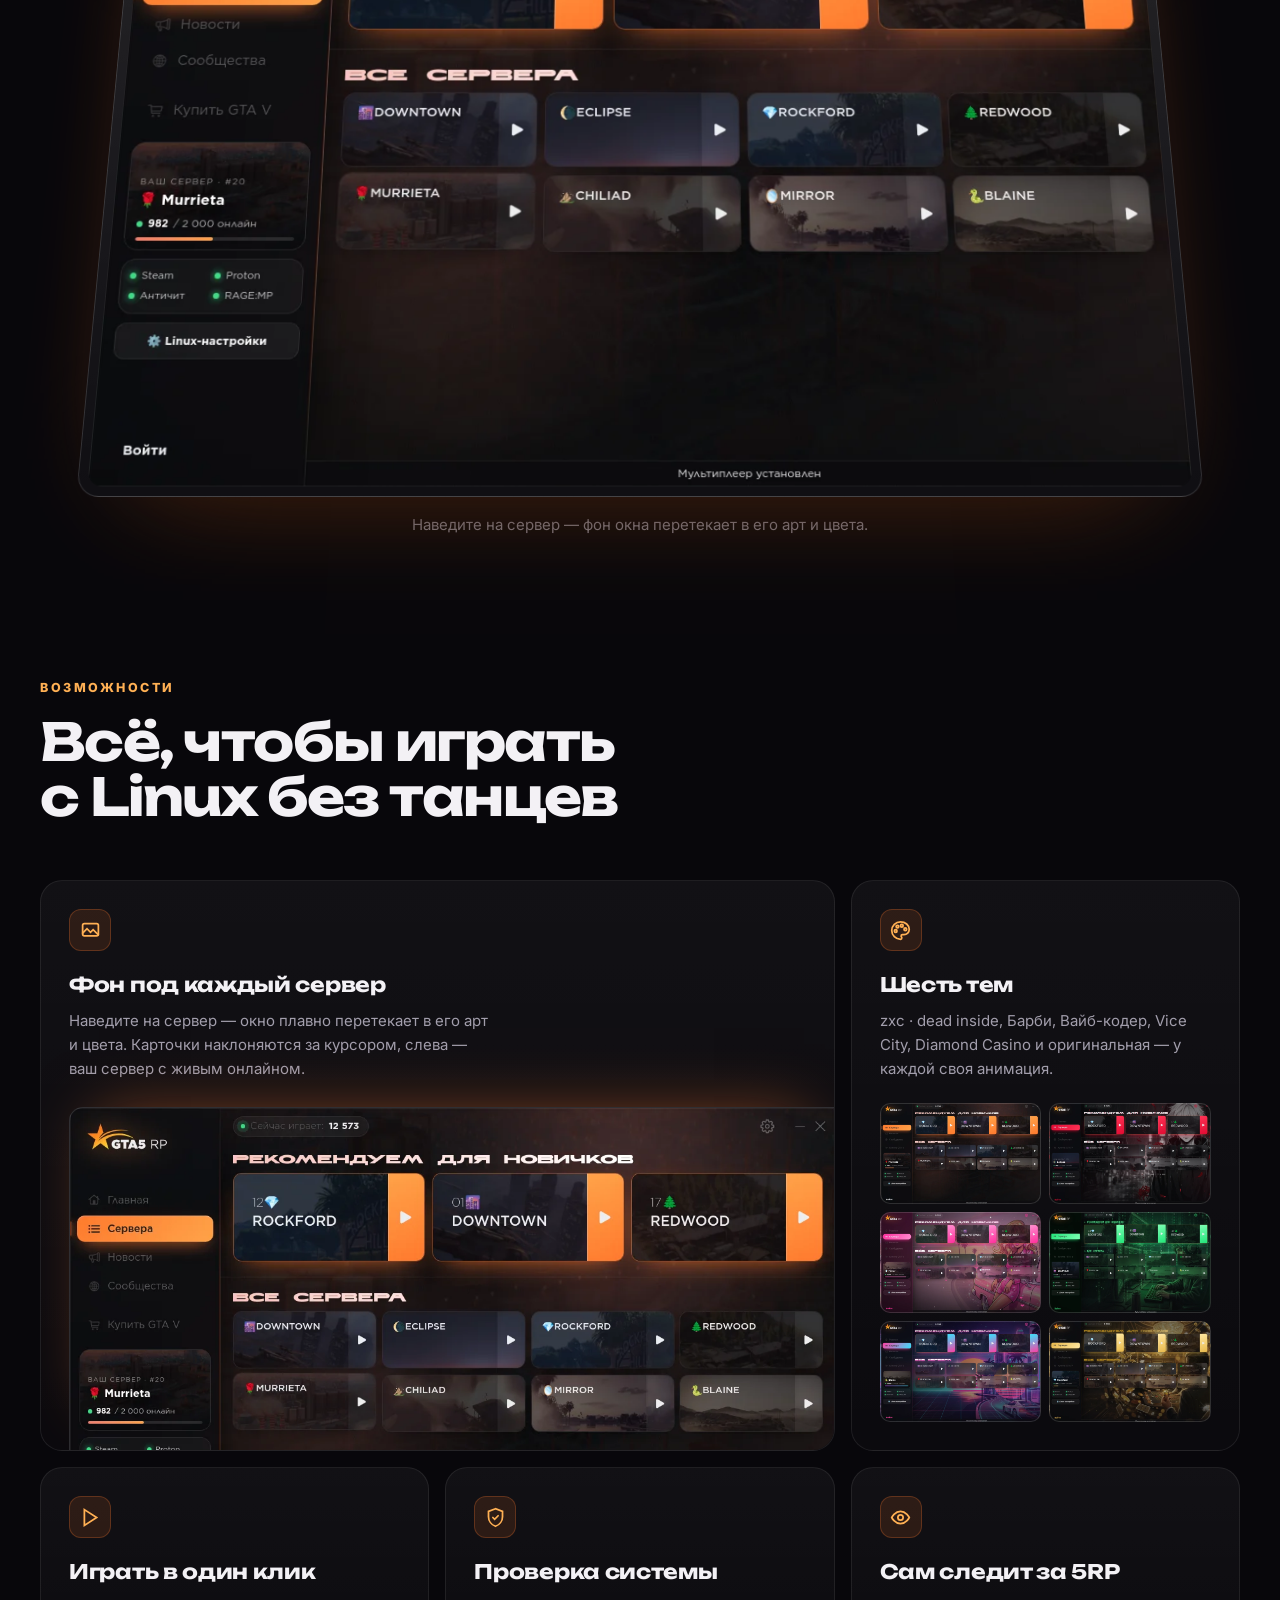
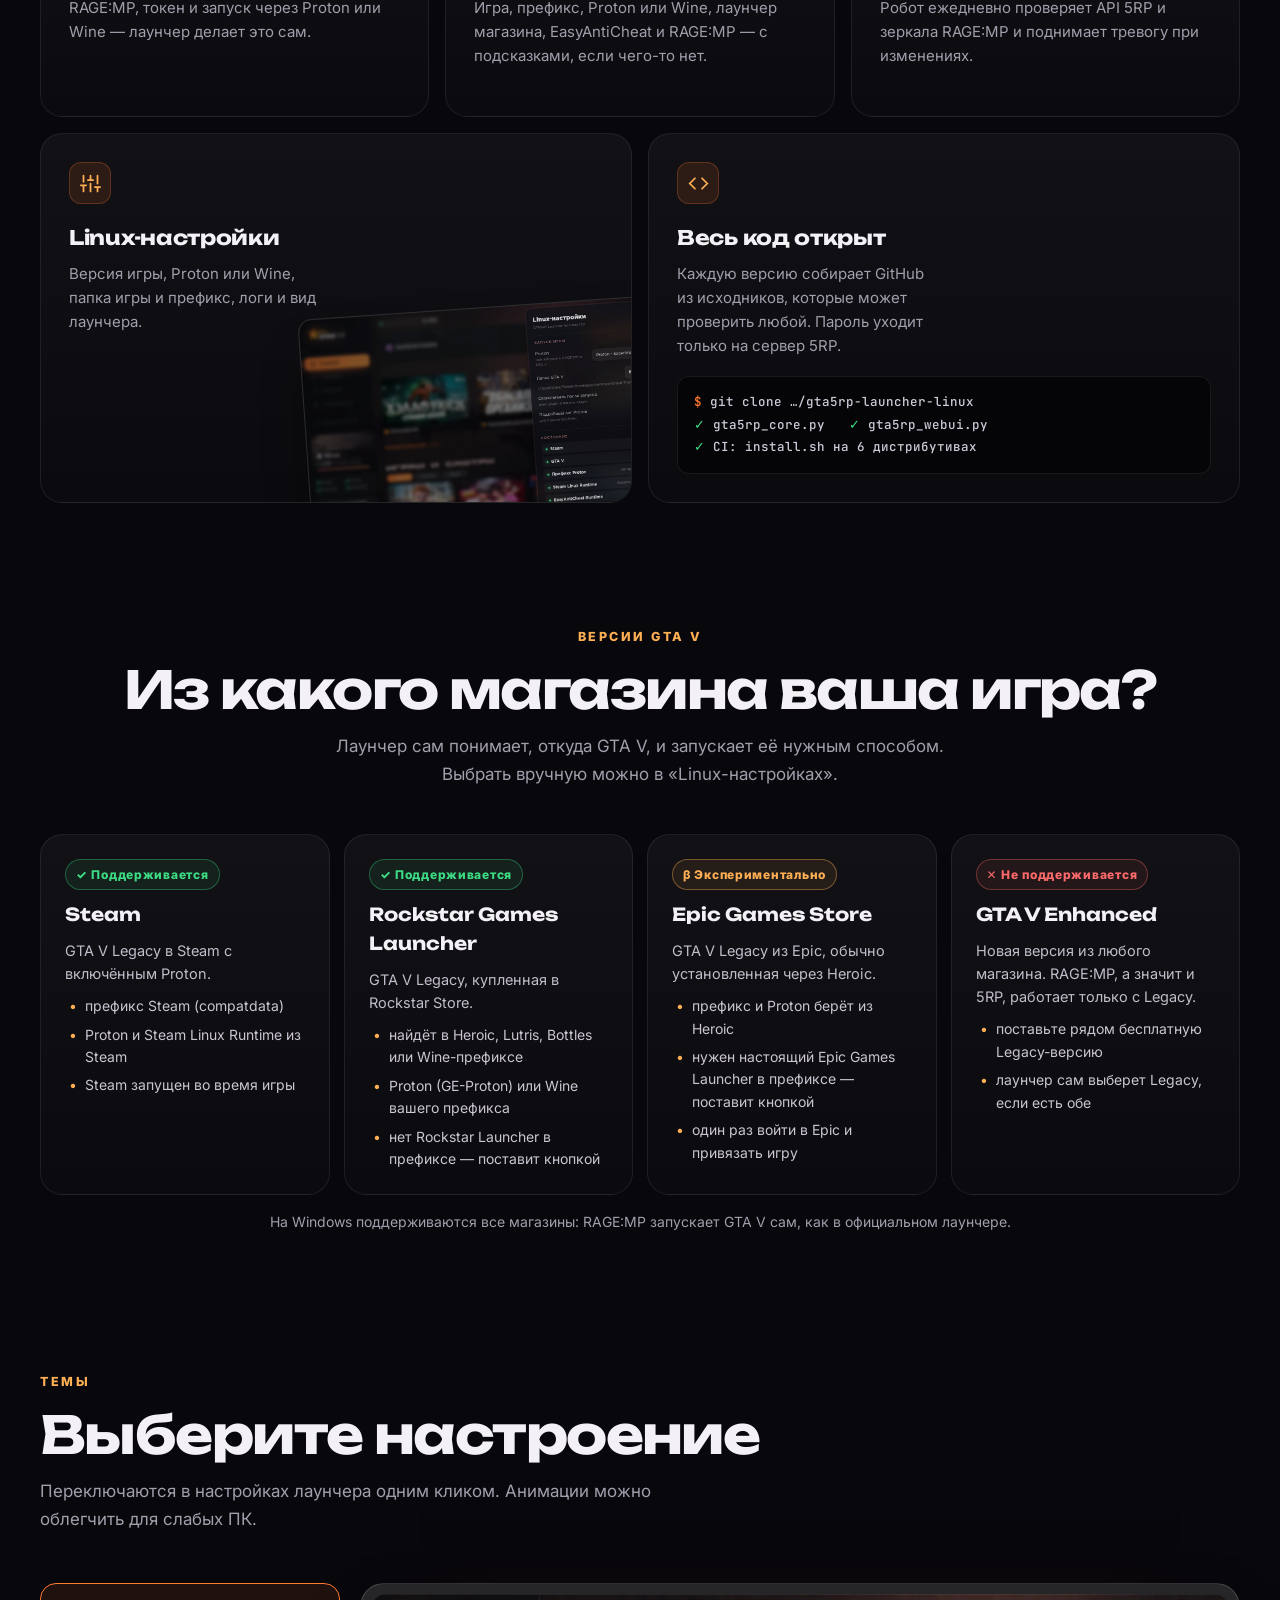
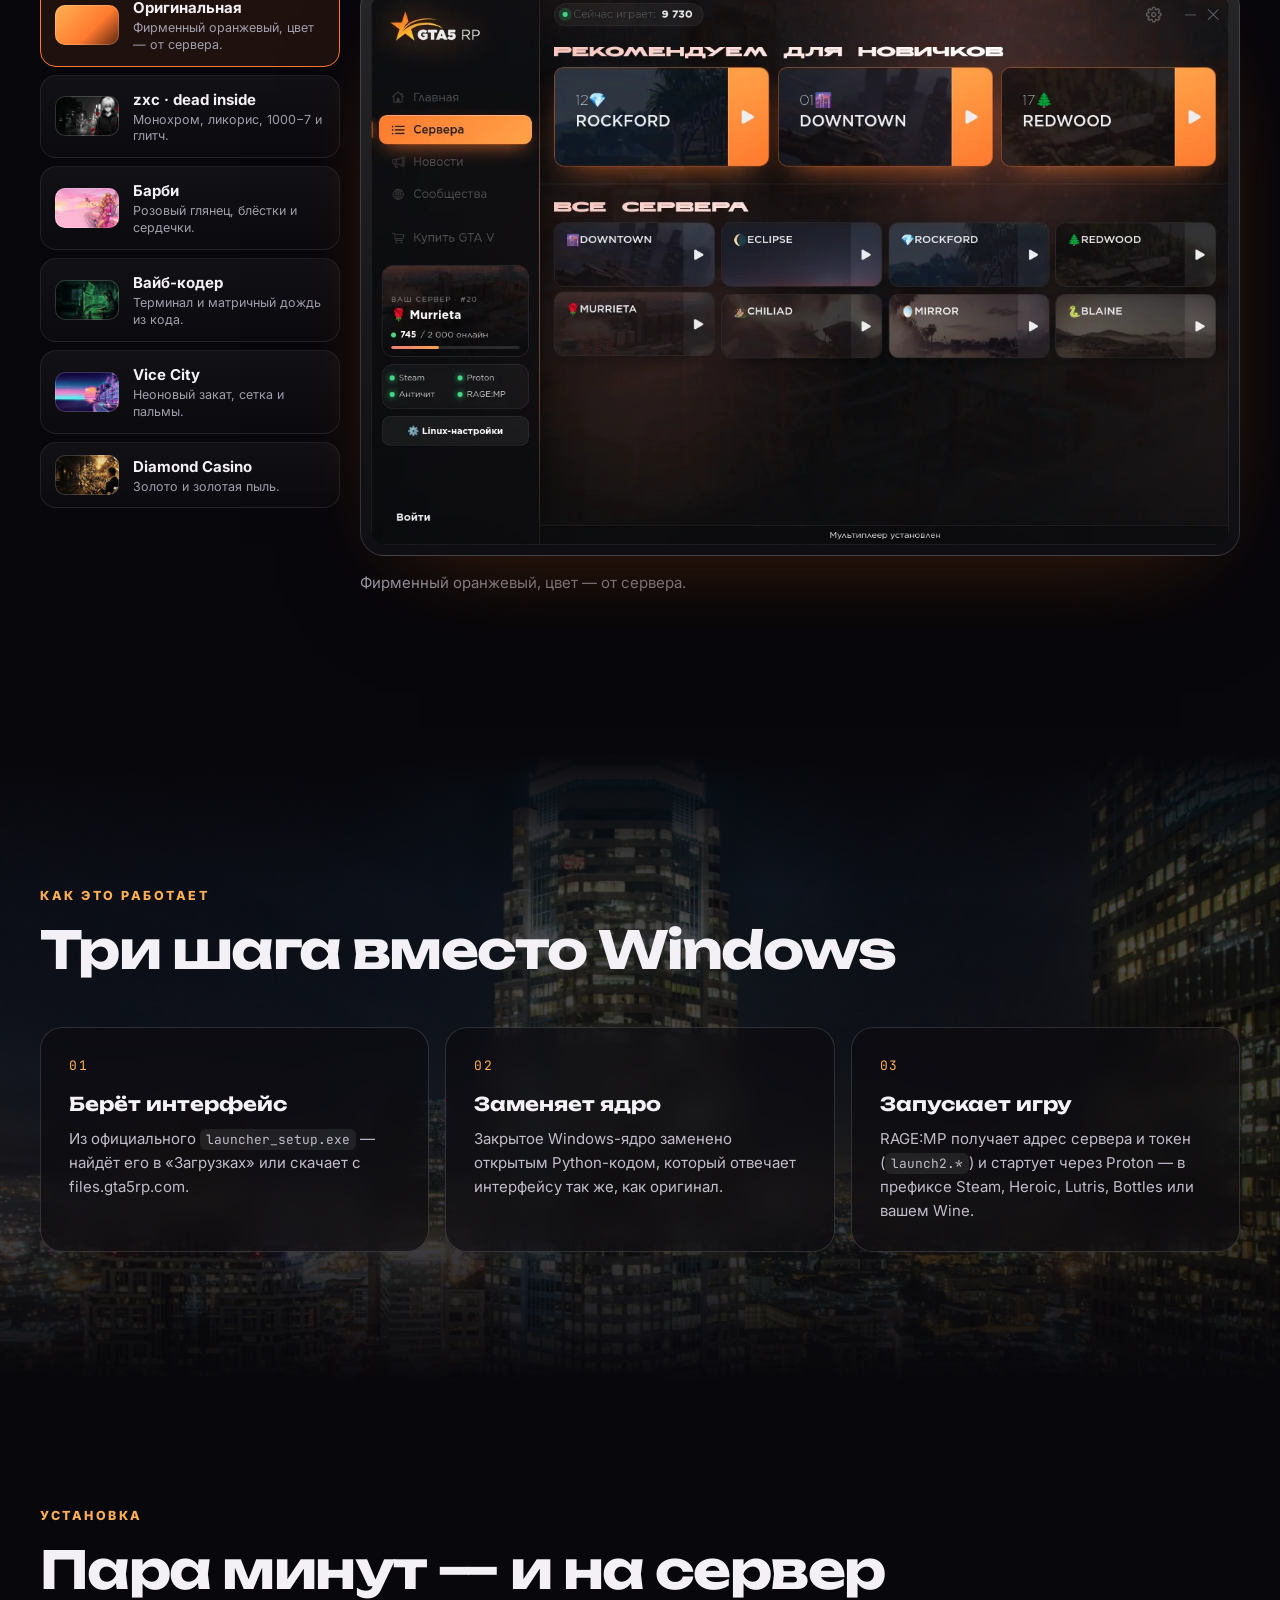
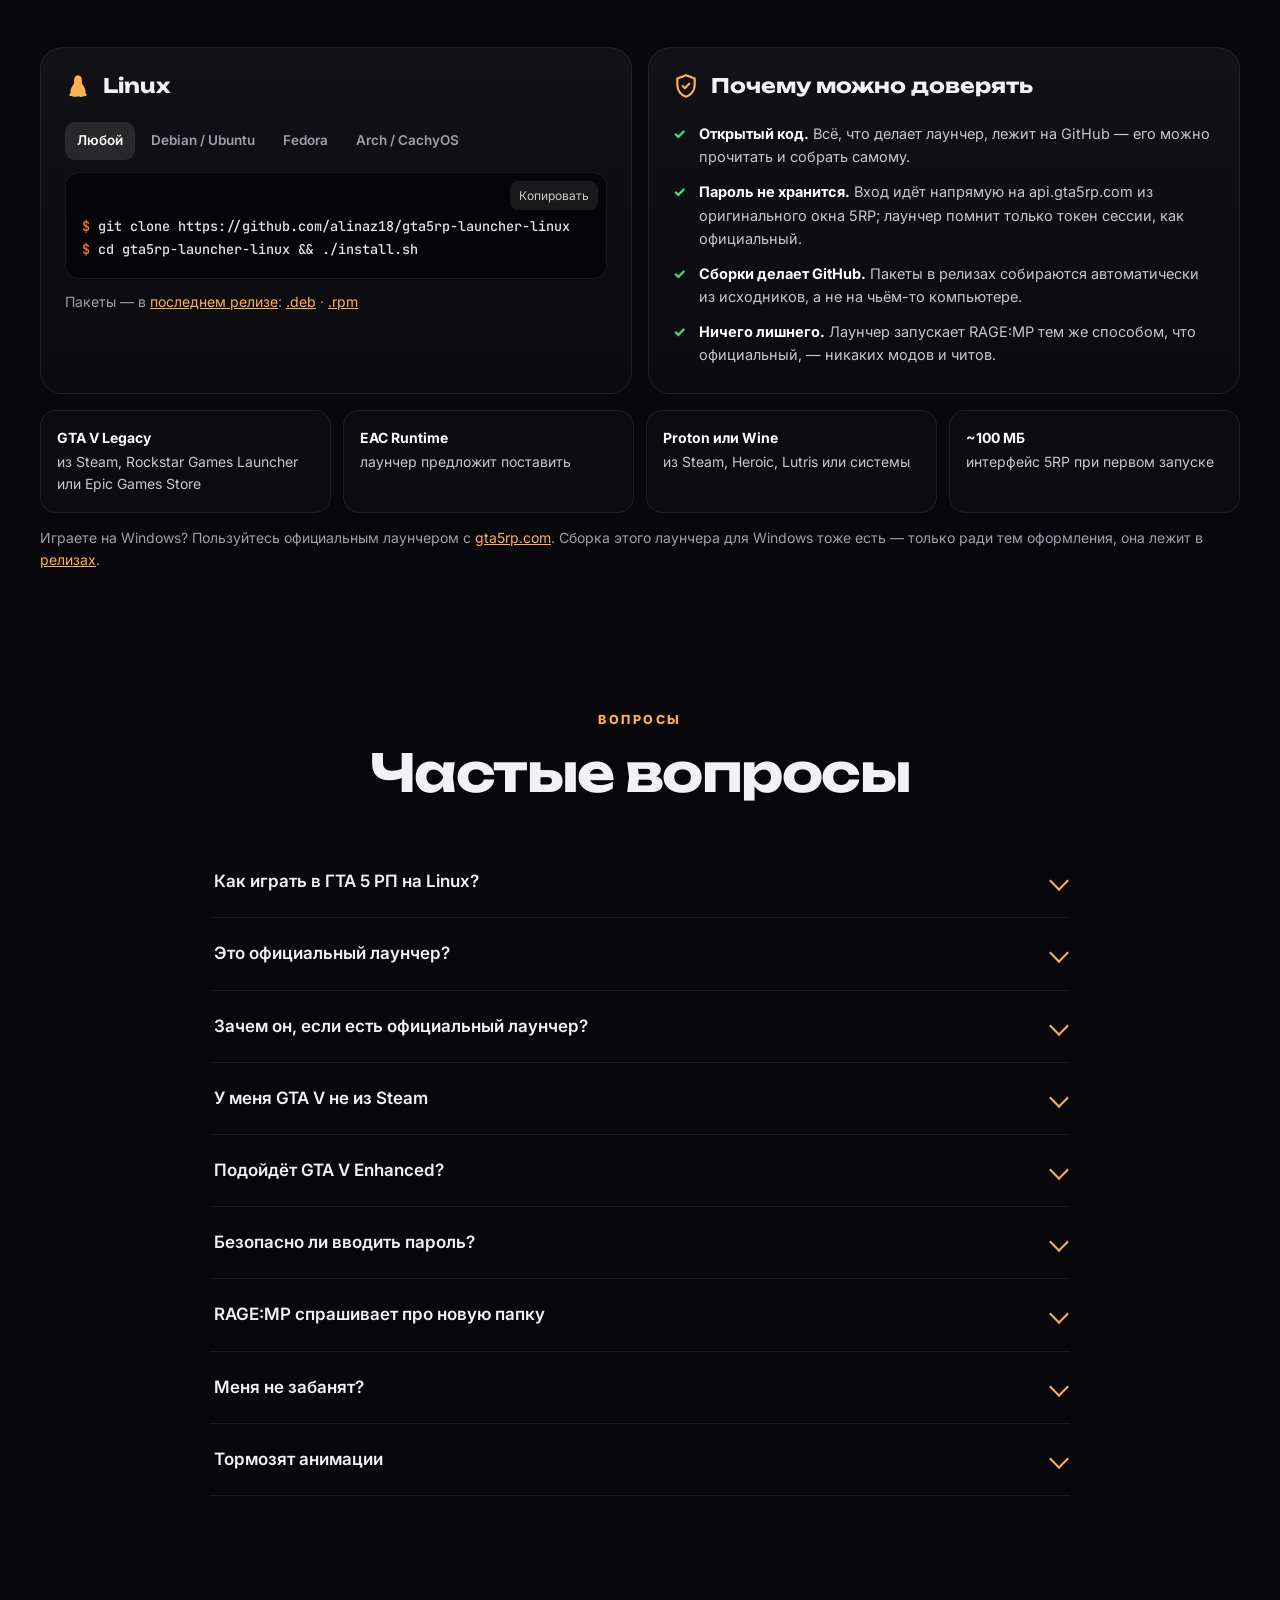
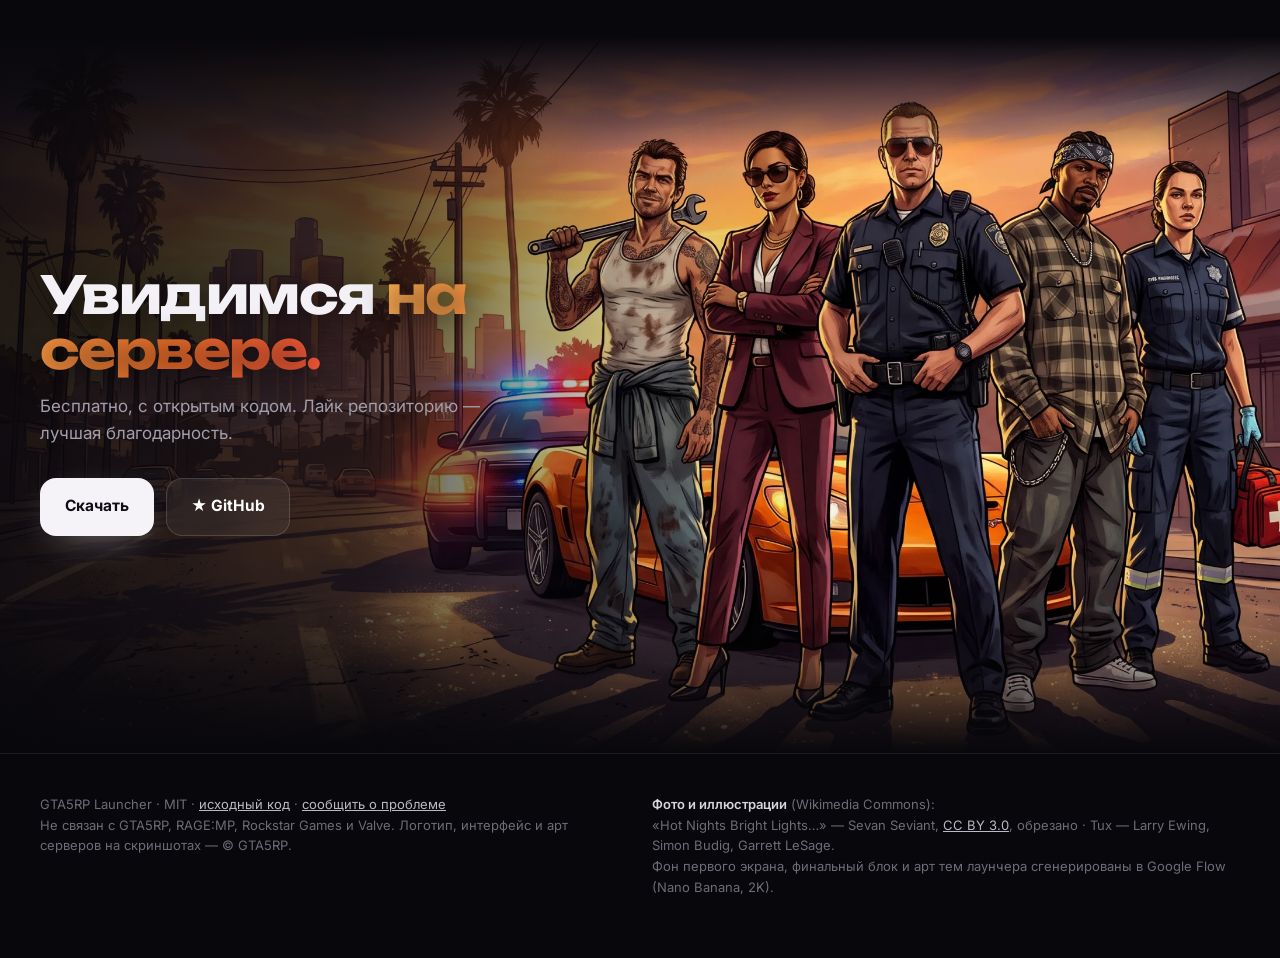
==== commit 8c9e8d5b: "Site SEO: Russian search phrases, canonical, structured data, sitemap - Title and description name "" ====
--- a/docs/index.html
+++ b/docs/index.html
@@ -3,17 +3,25 @@
 <head>
 <meta charset="utf-8">
 <meta name="viewport" content="width=device-width, initial-scale=1">
-<title>GTA5RP на Linux — открытый лаунчер</title>
-<meta name="description" content="Официального лаунчера GTA5RP для Linux нет. Этот открытый лаунчер находит GTA V из Steam, Rockstar Games Launcher или Epic Games Store, ставит RAGE:MP и пускает на сервер 5RP одной кнопкой.">
-<meta property="og:title" content="GTA5RP на Linux — открытый лаунчер">
+<title>ГТА 5 РП на Linux — лаунчер GTA5RP для Линукса (GTA 5 RP Linux)</title>
+<meta name="description" content="Как играть в ГТА 5 РП (GTA5RP) на Linux: бесплатный открытый лаунчер находит GTA V из Steam, Rockstar Games Launcher или Epic Games Store, ставит RAGE:MP и пускает на сервер 5RP одной кнопкой. Ubuntu, Mint, Fedora, Arch.">
+<link rel="canonical" href="https://alinaz18.github.io/gta5rp-launcher-linux/">
+<meta name="robots" content="index, follow, max-image-preview:large">
+<meta property="og:type" content="website">
+<meta property="og:url" content="https://alinaz18.github.io/gta5rp-launcher-linux/">
+<meta property="og:locale" content="ru_RU">
+<meta property="og:site_name" content="GTA5RP Launcher for Linux">
+<meta property="og:title" content="ГТА 5 РП на Linux — открытый лаунчер GTA5RP">
 <meta property="og:description" content="Играй на GTA5RP с Linux: оригинальный интерфейс, живой фон под сервер, шесть тем, GTA V из Steam, Rockstar и Epic.">
 <meta property="og:image" content="https://alinaz18.github.io/gta5rp-launcher-linux/shots/servers.webp">
+<meta name="twitter:card" content="summary_large_image">
 <meta name="theme-color" content="#08070b">
 <link rel="icon" href="icon.svg" type="image/svg+xml">
 <link rel="preload" as="image" href="img/hero-flow.webp">
 <link rel="preconnect" href="https://fonts.googleapis.com">
 <link rel="preconnect" href="https://fonts.gstatic.com" crossorigin>
 <link href="https://fonts.googleapis.com/css2?family=Inter:wght@400;500;600;700;800&family=Unbounded:wght@600;700;800&family=JetBrains+Mono:wght@500&display=swap" rel="stylesheet">
+<script type="application/ld+json">[{"@context": "https://schema.org", "@type": "SoftwareApplication", "name": "GTA5RP Launcher for Linux", "alternateName": ["ГТА 5 РП лаунчер для Linux", "GTA 5 RP Linux launcher"], "url": "https://alinaz18.github.io/gta5rp-launcher-linux/", "applicationCategory": "GameApplication", "operatingSystem": "Linux, Windows", "softwareVersion": "1.3.0", "license": "https://opensource.org/licenses/MIT", "inLanguage": "ru", "image": "https://alinaz18.github.io/gta5rp-launcher-linux/shots/servers.webp", "downloadUrl": "https://github.com/alinaz18/gta5rp-launcher-linux/releases/latest", "offers": {"@type": "Offer", "price": "0", "priceCurrency": "RUB"}, "description": "Открытый лаунчер GTA5RP (ГТА 5 РП) для Linux: GTA V из Steam, Rockstar или Epic, RAGE:MP и вход на сервер одной кнопкой."}, {"@context": "https://schema.org", "@type": "FAQPage", "mainEntity": [{"@type": "Question", "name": "Как играть в ГТА 5 РП на Linux?", "acceptedAnswer": {"@type": "Answer", "text": "Установите GTA V Legacy (Steam, Rockstar Games Launcher или Epic Games Store) и этот лаунчер: он сам найдёт игру и Proton, поставит RAGE:MP и подключит к серверу GTA5RP. Официального лаунчера GTA5RP для Linux нет."}}, {"@type": "Question", "name": "Какие версии GTA V подходят для GTA5RP на Linux?", "acceptedAnswer": {"@type": "Answer", "text": "GTA V Legacy из Steam и Rockstar Games Launcher; из Epic Games Store — экспериментально. GTA V Enhanced RAGE:MP не поддерживает."}}, {"@type": "Question", "name": "Это официальный лаунчер GTA5RP?", "acceptedAnswer": {"@type": "Answer", "text": "Нет. Это независимый проект с открытым кодом, не связанный с GTA5RP, RAGE Multiplayer, Rockstar Games или Valve."}}]}]</script>
 <style>
 :root {
   --bg: #08070b; --bg2: #0e0c12; --text: #f3f1f5; --muted: #a29eac; --dim: #6f6b78;
@@ -261,7 +269,7 @@
     <div>
       <span class="eyebrow rv"><b id="vtag">v1.3</b> Неофициальный · открытый код</span>
       <h1 class="rv">GTA5RP<span class="grad">на Linux.</span></h1>
-      <p class="lead rv">Официального лаунчера GTA5RP для Linux нет. Этот — открытый: сам находит GTA V из Steam, Rockstar Games Launcher или Epic Games Store, ставит RAGE:MP и пускает на сервер одной кнопкой. Интерфейс — оригинальный, из установщика 5RP.</p>
+      <p class="lead rv">Официального лаунчера GTA5RP (ГТА 5 РП) для Linux нет. Этот — открытый: сам находит GTA V из Steam, Rockstar Games Launcher или Epic Games Store, ставит RAGE:MP и пускает на сервер одной кнопкой. Интерфейс — оригинальный, из установщика 5RP.</p>
       <div class="cta rv">
         <a class="btn orange" href="#install">
           <svg viewBox="0 0 24 24" fill="none" stroke="currentColor" stroke-width="2.2" stroke-linecap="round" stroke-linejoin="round"><path d="M12 3v12m0 0-5-5m5 5 5-5M4 21h16"/></svg>
@@ -433,6 +441,7 @@
 <section id="faq">
   <div class="wrap center"><span class="kicker rv">Вопросы</span><h2 class="rv">Частые вопросы</h2></div>
   <div class="wrap faq">
+    <details class="rv"><summary>Как играть в ГТА 5 РП на Linux?</summary><p>Установите GTA V Legacy (Steam, Rockstar Games Launcher или Epic Games Store) и этот лаунчер: он сам найдёт игру и Proton, поставит RAGE:MP и подключит к серверу GTA5RP. Официального лаунчера GTA5RP для Linux нет. Подходят Ubuntu, Linux Mint, Debian, Fedora, Arch и другие дистрибутивы.</p></details>
     <details class="rv"><summary>Это официальный лаунчер?</summary><p>Нет. Это независимый проект с открытым кодом, не связанный с GTA5RP, RAGE Multiplayer, Rockstar Games или Valve.</p></details>
     <details class="rv"><summary>Зачем он, если есть официальный лаунчер?</summary><p>Официальный лаунчер 5RP работает только на Windows. Этот — для тех, кто играет на Linux: он делает то же самое, но через Proton или Wine. На Windows проще пользоваться официальным.</p></details>
     <details class="rv"><summary>У меня GTA V не из Steam</summary><p>Подходят версии из Rockstar Games Launcher и Epic Games Store. Лаунчер сам находит их в Heroic, Lutris, Bottles и обычных Wine-префиксах; если не нашёл — укажите папку игры и префикс в «Linux-настройках». Для Epic-версии в том же префиксе нужен настоящий Epic Games Launcher: лаунчер поставит его кнопкой, а вы один раз войдёте в аккаунт.</p></details>
